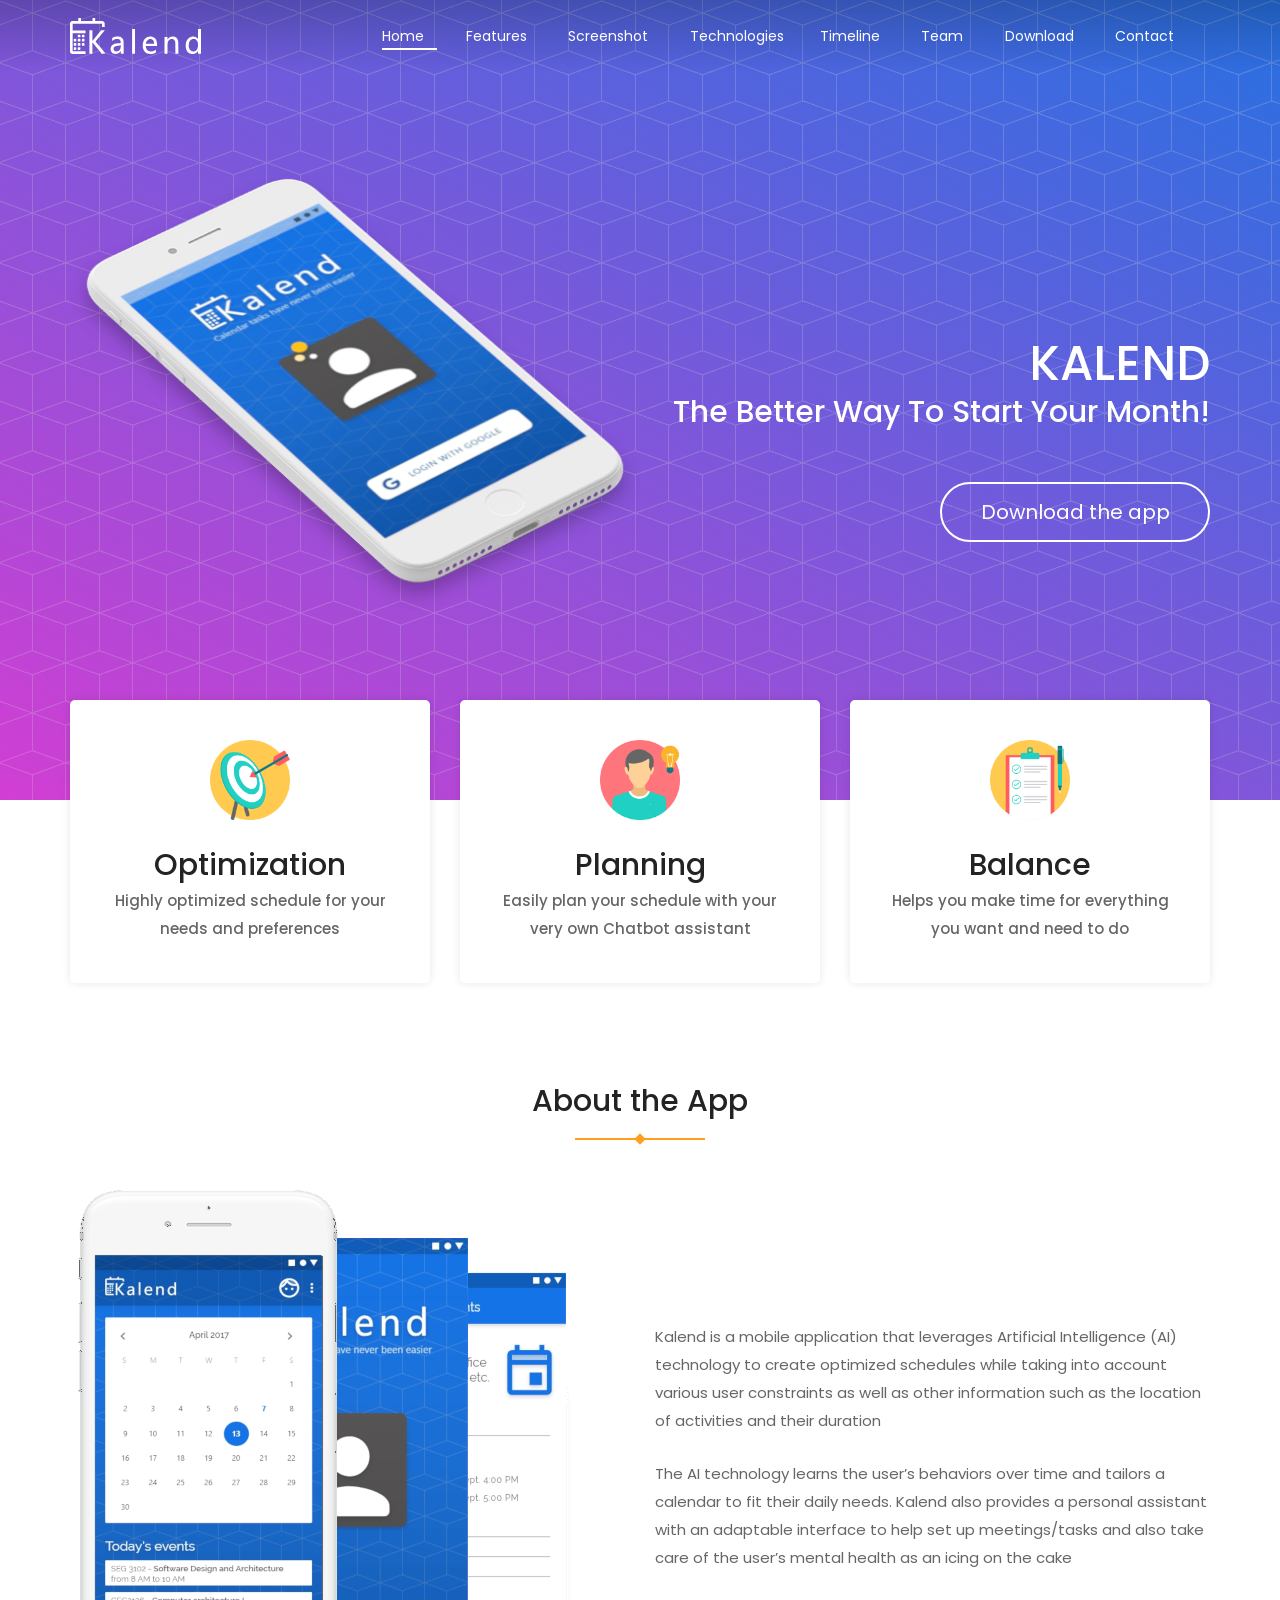
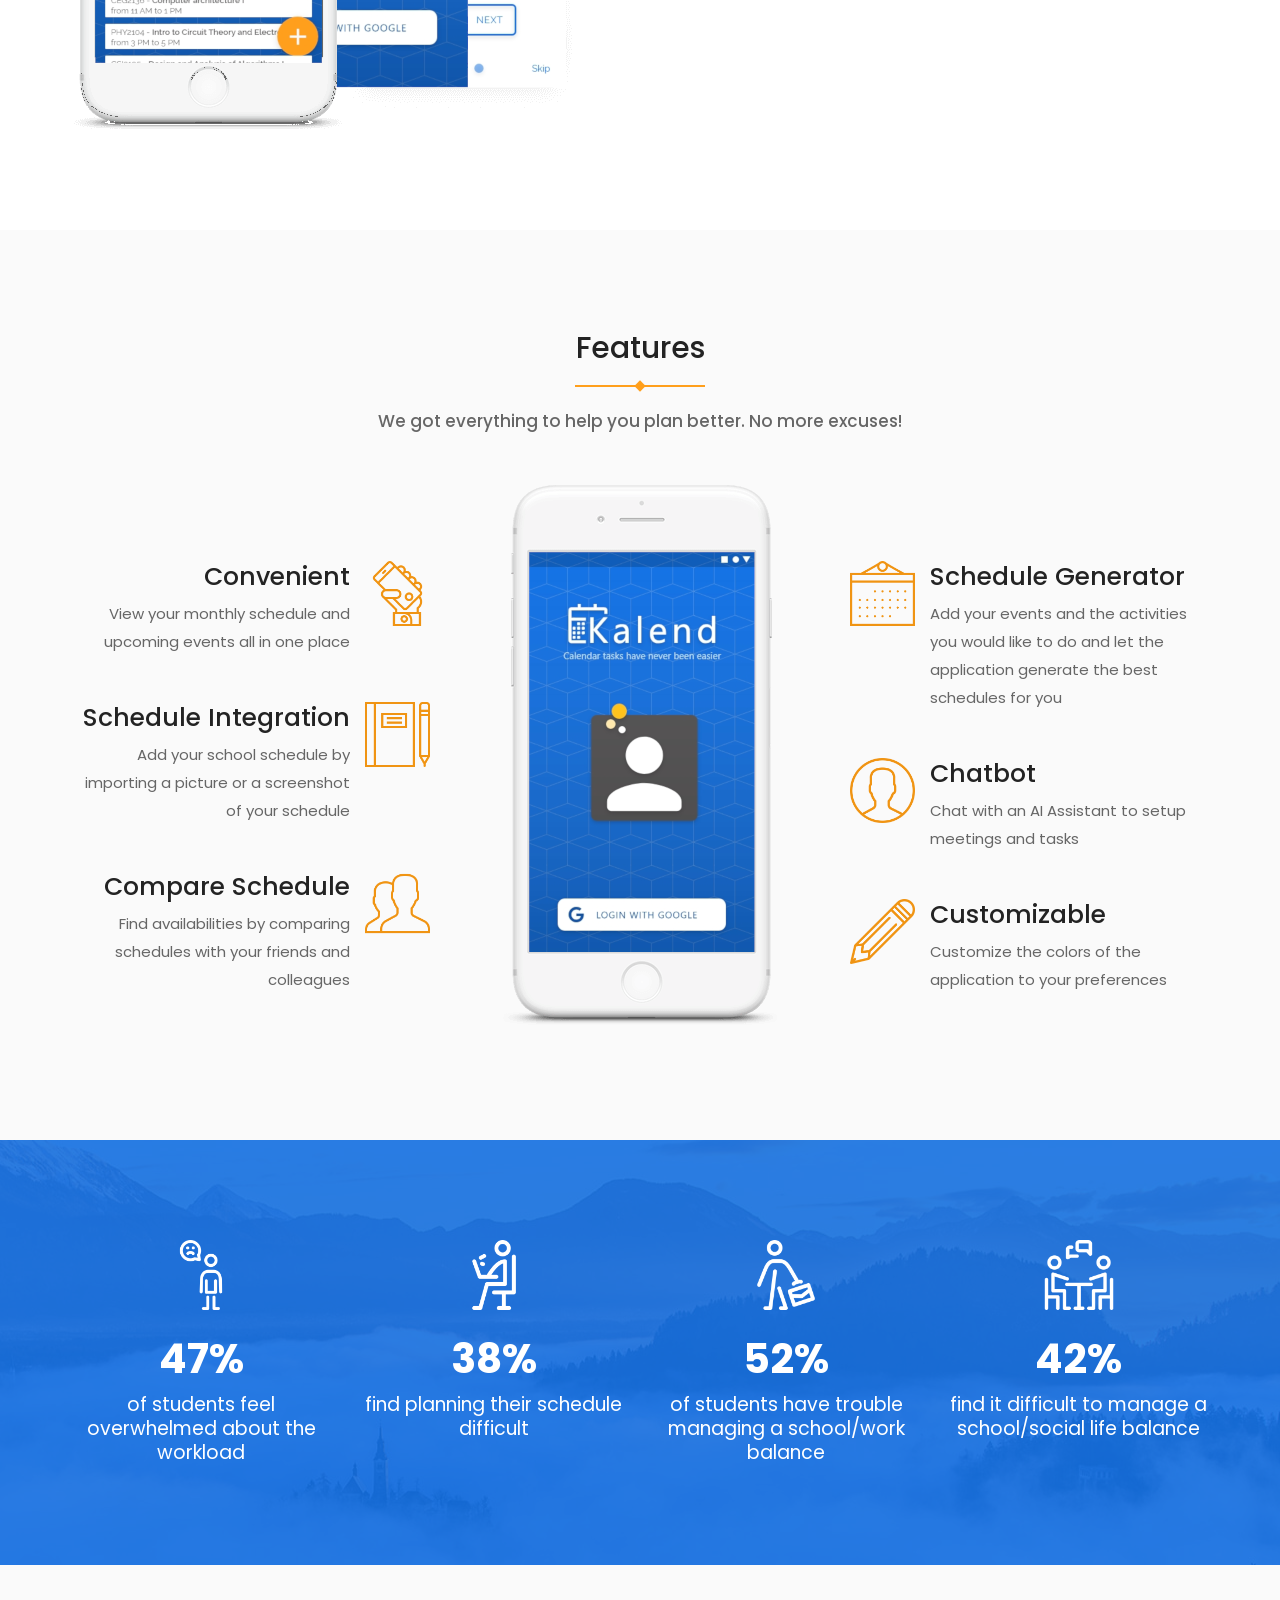
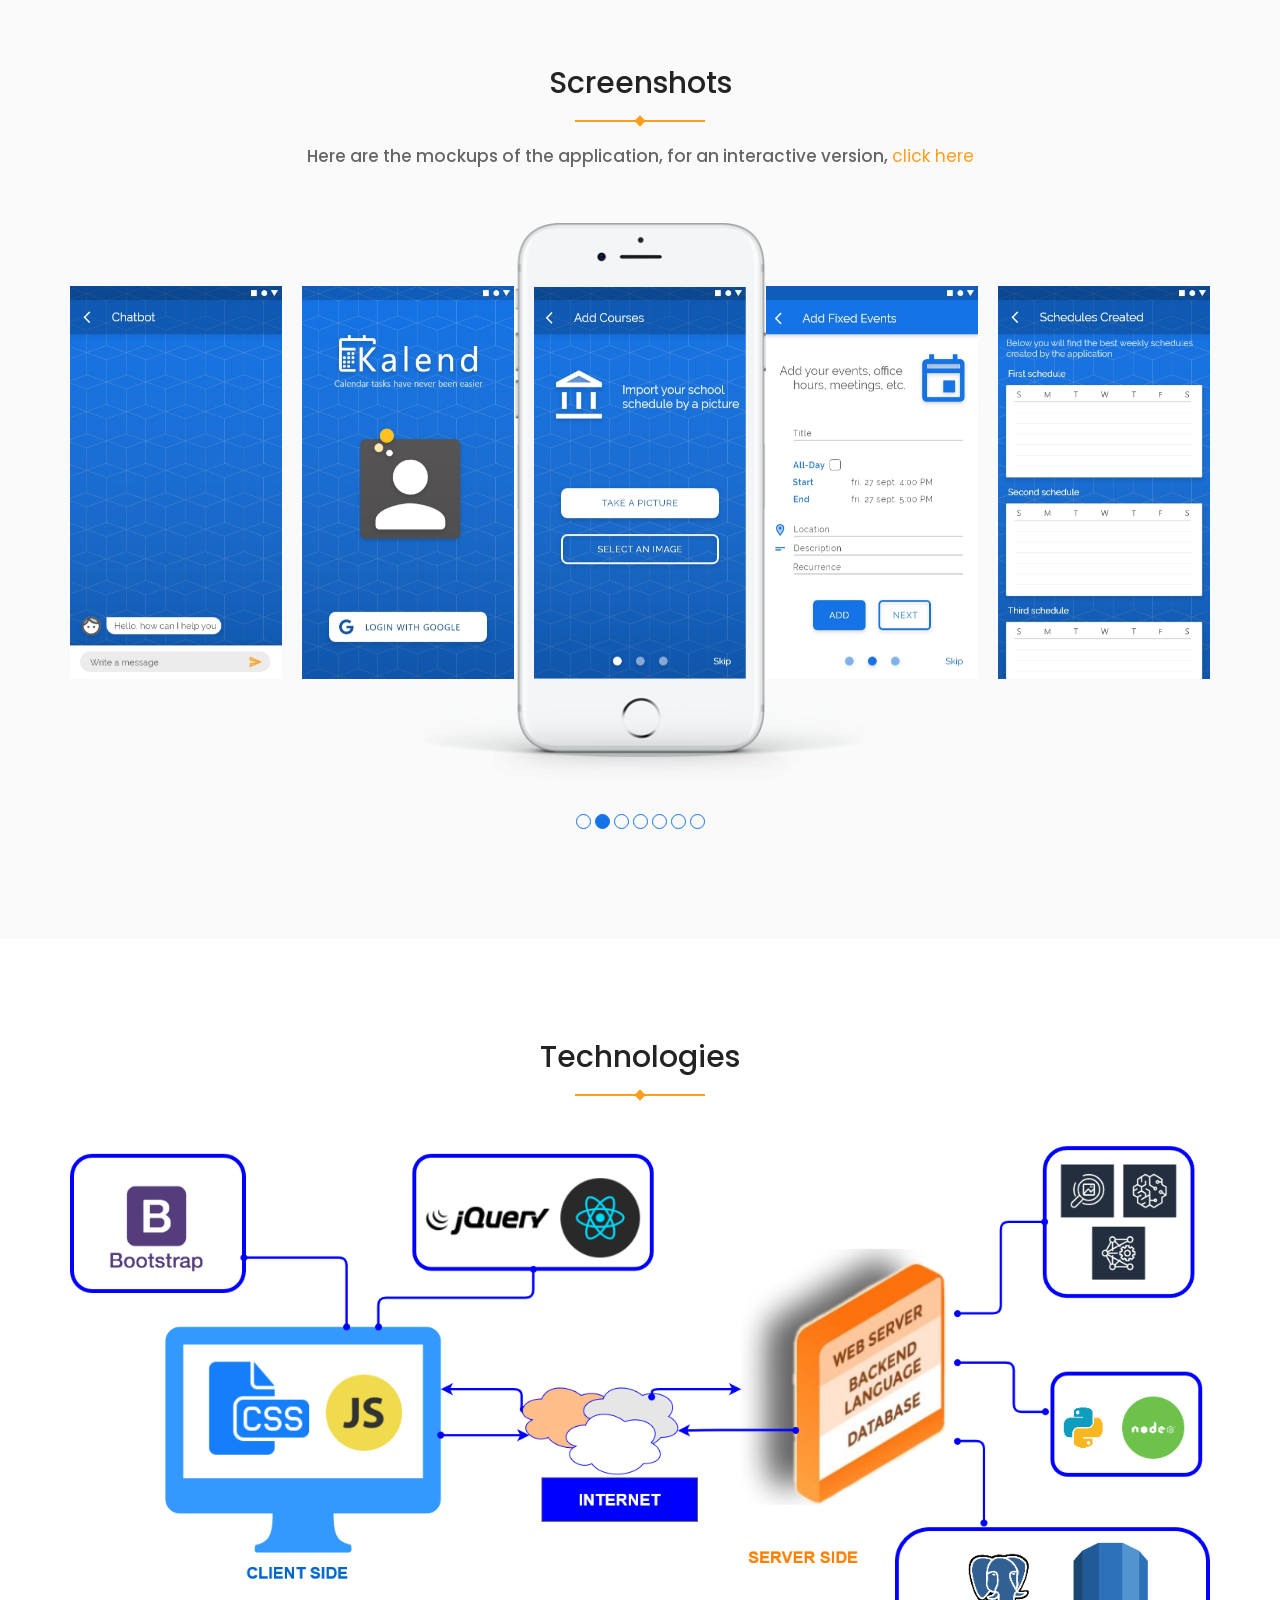
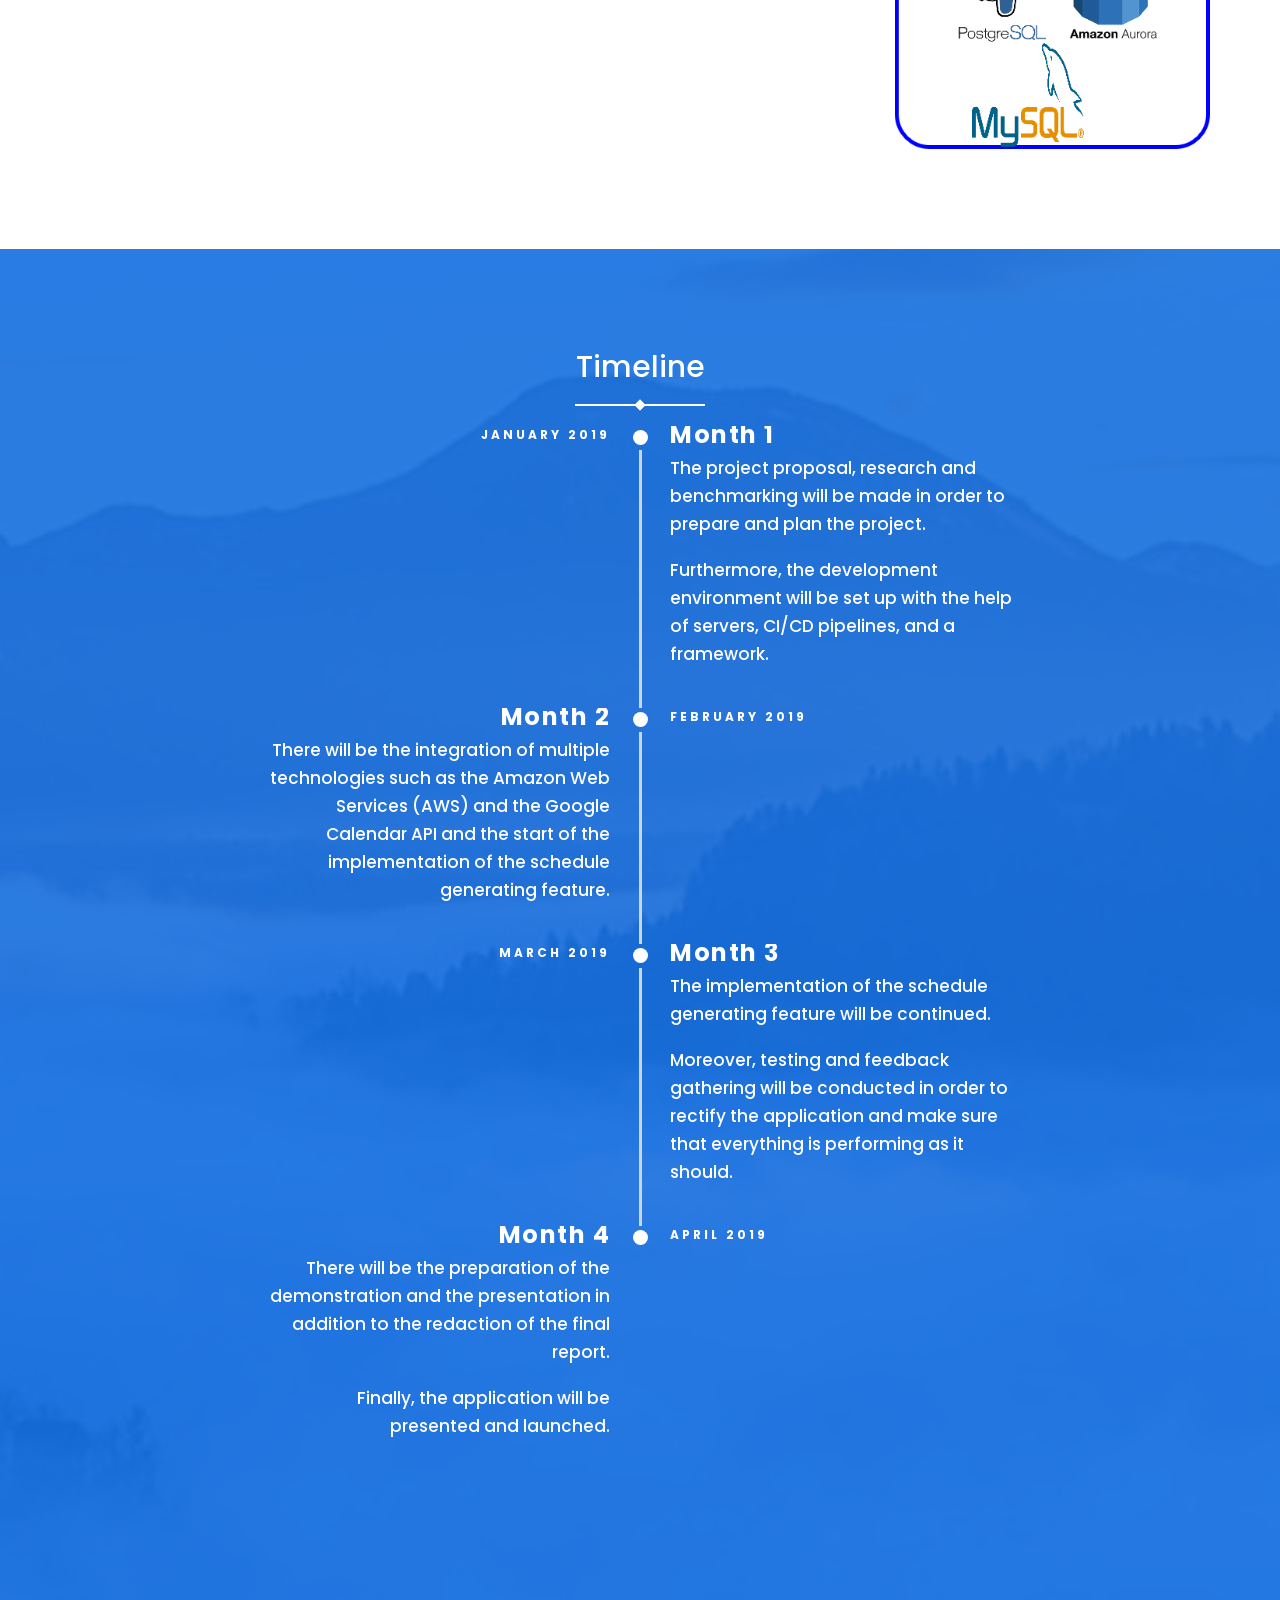
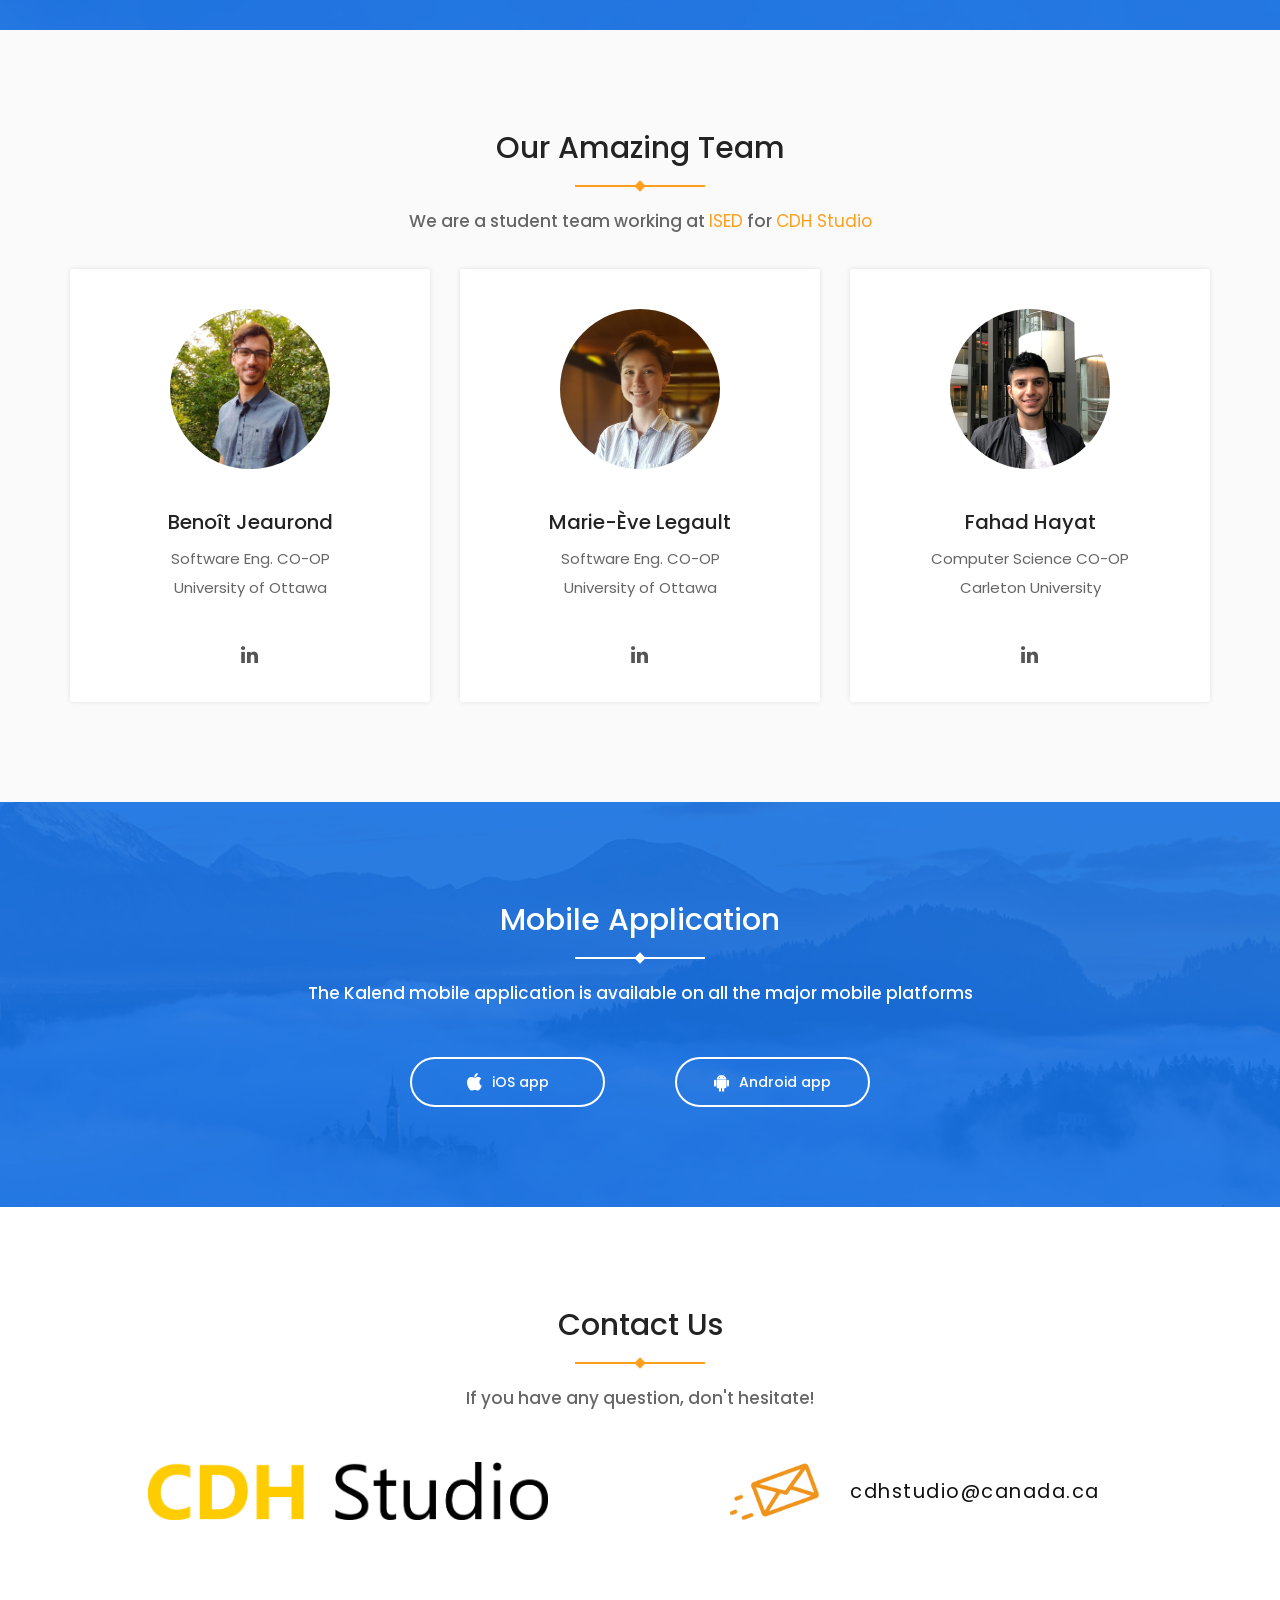
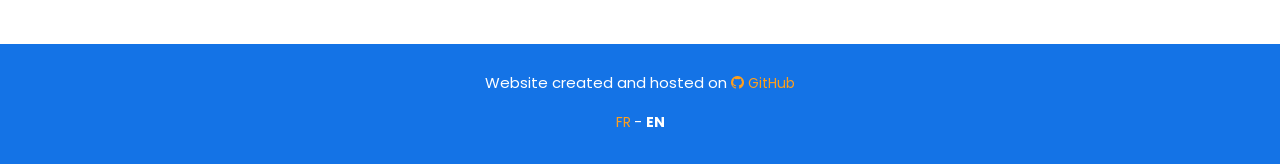
==== index.html @ e6aceea4 "Translated the website in french" ====
<!DOCTYPE html>
<html lang="en">

<head>
    <!--- Basic Page Needs  -->
    <meta charset="utf-8">
    <title>Kalend</title>
    <meta http-equiv="X-UA-Compatible" content="IE=edge">
    <!-- Mobile Specific Meta  -->
    <meta name="viewport" content="width=device-width, initial-scale=1, maximum-scale=1">
    <!-- CSS -->
    <link rel="stylesheet" href="assets/css/bootstrap.min.css">
    <link rel="stylesheet" href="assets/css/jquery-ui.css">
    <link rel="stylesheet" href="assets/css/font-awesome.min.css">
    <link rel="stylesheet" href="assets/css/owl.carousel.min.css">
    <link rel="stylesheet" href="assets/css/slicknav.min.css">
    <link rel="stylesheet" href="assets/css/magnificpopup.css">
    <link rel="stylesheet" href="assets/css/jquery.mb.YTPlayer.min.css">
    <link rel="stylesheet" href="assets/css/typography.css">
    <link rel="stylesheet" href="assets/css/style.css">
    <link rel="stylesheet" href="assets/css/responsive.css">
    <!--[if IE]>
    <style>
        .header-area {
             background-color: #1473e6f0 !important;
        }
    </style>
    <![endif]-->
    <!-- Favicon -->
    <link rel="shortcut icon" type="image/png" href="assets/img/icon/favicon.ico">
    <!-- HTML5 Shim and Respond.js IE8 support of HTML5 elements and media queries -->
    <!-- WARNING: Respond.js doesn't work if you view the page via file:// -->
    <!--[if lt IE 9]>
        <script src="https://oss.maxcdn.com/libs/html5shiv/3.7.0/html5shiv.js"></script>
        <script src="https://oss.maxcdn.com/libs/respond.js/1.4.2/respond.min.js"></script>
        <![endif]-->
</head>

<body>
    <!-- preloader area start -->
    <div id="preloader">
        <div class="spinner"></div>
    </div>
    <!-- preloader area end -->
    <!-- header area start -->
    <header id="header">
        <div class="header-area">
            <div class="container">
                <div class="row">
                    <div class="menu-area">
                        <div class="col-md-3 col-sm-12 col-xs-12">
                            <div class="logo">
                                <a href="index.html"><img src="assets/img/icon/logo.svg" alt="Kalend"></a>
                            </div>
                        </div>
                        <div class="col-md-9 hidden-xs hidden-sm">
                            <div class="main-menu">
                                <nav class="nav-menu">
                                    <ul>
                                        <li class="active"><a href="#home">
                                            <span class="en">Home</span>
                                            <span class="fr">Accueil</span>
                                        </a></li>
                                        <li><a href="#feature">
                                            <span class="en">Features</span>
                                            <span class="fr">Fonctionalités</span>
                                        </a></li>
                                        <li><a href="#screenshot">
                                            <span class="en">Screenshot</span>
                                            <span class="fr">Capture d'écran</span></a>
                                        </li>
                                        <li><a href="#tech">Technologies
                                        <li><a href="#timeline">
                                            <span class="en">Timeline</span>
                                            <span class="fr">Calendrier</span></a>
                                        </li>
                                        <li><a href="#team">
                                            <span class="en">Team</span>
                                            <span class="fr">Équipe</span></a>
                                        </li>
                                        <li><a href="#download">
                                            <span class="en">Download</span>
                                            <span class="fr">Télécharger</span></a>
                                        </li>
                                        <li><a href="#contact">
                                            <span class="en">Contact</span>
                                            <span class="fr">Rejoindre</span></a>
                                        </li>
                                    </ul>
                                </nav>
                            </div>
                        </div>
                        <div class="col-sm-12 col-xs-12 visible-sm visible-xs">
                            <div class="mobile_menu"></div>
                        </div>
                    </div>
                </div>
            </div>
        </div>
    </header>
    <!-- header area end -->
    <!-- slider area start -->
    <section class="slider-area" id="home">
        <div class="container">
            <div class="col-md-6 col-sm-6 hidden-xs">
                <div class="row">
                    <div class="slider-img">
                        <img src="assets/img/mobile/slider-left-img.png" alt="slider image">
                    </div>
                </div>
            </div>
            <div class="col-md-6 col-sm-6 col-xs-12">
                <div class="row">
                    <div class="slider-inner text-right">
                        <h2>KALEND</h2>
                        <h5>
                            <span class="en">The Better Way To Start Your Month!</span>
                            <span class="fr">La meilleure façon de commencer votre mois!</span>
                        </h5>
                        <a href="#download">
                            <span class="en">Download the app</span>
                            <span class="fr">Télécharger l'application</span>
                        </a>
                    </div>
                </div>
            </div>
        </div>
    </section>
    <!-- slider area end -->
    <!-- service area start -->
    <div class="service-area">
        <div class="container">
            <div class="row">
                <div class="col-md-4 col-sm-4 col-xs-12">
                    <div class="service-single">
                        <img src="assets/img/icon/target.png" alt="idea" width="80">
                        <h2>
                            <span class="en">Optimization</span>
                            <span class="fr">Optimisation</span>
                        </h2>
                        <p>
                            <span class="en">Highly optimized schedule for your needs and preferences</span>
                            <span class="fr">Agenda hautement optimisée pour vos besoins et préférences</span>
                        </p>
                    </div>
                </div>
                <div class="col-md-4 col-sm-4 col-xs-12 col-6">
                    <div class="service-single">
                        <img src="assets/img/icon/thinking.png" alt="chatbot" width="80">
                        <h2>
                            <span class="en">Planning</span>
                            <span class="fr">Planification</span>
                        </h2>
                        <p>
                            <span class="en">Easily plan your schedule with your very own Chatbot assistant</span>
                            <span class="fr">Planifiez facilement votre emploi du temps avec votre propre assistant Chatbot</span>
                        </p>
                    </div>
                </div>
                <div class="col-md-4 col-sm-4 col-xs-12 col-6">
                    <div class="service-single">
                        <img src="assets/img/icon/notepad.png" alt="bell" width="80">
                        <h2>Balance</h2>
                        <p>
                            <span class="en">Helps you make time for everything you want and need to do</span>
                            <span class="fr">Vous aide à prendre le temps de faire tout ce que vous voulez et devez faire</span>
                        </p>
                    </div>
                </div>
            </div>
        </div>
    </div>
    <!-- service area end -->
    <!-- about area start -->
    <div class="about-area ptb--100">
        <div class="container">
            <div class="section-title">
                <h2>
                    <span class="en">About the App</span>
                    <span class="fr">À propos</span>
                </h2>
            </div>
            <div class="row d-flex flex-center">
                <div class="col-md-6 col-sm-6 hidden-xs">
                    <div class="about-left-img">
                        <img src="assets/img/about/abt-left-img.png" alt="image">
                    </div>
                </div>

                <div class="col-md-6 col-sm-6 col-xs-12 d-flex flex-center">
                    <div class="about-content">
                        <p>
                            <span class="en">Kalend is a mobile application that leverages Artificial Intelligence (AI) technology to create optimized schedules while taking into account various user constraints as well as other information such as the location of activities and their duration</span>
                            <span class="fr">Kalend est une application mobile qui exploite la technologie de l'Intelligence Artificielle (IA) pour créer des plannings optimisés tout en tenant compte de diverses contraintes utilisateur ainsi que d'autres informations telles que la localisation des activités et leur durée</span>
                        </p>
                        <p>
                            <span class="en">The AI technology learns the user’s behaviors over time and tailors a calendar to fit their daily needs. Kalend also provides a personal assistant with an adaptable interface to help set up meetings/tasks and also take care of the user’s mental health as an icing on the cake</span>
                            <span class="fr">La technologie d’intelligence artificielle apprend les comportements de l’utilisateur au fil du temps et adapte un calendrier aux besoins quotidiens. Kalend fournit également un assistant personnel avec une interface adaptable pour vous aider à configurer des réunions/tâches et également prendre soin de la santé mentale de l'utilisateur comme une cerise sur le gâteau.</span>
                        </p>
                    </div>
                </div>
            </div>
        </div>
    </div>
    <!-- about area end -->
    <!-- feature area start -->
    <section class="feature-area bg-gray ptb--100" id="feature">
        <div class="container">
            <div class="section-title">
                <h2>
                    <span class="en">Features</span>
                    <span class="fr">Fonctionalités</span>
                </h2>
                <p>
                    <span class="en">We got everything to help you plan better. No more excuses!</span>
                    <span class="fr">Nous avons tout pour vous aider à mieux planifier. Plus d'excuses!</span>
                </p>
            </div>
            <div class="row">
                <div class="col-md-4 col-sm-6 col-xs-12">
                    <div class="ft-content rtl">
                        <div class="ft-single">
                            <img src="assets/img/icon/feature/smartphone.png" alt="icon" width="65" height="65">
                            <div class="meta-content">
                                <h2>
                                    <span class="en">Convenient</span>
                                    <span class="fr">Convenable</span>
                                </h2>
                                <p>
                                    <span class="en">View your monthly schedule and upcoming events all in one place</span>
                                    <span class="fr">Visualisez votre emploi du temps mensuel et les événements à venir en un seul endroit</span>
                                </p>
                            </div>
                        </div>
                        <div class="ft-single">
                            <img src="assets/img/icon/feature/notebook.png" alt="icon" width="65" height="65">
                            <div class="meta-content">
                                <h2>
                                    <span class="en">Schedule Integration</span>
                                    <span class="fr">Intégration d'horaire</span>
                                </h2>
                                <p>
                                    <span class="en">Add your school schedule by importing a picture or a screenshot of your schedule</span>
                                    <span class="fr">Ajoutez votre horaire scolaire en important une photo ou une capture d'écran de votre emploi du temps</span>
                                </p>
                            </div>
                        </div>
                        <div class="ft-single">
                            <img src="assets/img/icon/feature/users.png" alt="icon" width="65" height="65">
                            <div class="meta-content">
                                <h2>
                                    <span class="en">Compare Schedule</span>
                                    <span class="fr">Comparaison horaire</span>
                                </h2>
                                <p>
                                    <span class="en">Find availabilities by comparing schedules with your friends and colleagues</span>
                                    <span class="fr">Trouvez les disponibilités en comparant les horaires avec vos amis et collègues</span>
                                </p>
                            </div>
                        </div>
                    </div>
                </div>
                <div class="col-md-4 hidden-sm col-xs-12">
                    <div class="ft-screen-img">
                        <img src="assets/img/mobile/ft-screen-img.png" alt="image">
                    </div>
                </div>
                <div class="col-md-4 col-sm-6 col-xs-12">
                    <div class="ft-content">
                        <div class="ft-single">
                            <img src="assets/img/icon/feature/calendar.png" alt="icon" width="65" height="65">
                            <div class="meta-content">
                                <h2>
                                    <span class="en">Schedule Generator</span>
                                    <span class="fr">Générateur d'horaire</span>
                                </h2>
                                <p>
                                    <span class="en">Add your events and the activities you would like to do and let the application generate the best schedules for you</span>
                                    <span class="fr">Ajoutez vos événements et les activités que vous souhaitez faire et laissez l'application générer les meilleurs programmes pour vous.</span>
                                </p>
                            </div>
                        </div>
                        <div class="ft-single">
                            <img src="assets/img/icon/feature/user.png" alt="icon" width="65" height="65">
                            <div class="meta-content">
                                <h2>Chatbot</h2>
                                <p>
                                    <span class="en">Chat with an AI Assistant to setup meetings and tasks</span>
                                    <span class="fr">Discutez avec un assistant d'intelligence artificielle pour configurer des réunions et des tâches</span>
                                </p>
                            </div>
                        </div>
                        <div class="ft-single">
                            <img src="assets/img/icon/feature/edit.png" alt="icon" width="65" height="65">
                            <div class="meta-content">
                                <h2>
                                    <span class="en">Customizable</span>
                                    <span class="fr">Personnalisable</span>
                                </h2>
                                <p>
                                    <span class="en">Customize the colors of the application to your preferences</span>
                                    <span class="fr">Personnalisez les couleurs de l'application selon vos préférences</span>
                                </p>
                            </div>
                        </div>
                    </div>
                </div>
            </div>
        </div>
    </section>
    <!-- feature area end -->
    <!-- achivement area start -->
    <div class="achivement-area ptb--100">
        <div class="container">
            <div class="row">
                <div class="col-md-3 col-sm-3 col-xs-12">
                    <div class="ach-single">
                        <div class="icon"><img src="assets/img/icon/sad-emotion.png" alt="icon" width="70" height="70"></div>
                        <p><span class="counter">80</span>%</p>
                        <h5>
                            <span class="en">of students feel overwhelmed about the workload</span>
                            <span class="fr">des étudiants se sentent dépassés par la charge de travail</span>
                        </h5>
                    </div>
                </div>
                <div class="col-md-3 col-sm-3 col-xs-12">
                    <div class="ach-single">
                        <div class="icon"><img src="assets/img/icon/working-on-laptop.png" alt="icon" width="70" height="70"></div>
                        <p><span class="counter">65</span>%</p>
                        <h5>
                            <span class="en">find planning their schedule difficult</span>
                            <span class="fr">trouve difficile de planifier leur emploi du temps</span>
                        </h5>
                    </div>
                </div>
                <div class="col-md-3 col-sm-3 col-xs-12">
                    <div class="ach-single">
                        <div class="icon"><img src="assets/img/icon/going-to-work.png" alt="icon" width="70" height="70"></div>
                        <p><span class="counter">88</span>%</p>
                        <h5>
                            <span class="en">of students have trouble managing a school/work balance</span>
                            <span class="fr">des étudiants ont du mal à gérer un équilibre école/travail</span>
                        </h5>
                    </div>
                </div>
                <div class="col-md-3 col-sm-3 col-xs-12">
                    <div class="ach-single">
                        <div class="icon"><img src="assets/img/icon/meeting-with-a-friend.png" alt="icon" width="70" height="70"></div>
                        <p><span class="counter">72</span>%</p>
                        <h5>
                            <span class="en">find it difficult to manage a school/social life balance</span>
                            <span class="fr">trouve difficile de concilier la vie scolaire et sociale</span>
                        </h5>
                    </div>
                </div>
            </div>
        </div>
    </div>
    <!-- achivement area end -->
    <!-- screen slider area start -->
    <section class="screen-area bg-gray ptb--100" id="screenshot">
        <div class="container">
            <div class="section-title">
                <h2>
                    <span class="en">Screenshots</span>
                    <span class="fr">Capture d'écrans</span>
                </h2>
                <p>
                    <span class="en">Here are the mockups of the application, for an interactive version,</span>
                    <span class="fr">Voici les maquettes de l'application. Pour une version interactive, </span> 
                    <a style="font-size: 17px;font-family: 'Poppins', sans-serif;   
                    color: #ff9f1c;" target="_blank" href="https://xd.adobe.com/view/be58e6ad-f437-4fe1-7b0b-03dc4ed063d1-c869/">
                        <span class="en">click here</span>
                        <span class="fr">cliquer ici</span>
                    </a>
                </p>
            </div>
            <img class="screen-img" src="assets/img/mobile/screen-slider.png" alt="mobile screen">
            <div class="screen-slider owl-carousel">
                <div class="single-screen">
                    <img src="assets/img/mobile/screen-slider/screen1.jpg" alt="mobile screen">
                </div>
                <div class="single-screen">
                    <img src="assets/img/mobile/screen-slider/screen2.jpg" alt="mobile screen">
                </div>
                <div class="single-screen">
                    <img src="assets/img/mobile/screen-slider/screen3.jpg" alt="mobile screen">
                </div>
                <div class="single-screen">
                    <img src="assets/img/mobile/screen-slider/screen4.jpg" alt="mobile screen">
                </div>
                <div class="single-screen">
                    <img src="assets/img/mobile/screen-slider/screen5.jpg" alt="mobile screen">
                </div>
                <div class="single-screen">
                    <img src="assets/img/mobile/screen-slider/screen6.jpg" alt="mobile screen">
                </div>
                <div class="single-screen">
                    <img src="assets/img/mobile/screen-slider/screen7.jpg" alt="mobile screen">
                </div>
            </div>
        </div>
    </section>
    <!-- screen slider area end -->
    <!-- Technologies -->
     <section class="team-area ptb--100" id="tech">
        <div class="container">
            <div class="section-title">
                <h2>Technologies</h2>
            </div>
            
            <img src="assets/img/technologies/teck-stack.png" alt="service image">
        </div>
    </section>

    <!-- timeline area start -->
     <section class="call-to-action ptb--100" id="timeline">
        <div class="container">
            <div class="section-title">
                <h2>
                    <span class="en">Timeline</span>
                    <span class="fr">Calendrier</span>
                </h2>
                <div class="row example-centered">
                    <div class="col-xs-10 col-xs-offset-1 col-sm-8 col-sm-offset-2">
                        <ul class="timeline timeline-centered">
                            <li class="timeline-item">
                                <div class="timeline-info">
                                    <span>
                                        <span class="en">January 2019</span>
                                        <span class="fr">Janvier 2019</span>
                                    </span>
                                </div>
                                <div class="timeline-marker"></div>
                                <div class="timeline-content">
                                    <h3 class="timeline-title">
                                        <span class="en">Month 1</span>
                                        <span class="fr">1er mois</span>
                                    </h3>
                                    <p>
                                        <span class="en">The project proposal, research and benchmarking will be made in order to prepare and plan the project.</span>
                                        <span class="fr">La proposition de projet, la recherche et l'analyse comparative seront effectuées afin de préparer et de planifier le projet.</span>
                                    </p>
                                    <br>
                                    <p>
                                        <span class="en">Furthermore, the development environment will be set up with the help of servers, CI/CD pipelines, and a framework.</span>
                                        <span class="fr">En outre, l'environnement de développement sera mis en place à l’aide de serveurs, de pipelines CI / CD et d’un framework.</span>
                                    </p>
                                </div>
                            </li>
                            <li class="timeline-item">
                                <div class="timeline-info">
                                    <span>
                                        <span class="en">February 2019</span>
                                        <span class="fr">Février 2019</span>
                                    </span>
                                </div>
                                <div class="timeline-marker"></div>
                                <div class="timeline-content">
                                    <h3 class="timeline-title">
                                        <span class="en">Month 2</span>
                                        <span class="fr">2e mois</span>
                                    </h3>
                                    <p>
                                        <span class="en">There  will  be  the  integration  of  multiple  technologies such  as  the Amazon Web Services (AWS) and the Google Calendar API and the start of the implementation of the schedule generating feature.</span>
                                        <span class="fr">Il y aura l'intégration de plusieurs technologies telles que Amazon Web Services (AWS) et l'API Google Calendar, ainsi que le début de la mise en œuvre de la fonctionnalité de génération de planification.</span>
                                    </p>
                                </div>
                            </li>
                            <li class="timeline-item">
                                <div class="timeline-info">
                                    <span>
                                        <span class="en">March 2019</span>
                                        <span class="fr">Mars 2019</span>
                                    </span>
                                </div>
                                <div class="timeline-marker"></div>
                                <div class="timeline-content">
                                    <h3 class="timeline-title">
                                        <span class="en">Month 3</span>
                                        <span class="fr">3e mois</span>
                                    </h3>
                                    <p>
                                        <span class="en">The implementation of the schedule generating feature will be continued.</span>
                                        <span class="fr">L'implémentation de la fonctionnalité de génération d'horaire sera poursuivie.</span>
                                    </p>
                                    <br>
                                    <p>
                                        <span class="en">Moreover, testing and feedback gathering will be conducted in order to rectify the application and make sure that everything is performing as it should.</span>
                                        <span class="fr">De plus, des tests et une collecte de commentaires seront effectués afin de rectifier la demande et de s'assurer que tout fonctionne comme prévu.</span>
                                    </p>
                                </div>
                            </li>
                            <li class="timeline-item">
                                <div class="timeline-info">
                                    <span>
                                        <span class="en">April 2019</span>
                                        <span class="fr">Avril 2019</span>
                                    </span>
                                </div>
                                <div class="timeline-marker"></div>
                                <div class="timeline-content">
                                    <h3 class="timeline-title">
                                        <span class="en">Month 4</span>
                                        <span class="fr">4e mois</span>
                                    </h3>
                                    <p>
                                        <span class="en">There will be the preparation of the demonstration and the presentation in addition to the redaction of the final report.</span>
                                        <span class="fr">Il y aura la préparation de la démonstration et la présentation en plus de la rédaction du rapport final.</span>
                                    </p>
                                    <br>
                                    <p>
                                        <span class="en">Finally, the application will be presented and launched.</span>
                                        <span class="fr">Enfin, l'application sera présentée et lancée.</span>
                                    </p>
                                </div>
                            </li>
                        </ul>
                    </div>
                </div>
            </div>
        </div>
    </section>
    <!-- timeline area end -->
    
    <!-- team area start -->
    <section class="team-area bg-gray ptb--100" id="team">
        <div class="container">
            <div class="section-title">
                <h2>
                    <span class="en">Our Amazing Team</span>
                    <span class="fr">Notre équipe incroyable</span>
                </h2>
                <p style="padding-bottom: 2em">
                    <span class="en">We are a student team working at </span>
                    <span class="fr">Nous somme une équipe d'étudiants travaillant à </span>
                    <a href="https://www.ic.gc.ca/eic/site/icgc.nsf/eng/home">ISED</a>
                    <span class="en">for</span>
                    <span class="fr">pour</span>
                    <a href="https://cdhstudio.ca/">CDH Studio</a>
                </p>
            </div>
            <div class="row">
                <div class="col-md-4 col-sm-6 col-xs-12 col-6">
                    <div class="single-team">
                        <div class="team-thumb">
                            <img src="assets/img/team/Ben.jpg" alt="image">
                        </div>
                        <h4>Benoît Jeaurond</h4>
                        <span>
                            <span class="en">Software Eng. CO-OP</span>
                            <span class="fr">Génie logiciels co-op</span>
                        </span>
                        <p>
                            <span class="en">University of Ottawa</span>
                            <span class="fr">Université d'Ottawa</span>
                        </p>
                        <ul class="tst-social">
                            <li><a href="https://www.linkedin.com/in/benoit-jeaurond/"><i class="fa fa-linkedin"></i></a></li>              
                        </ul>
                    </div>
                </div>
                <div class="col-md-4 col-sm-6 col-xs-12 col-6">
                    <div class="single-team">
                        <div class="team-thumb">
                            <img src="assets/img/team/Marie.jpg" alt="image">
                        </div>
                        <h4>Marie-Ève Legault</h4>
                        <span>
                            <span class="en">Software Eng. CO-OP</span>
                            <span class="fr">Génie logiciels co-op</span>
                        </span>
                        <p>
                            <span class="en">University of Ottawa</span>
                            <span class="fr">Université d'Ottawa</span>
                        </p>
                        <ul class="tst-social">
                            <li><a href="https://www.linkedin.com/in/marie-%C3%A8ve-legault-085b95149/"><i class="fa fa-linkedin"></i></a></li>     
                        </ul>
                    </div>
                </div>
                <div class="col-md-4 col-sm-6 col-xs-12 col-6">
                    <div class="single-team">
                        <div class="team-thumb">
                            <img src="assets/img/team/Fahad.jpg" alt="image">
                        </div>
                        <h4>Fahad Hayat</h4>
                        <span>
                            <span class="en">Computer Science CO-OP</span>
                            <span class="fr">Informatique co-op</span>
                        </span>
                        <p>
                            <span class="en">Carleton University</span>
                            <span class="fr">Université de Carleton</span>
                        </p>
                        <ul class="tst-social">
                            <li><a href="https://www.linkedin.com/in/fahdhayat/"><i class="fa fa-linkedin"></i></a></li> 
                        </ul>
                    </div>
                </div>
            </div>
        </div>
    </section>
    <!-- team area end -->

    <!-- download area start -->
    <section class="call-to-action ptb--100" id="download">
        <div class="container">
            <div class="section-title text-white">
                <h2>
                    <span class="en">Mobile Application</span>
                    <span class="fr">Application mobile</span>
                </h2>
                <p>
                    <span class="en">The Kalend mobile application is available on all the major mobile platforms</span>
                    <span class="fr">L'application mobile Kalend est disponible sur plates-formes mobiles importantes</span>
                </p>
            </div>
            <div class="download-btns btn-area text-center">
                <a href="#"><i class="fa fa-apple"></i>
                    <span class="en">iOS app</span>
                    <span class="fr">application iOS</span>
                </a>
                <a href="#"><i class="fa fa-android"></i>
                    <span class="en">Android app</span>
                    <span class="fr">application Android</span></a>
            </div>
        </div>
    </section>
    <!-- download area end -->

    <!-- contact area start -->
    <section class="contact-area ptb--100" id="contact">
        <div class="container">
            <div class="section-title">
                <h2>
                    <span class="en">Contact Us</span>
                    <span class="fr">Nous rejoindre</span>
                </h2>
                <p>
                    <span class="en">If you have any question, don't hesitate!</span>
                    <span class="fr">Si vous avez des questions, n'hésiter pas de nous contacter!</span>
                </p>
            </div>
            <div class="row">
                <div class="col-md-6 col-sm-12 col-xs-12 col-12">
                    <a href="https://cdhstudio.ca/"><img class="center-logo" src="assets/img/cdhlogo.png" alt="cdhstudio" width="400"></a>
                </div>
                <div class="col-md-2 col-sm-4 col-xs-4 col 4">
                    <img src="assets/img/icon/message.png" alt="email" width="90" class="email-icon">
                </div>
                <div class="col-md-4 col-sm-8 col-xs-8 col 8">
                    <span class="email-span-height"><a href="mailto:cdhstudio@canada.ca" class="email-span-font">cdhstudio@canada.ca</a></span>
                </div>
                
            </div>
        </div>
    </section>
    <!-- contact area end -->

    <!-- footer area start -->
    <footer>
        <div class="footer-area">
            <div class="container">
                <p>
                    <span class="en">Website created and hosted on</span>
                    <span class="fr">Site créé et hébergé sur</span> <span style="color: #ff9f1c;">
                    <i class="fa fa-github"></i>
                  </span> <a href="https://github.com/BenJeau/benjeau.github.io">GitHub</a></p>
                  <p style="color=#ffffff !important">
                  <a class="nav-link" id="frTrig">FR</a>-<a class="nav-link" id="enTrig">EN</a>
                </p>
                </p>
            </div>
        </div>
    </footer>
    <!-- footer area end -->

    <!-- Scripts -->
    <script src="assets/js/jquery-3.2.0.min.js"></script>
    <script src="assets/js/jquery-ui.js"></script>
    <script src="assets/js/bootstrap.min.js"></script>
    <script src="assets/js/jquery.slicknav.min.js"></script>
    <script src="assets/js/owl.carousel.min.js"></script>
    <script src="assets/js/magnific-popup.min.js"></script>
    <script src="assets/js/counterup.js"></script>
    <script src="assets/js/jquery.waypoints.min.js"></script>
    <script src="assets/js/jquery.mb.YTPlayer.min.js"></script>
    <script src="assets/js/theme.js"></script>
    <script src="assets/js/index.js"></script>
</body>

</html>
---- assets/css/magnificpopup.css ----
/* Magnific Popup CSS */
.mfp-bg {
  top: 0;
  left: 0;
  width: 100%;
  height: 100%;
  z-index: 1042;
  overflow: hidden;
  position: fixed;
  background: #0b0b0b;
  opacity: 0.8;
  filter: alpha(opacity=80); }

.mfp-wrap {
  top: 0;
  left: 0;
  width: 100%;
  height: 100%;
  z-index: 1043;
  position: fixed;
  outline: none !important;
  -webkit-backface-visibility: hidden; }

.mfp-container {
  text-align: center;
  position: absolute;
  width: 100%;
  height: 100%;
  left: 0;
  top: 0;
  padding: 0 8px;
  -webkit-box-sizing: border-box;
  -moz-box-sizing: border-box;
  box-sizing: border-box; }

.mfp-container:before {
  content: '';
  display: inline-block;
  height: 100%;
  vertical-align: middle; }

.mfp-align-top .mfp-container:before {
  display: none; }

.mfp-content {
  position: relative;
  display: inline-block;
  vertical-align: middle;
  margin: 0 auto;
  text-align: left;
  z-index: 1045; }

.mfp-inline-holder .mfp-content, .mfp-ajax-holder .mfp-content {
  width: 100%;
  cursor: auto; }

.mfp-ajax-cur {
  cursor: progress; }

.mfp-zoom-out-cur, .mfp-zoom-out-cur .mfp-image-holder .mfp-close {
  cursor: -moz-zoom-out;
  cursor: -webkit-zoom-out;
  cursor: zoom-out; }

.mfp-zoom {
  cursor: pointer;
  cursor: -webkit-zoom-in;
  cursor: -moz-zoom-in;
  cursor: zoom-in; }

.mfp-auto-cursor .mfp-content {
  cursor: auto; }

.mfp-close, .mfp-arrow, .mfp-preloader, .mfp-counter {
  -webkit-user-select: none;
  -moz-user-select: none;
  user-select: none; }

.mfp-loading.mfp-figure {
  display: none; }

.mfp-hide {
  display: none !important; }

.mfp-preloader {
  color: #CCC;
  position: absolute;
  top: 50%;
  width: auto;
  text-align: center;
  margin-top: -0.8em;
  left: 8px;
  right: 8px;
  z-index: 1044; }
  .mfp-preloader a {
    color: #CCC; }
    .mfp-preloader a:hover {
      color: #FFF; }

.mfp-s-ready .mfp-preloader {
  display: none; }

.mfp-s-error .mfp-content {
  display: none; }

button.mfp-close, button.mfp-arrow {
  overflow: visible;
  cursor: pointer;
  background: transparent;
  border: 0;
  -webkit-appearance: none;
  display: block;
  outline: none;
  padding: 0;
  z-index: 1046;
  -webkit-box-shadow: none;
  box-shadow: none; }
button::-moz-focus-inner {
  padding: 0;
  border: 0; }

.mfp-close {
  width: 44px;
  height: 44px;
  line-height: 44px;
  position: absolute;
  right: 0;
  top: 0;
  text-decoration: none;
  text-align: center;
  opacity: 0.65;
  filter: alpha(opacity=65);
  padding: 0 0 18px 10px;
  color: #FFF;
  font-style: normal;
  font-size: 28px;
  font-family: Arial, Baskerville, monospace; }
  .mfp-close:hover, .mfp-close:focus {
    opacity: 1;
    filter: alpha(opacity=100); }
  .mfp-close:active {
    top: 1px; }

.mfp-close-btn-in .mfp-close {
  color: #333; }

.mfp-image-holder .mfp-close, .mfp-iframe-holder .mfp-close {
  color: #FFF;
  right: -6px;
  text-align: right;
  padding-right: 6px;
  width: 100%; }

.mfp-counter {
  position: absolute;
  top: 0;
  right: 0;
  color: #CCC;
  font-size: 12px;
  line-height: 18px;
  white-space: nowrap; }

.mfp-arrow {
  position: absolute;
  opacity: 0.65;
  filter: alpha(opacity=65);
  margin: 0;
  top: 50%;
  margin-top: -55px;
  padding: 0;
  width: 90px;
  height: 110px;
  -webkit-tap-highlight-color: rgba(0, 0, 0, 0); }
  .mfp-arrow:active {
    margin-top: -54px; }
  .mfp-arrow:hover, .mfp-arrow:focus {
    opacity: 1;
    filter: alpha(opacity=100); }
  .mfp-arrow:before, .mfp-arrow:after, .mfp-arrow .mfp-b, .mfp-arrow .mfp-a {
    content: '';
    display: block;
    width: 0;
    height: 0;
    position: absolute;
    left: 0;
    top: 0;
    margin-top: 35px;
    margin-left: 35px;
    border: medium inset transparent; }
  .mfp-arrow:after, .mfp-arrow .mfp-a {
    border-top-width: 13px;
    border-bottom-width: 13px;
    top: 8px; }
  .mfp-arrow:before, .mfp-arrow .mfp-b {
    border-top-width: 21px;
    border-bottom-width: 21px;
    opacity: 0.7; }

.mfp-arrow-left {
  left: 0; }
  .mfp-arrow-left:after, .mfp-arrow-left .mfp-a {
    border-right: 17px solid #FFF;
    margin-left: 31px; }
  .mfp-arrow-left:before, .mfp-arrow-left .mfp-b {
    margin-left: 25px;
    border-right: 27px solid #3F3F3F; }

.mfp-arrow-right {
  right: 0; }
  .mfp-arrow-right:after, .mfp-arrow-right .mfp-a {
    border-left: 17px solid #FFF;
    margin-left: 39px; }
  .mfp-arrow-right:before, .mfp-arrow-right .mfp-b {
    border-left: 27px solid #3F3F3F; }

.mfp-iframe-holder {
  padding-top: 40px;
  padding-bottom: 40px; }
  .mfp-iframe-holder .mfp-content {
    line-height: 0;
    width: 100%;
    max-width: 900px; }
  .mfp-iframe-holder .mfp-close {
    top: -40px; }

.mfp-iframe-scaler {
  width: 100%;
  height: 0;
  overflow: hidden;
  padding-top: 56.25%; }
  .mfp-iframe-scaler iframe {
    position: absolute;
    display: block;
    top: 0;
    left: 0;
    width: 100%;
    height: 100%;
    box-shadow: 0 0 8px rgba(0, 0, 0, 0.6);
    background: #000; }

/* Main image in popup */
img.mfp-img {
  width: auto;
  max-width: 100%;
  height: auto;
  display: block;
  line-height: 0;
  -webkit-box-sizing: border-box;
  -moz-box-sizing: border-box;
  box-sizing: border-box;
  padding: 40px 0 40px;
  margin: 0 auto; }

/* The shadow behind the image */
.mfp-figure {
  line-height: 0; }
  .mfp-figure:after {
    content: '';
    position: absolute;
    left: 0;
    top: 40px;
    bottom: 40px;
    display: block;
    right: 0;
    width: auto;
    height: auto;
    z-index: -1;
    box-shadow: 0 0 8px rgba(0, 0, 0, 0.6);
    background: #444; }
  .mfp-figure small {
    color: #BDBDBD;
    display: block;
    font-size: 12px;
    line-height: 14px; }
  .mfp-figure figure {
    margin: 0; }

.mfp-bottom-bar {
  margin-top: -36px;
  position: absolute;
  top: 100%;
  left: 0;
  width: 100%;
  cursor: auto; }

.mfp-title {
  text-align: left;
  line-height: 18px;
  color: #F3F3F3;
  word-wrap: break-word;
  padding-right: 36px; }

.mfp-image-holder .mfp-content {
  max-width: 100%; }

.mfp-gallery .mfp-image-holder .mfp-figure {
  cursor: pointer; }

@media screen and (max-width: 800px) and (orientation: landscape), screen and (max-height: 300px) {
  /**
       * Remove all paddings around the image on small screen
       */
  .mfp-img-mobile .mfp-image-holder {
    padding-left: 0;
    padding-right: 0; }
  .mfp-img-mobile img.mfp-img {
    padding: 0; }
  .mfp-img-mobile .mfp-figure:after {
    top: 0;
    bottom: 0; }
  .mfp-img-mobile .mfp-figure small {
    display: inline;
    margin-left: 5px; }
  .mfp-img-mobile .mfp-bottom-bar {
    background: rgba(0, 0, 0, 0.6);
    bottom: 0;
    margin: 0;
    top: auto;
    padding: 3px 5px;
    position: fixed;
    -webkit-box-sizing: border-box;
    -moz-box-sizing: border-box;
    box-sizing: border-box; }
    .mfp-img-mobile .mfp-bottom-bar:empty {
      padding: 0; }
  .mfp-img-mobile .mfp-counter {
    right: 5px;
    top: 3px; }
  .mfp-img-mobile .mfp-close {
    top: 0;
    right: 0;
    width: 35px;
    height: 35px;
    line-height: 35px;
    background: rgba(0, 0, 0, 0.6);
    position: fixed;
    text-align: center;
    padding: 0; }
 }

@media all and (max-width: 900px) {
  .mfp-arrow {
    -webkit-transform: scale(0.75);
    transform: scale(0.75); }

  .mfp-arrow-left {
    -webkit-transform-origin: 0;
    transform-origin: 0; }

  .mfp-arrow-right {
    -webkit-transform-origin: 100%;
    transform-origin: 100%; }

  .mfp-container {
    padding-left: 6px;
    padding-right: 6px; }
 }

.mfp-ie7 .mfp-img {
  padding: 0; }
.mfp-ie7 .mfp-bottom-bar {
  width: 600px;
  left: 50%;
  margin-left: -300px;
  margin-top: 5px;
  padding-bottom: 5px; }
.mfp-ie7 .mfp-container {
  padding: 0; }
.mfp-ie7 .mfp-content {
  padding-top: 44px; }
.mfp-ie7 .mfp-close {
  top: 0;
  right: 0;
  padding-top: 0; }
---- assets/css/typography.css ----
/* 
Table Of Contents
=========================
- Default Typography
- Custom Typography
=========================
*/


/* 
--------------------------
- Default Typography
--------------------------
*/

body {
    font-family: 'Poppins', sans-serif;
}

h1,
h2,
h3,
h4,
h5,
h6 {
    margin: 0;
    font-family: 'Poppins', sans-serif;
    font-weight: 700;
    color: #000;
    letter-spacing: 1.5px;
}

h1 a,
h2 a,
h3 a,
h4 a,
h5 a,
h6 a {
    font-weight: inherit;
    font-family: 'Poppins', sans-serif;
}

h1 {
    font-size: 36px;
    line-height: 70px;
    letter-spacing: 1px;
    margin-bottom: 0px;
}

h2 {
    font-size: 22px;
    line-height: 24px;
    margin-bottom: 0px;
}

h3 {
    font-size: 24px;
    line-height: 30px;
    margin-bottom: 0px;
}

h4 {
    font-size: 20px;
    line-height: 27px;
}

h5 {
    font-size: 16px;
    line-height: 24px;
}

h6 {
    font-size: 14px;
    line-height: 24px;
}

p {
    font-family: 'Poppins', sans-serif;
    font-size: 15px;
    font-weight: normal;
    letter-spacing: 0;
    line-height: 28px;
    margin: 0;
}

p img {
    margin: 0;
}

span {
    font-family: 'Poppins', sans-serif;
}



/* em and strong */

em {
    font: 15px/30px;
}

strong,
b {
    font: 15px/30px;
}

small {
    font-size: 11px;
    line-height: inherit;
}



/*  blockquotes */

blockquote {
    border-left: 0 none;
    font-family: 'Poppins', sans-serif;
    margin: 10px 0;
    padding-left: 40px;
    position: relative;
}

blockquote::before {
    color: #4e5665;
    content: "";
    font-family: FontAwesome;
    font-size: 36px;
    left: 20px;
    line-height: 0;
    margin: 0;
    opacity: 0.5;
    position: absolute;
    top: 20px;
}

blockquote p {
    font-style: italic;
    padding: 0;
    font-size: 18px;
    line-height: 36px;
}

blockquote cite {
    display: block;
    font-size: 12px;
    font-style: normal;
    line-height: 18px;
}

blockquote cite:before {
    content: "\2014 \0020";
}

blockquote cite a,
blockquote cite a:visited {
    color: #8B9798;
    border: none
}



/* abbreviations */

abbr {
    color: #444;
    font-weight: 700;
    font-variant: small-caps;
    text-transform: lowercase;
    letter-spacing: .6px;
}

abbr:hover {
    cursor: help;
}



/* links */

a,
a:visited {
    text-decoration: none;
    font-weight: normal;
    font-size: 12px;
    color: #111;
    transition: all 0.3s ease-in-out;
    -webkit-transition: all 0.3s ease-in-out;
    -moz-transition: all 0.3s ease-in-out;
    -o-transition: all 0.3s ease-in-out;
    outline: 0;
}

a:hover,
a:active {
    color: #5b1ffa;
    text-decoration: none;
    outline: 0;
}

a:focus {
    text-decoration: none;
    outline: 0;
}

p a,
p a:visited {
    line-height: inherit;
    outline: 0;
}

a.active-page {
    color: #e6ae48!important;
}



/* list */

ul,
ol {
    margin-bottom: 0px;
    margin-top: 0px;
}

ul {
    margin: 0;
    padding: 0;
    list-style-type: none;
}

ol {
    list-style: decimal;
}

ol,
ul.square,
ul.circle,
ul.disc {
    margin-left: 0px;
}

ul.square {
    list-style: square outside;
}

ul.circle {
    list-style: circle outside;
}

ul.disc {
    list-style: disc outside;
}

ul ul,
ul ol,
ol ol,
ol ul {
    margin: 0;
}

ul ul li,
ul ol li,
ol ol li,
ol ul li {
    margin-bottom: 0px;
}

li {
    line-height: 18px;
    margin-bottom: 0px;
}

ul.large li {}

li p {}



/* definition list */

dl {
    margin: 12px 0;
}

dt {
    margin: 0;
    color: #11ABB0;
}

dd {
    margin: 0 0 0 20px;
}

button {}



/* 
--------------------------
- Custom Typography
--------------------------
*/


/* Your Custom Typography. */


/*pealoader css*/

div#preloader {
    height: 100%;
    left: 0;
    overflow: visible;
    position: fixed;
    top: 0;
    width: 100%;
    z-index: 999;
    display: flex;
    background: #fff;
}


.spinner {
    width: 40px;
    height: 40px;
    margin: auto;
    background-color: #333;

    border-radius: 100%;
    -webkit-animation: sk-scaleout 1.0s infinite ease-in-out;
    animation: sk-scaleout 1.0s infinite ease-in-out;
}

@-webkit-keyframes sk-scaleout {
    0% {
        -webkit-transform: scale(0)
    }
    100% {
        -webkit-transform: scale(1.0);
        opacity: 0;
    }
}

@keyframes sk-scaleout {
    0% {
        -webkit-transform: scale(0);
        transform: scale(0);
    }
    100% {
        -webkit-transform: scale(1.0);
        transform: scale(1.0);
        opacity: 0;
    }
}


/*----------------------------
 Basic margin padding
-----------------------------*/

.m--0 {
    margin-top: 0;
    margin-right: 0;
    margin-bottom: 0;
    margin-left: 0;
}

.p--0 {
    padding-top: 0;
    padding-right: 0;
    padding-bottom: 0;
    padding-left: 0;
}


/*---------------------------
   Margin top
--------------------------*/

.mt--0 {
    margin-top: 0
}

.mt--10 {
    margin-top: 10px
}

.mt--15 {
    margin-top: 15px
}

.mt--20 {
    margin-top: 20px
}

.mt--30 {
    margin-top: 30px
}

.mt--40 {
    margin-top: 40px
}

.mt--50 {
    margin-top: 50px
}

.mt--60 {
    margin-top: 60px
}

.mt--70 {
    margin-top: 70px
}

.mt--80 {
    margin-top: 80px
}

.mt--90 {
    margin-top: 90px
}

.mt--100 {
    margin-top: 100px
}

.mt--110 {
    margin-top: 110px
}

.mt--120 {
    margin-top: 120px
}

.mt--130 {
    margin-top: 130px
}

.mt--140 {
    margin-top: 140px
}

.mt--150 {
    margin-top: 150px
}


/*-----------------------------
  Margin bottom
-------------------------------*/

.mb--0 {
    margin-bottom: 0
}

.mb--10 {
    margin-bottom: 10px
}

.mb--15 {
    margin-bottom: 15px
}

.mb--20 {
    margin-bottom: 20px
}

.mb--30 {
    margin-bottom: 30px
}

.mb--40 {
    margin-bottom: 40px
}

.mb--50 {
    margin-bottom: 50px
}

.mb--60 {
    margin-bottom: 60px
}

.mb--70 {
    margin-bottom: 70px
}

.mb--80 {
    margin-bottom: 80px
}

.mb--90 {
    margin-bottom: 90px
}

.mb--100 {
    margin-bottom: 100px
}

.mb--110 {
    margin-bottom: 110px
}

.mb--120 {
    margin-bottom: 120px
}

.mb--130 {
    margin-bottom: 130px
}

.mb--140 {
    margin-bottom: 140px
}

.mb--150 {
    margin-bottom: 150px
}


/*--------------------------
  Padding top
---------------------------*/

.pt--0 {
    padding-top: 0
}

.pt--10 {
    padding-top: 10px
}

.pt--15 {
    padding-top: 15px
}

.pt--20 {
    padding-top: 20px
}

.pt--30 {
    padding-top: 30px
}

.pt--40 {
    padding-top: 40px
}

.pt--50 {
    padding-top: 50px
}

.pt--60 {
    padding-top: 60px
}

.pt--70 {
    padding-top: 70px
}

.pt--80 {
    padding-top: 80px
}

.pt--90 {
    padding-top: 90px
}

.pt--100 {
    padding-top: 100px
}

.pt--110 {
    padding-top: 110px
}

.pt--120 {
    padding-top: 120px
}

.pt--130 {
    padding-top: 130px
}

- .pt--140 {
    padding-top: 140px
}

.pt--150 {
    padding-top: 150px
}


/*------------------------
   Padding bottom
---------------------------*/

.pb--0 {
    padding-bottom: 0
}

.pb--10 {
    padding-bottom: 10px
}

.pb--15 {
    padding-bottom: 15px
}

.pb--20 {
    padding-bottom: 20px
}

.pb--30 {
    padding-bottom: 30px
}

.pb--40 {
    padding-bottom: 40px
}

.pb--50 {
    padding-bottom: 50px
}

.pb--60 {
    padding-bottom: 60px
}

.pb--70 {
    padding-bottom: 70px
}

.pb--80 {
    padding-bottom: 80px
}

.pb--90 {
    padding-bottom: 90px
}

.pb--100 {
    padding-bottom: 100px
}

.pb--110 {
    padding-bottom: 110px
}

.pb--120 {
    padding-bottom: 120px
}

.pb--130 {
    padding-bottom: 130px
}

.pb--140 {
    padding-bottom: 140px
}

.pb--150 {
    padding-bottom: 150px
}

.pb--160 {
    padding-bottom: 160px
}

.pb--170 {
    padding-bottom: 170px
}

.pb--180 {
    padding-bottom: 180px
}

.pb--190 {
    padding-bottom: 190px
}



/*------------------------------
   Page section padding 
-------------------------------*/

.ptb--0 {
    padding: 0
}

.ptb--10 {
    padding: 10px 0
}

.ptb--20 {
    padding: 20px 0
}

.ptb--30 {
    padding: 30px 0
}

.ptb--40 {
    padding: 40px 0
}

.ptb--50 {
    padding: 50px 0
}

.ptb--60 {
    padding: 60px 0
}

.ptb--70 {
    padding: 70px 0
}

.ptb--80 {
    padding: 80px 0
}

.ptb--90 {
    padding: 90px 0
}

.ptb--100 {
    padding: 100px 0
}

.ptb--110 {
    padding: 110px 0
}

.ptb--120 {
    padding: 120px 0
}

.ptb--130 {
    padding: 130px 0
}

.ptb--140 {
    padding: 140px 0
}

.ptb--150 {
    padding: 150px 0
}
.ptb--160 {
    padding: 160px 0
}
.ptb--170 {
    padding: 170px 0
}
.ptb--180 {
    padding: 180px 0
}


/*---------------------------
   Page section margin 
-----------------------------*/

.mtb--0 {
    margin: 0
}

.mtb--10 {
    margin: 10px 0
}

.mtb--15 {
    margin: 15px 0
}

.mtb--20 {
    margin: 20px 0
}

.mtb--30 {
    margin: 30px 0
}

.mtb--40 {
    margin: 40px 0
}

.mtb--50 {
    margin: 50px 0
}

.mtb--60 {
    margin: 60px 0
}

.mtb--70 {
    margin: 70px 0
}

.mtb--80 {
    margin: 80px 0
}

.mtb--90 {
    margin: 90px 0
}

.mtb--100 {
    margin: 100px 0
}

.mtb--110 {
    margin: 110px 0
}

.mtb--120 {
    margin: 120px 0
}

.mtb--130 {
    margin: 130px 0
}

.mtb--140 {
    margin: 140px 0
}

.mtb--150 {
    margin: 150px 0;
}

.d-flex{
    display: flex;
}
.flex-center{
    align-items: center;
}
.h-100{
    height: 100%;
}
.meta-content{
    overflow: hidden;
}
.bg-gray{
    background-color: #fcfcfc;
}
---- assets/css/style.css ----
/*-----------------------------------------------------------------------------------

    Template Name: Zeedapp
    Template URI: 
    Description: Zeedapp || App Landing Html Template
    Author: Rashadul Islam
    Author URI: http://rashadulislam.com/
    Version: 1.0

-----------------------------------------------------------------------------------
    
    CSS INDEX
    ===================
  
    1. Theme default CSS
    2. Home Page
        2.1 Header Area
        2.2 Slider Area
        2.3 Service Area
        2.4 About Area
        2.5 Feature Area
        2.6 Achivement Area
        2.7 Screen Area
        2.8 Testimonial Area
        2.9 Video Area
       2.10 Pricing Area
       2.11 Team Area
       2.12 Call To Action
       2.13 Blog Post
       2.14 Clinet Area
       2.15 Contact Area


-----------------------------------------------------------------------------------*/


/*----------------------------------------*/


/*  1. Theme default CSS
/*----------------------------------------*/


/*google font*/

@import url('https://fonts.googleapis.com/css?family=Poppins:300,400,500,600,700,800,900');

.clear {
    clear: both
}

::-moz-selection {
    background: #00b0ff;
    color: #fff;
    text-shadow: none;
}

::selection {
    background: #00b0ff;
    color: #fff;
    text-shadow: none;
}

.no-mar {
    margin: 0!important;
}

.no-pad {
    padding: 0!important;
}

.no-top-pad {
    padding-top: 0!important;
}

.text-left {
    text-align: left;
}

.text-center {
    text-align: center;
}

.text-right {
    text-align: right;
}

.bg-theme {
    background-color: #ef525b;
}

.bg-gray {
    background-color: #fafafa;
}

*,
*:before,
*:after {
    -moz-box-sizing: border-box;
    -webkit-box-sizing: border-box;
    box-sizing: border-box;
}

*:focus {
    outline: 0;
}

html {
    font-size: 62.5%;
    -webkit-font-smoothing: antialiased;
}

body {
    background: #fff;
    font-weight: normal;
    font-size: 15px;
    letter-spacing: 1.5px;
    color: #888;
    line-height: 30px;
    -webkit-font-smoothing: antialiased;
    /* Fix for webkit rendering */
    -webkit-text-size-adjust: 100%;
}

img {
    max-width: 100%;
    height: auto;
}

button,
input,
textarea {
    letter-spacing: 1px;
}


/*==========================
2.1 Header Area
===========================*/
.header-area {
    position: fixed;
    display:block;
    left: 0;
    top: 0;
    width: 100%;
    z-index: 998;
    background-image: linear-gradient( 0deg, #ffffff00, #00000032);
    transition: box-shadow 400ms linear;
    box-shadow: none;
}

.header-area.scrolled {
    transition: box-shadow 400ms linear;
    transition: background-color 400ms linear;
    background-color: #535353;
    box-shadow: 0 4px 8px 0 rgba(0, 0, 0, 0.2);
  }

.menu-area {
    display: flex;
    align-items: center;
}

.logo {}

.logo a {
    display: inline-block;
}

.logo a img {
    max-height: 100%;
    width: 50%;
    height: 60%
}

.main-menu {
    text-align: right;
}

.main-menu nav ul {}

.main-menu nav ul li {
    display: inline-block;
}

.main-menu nav ul li a {
    display: block;
    font-size: 14px;
    font-weight: 400;
    color: #fff;
    letter-spacing: 0;
    padding: 27px 36px;
    position: relative;
    padding-left: 0;
}

.main-menu nav ul li a:before {
    content: '';
    position: absolute;
    left: 0;
    bottom: 22px;
    height: 2px;
    width: 0%;
    background-color: #fff;
    -webkit-transition: all 0.3s ease 0s;
    -o-transition: all 0.3s ease 0s;
    transition: all 0.3s ease 0s;
}

.main-menu nav ul li:hover a:before,
.main-menu nav ul li.active a:before {
    width: 70%;
}


/*dropdown menu area start*/

.mobile_menu {}
.slicknav_menu .slicknav_menutxt {
    display: none;
}

.slicknav_menu {
    background: transparent;
    margin-top: 21px;
}

.slicknav_menu .slicknav_icon-bar {
    height: 2px;
    width: 19px;
    margin: 3px 0px;
    -webkit-transition: all 0.3s ease 0s;
    transition: all 0.3s ease 0s;
}

.slicknav_btn {
    background-color: transparent;
    position: relative;
    margin-top: -51px;
}

.slicknav_menu .slicknav_open .slicknav_icon-bar:nth-child(2) {
    opacity: 0;
    -ms-filter: "progid:DXImageTransform.Microsoft.Alpha(Opacity=0)";
}

.slicknav_menu .slicknav_open .slicknav_icon-bar:nth-child(1) {
    -webkit-transform: rotate(45deg) translate(1px, 7px);
    transform: rotate(45deg) translate(1px, 7px);
}

.slicknav_menu .slicknav_open .slicknav_icon-bar:nth-child(3) {
    -webkit-transform: rotate(-45deg) translateY(-6px);
    transform: rotate(-45deg) translateY(-6px);
}

.slicknav_menu {
    margin-top: 0;
}

.slicknav_nav {
    background: #ffffff50;
    margin: 10px;
    padding: 6px 0px;
}

.slicknav_nav a:hover {
    background: #fefefe none repeat scroll 0 0;
    border-radius: 0;
}

.slicknav_nav a {
    font-size: 14px;
    letter-spacing: 0.01em;
}

/*==========================
END Header Area
===========================*/

/*==========================
2.2 Slider Area
===========================*/

.slider-area {
    display: flex;
    align-items: center;
    height: 800px;
    background: #9562c7;
    padding-top: 80px;
    background-image: url(../img/bg-pattern.png),linear-gradient( 30deg, #da39d5e0, #1473e6d9);
}

.slider-img {
    animation: MoveDown 1s;
    position: absolute;
    left: 0;
    bottom: -270px;
    animation: MoveUpDown 5s infinite;
}

.slider-img:hover {
}

@keyframes MoveUp {
    from {
        bottom: -270px;
    }
    to {
      bottom: -250px;
    }
  }

  @keyframes MoveDown {
    from {
        bottom: -250px;
    }
    to {
      bottom: -270px;
    }
  }
  @keyframes MoveUpDown {
    0%, 100% {
        bottom: -250px;
    }
    75% {
      bottom: -270px;
    }
  }
.slider-img img {
    max-height: 100%;
}

.slider-inner {}

.slider-inner h2 {
    font-size: 48px;
    font-weight: 500;
    color: #fff;
    letter-spacing: 0;
    line-height: 49px;
}

.slider-inner h5 {
    font-size: 30px;
    font-weight: 500;
    color: #fff;
    letter-spacing: 0;
    line-height: 39px;
    margin-bottom: 50px;
    margin-top: 5px;
}

.slider-inner a {
    display: inline-block;
    position: relative;
    height: 60px;
    width: 270px;
    background: transparent;
    border: 2px solid #fff;
    border-radius: 30px;
    text-align: center;
    line-height: 56px;
    color: #fff;
    font-size: 20px;
    font-weight: 400;
    letter-spacing: 0;
}

.slider-inner a i {
    position: absolute;
    left: 16px;
    top: 6px;
    height: 44px;
    width: 44px;
    border: 2px solid #fff;
    border-radius: 50%;
    line-height: 40px;
    font-size: 16px;
    padding-left: 2px;
}


/*with-gradiant*/
.with-gradiant{
    position: relative;
}
.with-gradiant:before{
    content: '';
    position: absolute;
    left: 0;
    top: 0;
    height: 100%;
    width: 100%;
    opacity: 0.8;
    background: rgba(0, 0, 0, 0) linear-gradient(90deg, #ffdc57, #1473E6) repeat scroll 0 0;
}
.full-opacity:before{
    opacity: 1;
    background: rgba(0, 0, 0, 0) linear-gradient(90deg, #ffdc57, #1473E6) repeat scroll 0 0;
}
.warm-canvas{
    background: rgba(0, 0, 0, 0) linear-gradient(90deg, #ffdc57, #1473E6) repeat scroll 0 0;
}
canvas.worms.sketch{
    max-width: 100%;
}


/*===========================
END Slider Area
===========================*/
.nav-link {
    padding:0.25em;
    padding-top: 0.75em;
    display: inline-block;
    color: #fff;
    font-size: 14px;
}

.nav-link.active {
    color: #fff;
}

.nav-link:hover {
    cursor: pointer;
    color: #fff;
}

/*===========================
2.3 Service Area
===========================*/

.service-area {
    position: relative;
    margin-top: -100px;
    background-color: transparent;
}

.service-single {
    padding: 40px 40px;
    background: #fff;
    border-radius: 5px;
    text-align: center;
    box-shadow: 0px 0px 8px rgba(0, 0, 0, 0.1);
}

.service-single img {
    max-width: 150px;
    margin-bottom: 33px;
}

.service-single h2 {
    font-size: 30px;
    font-weight: 500;
    color: #232323;
    letter-spacing: 0;
    margin-bottom: 10px;
}

.service-single p {
    font-weight: 500;
    color: #666666;
    font-size: 15px;
}


/*===========================
END Service Area
===========================*/


/*===========================
2.4 About Area
===========================*/

.about-area {}

.section-title {
    text-align: center;
    margin-bottom: 50px;
}

.section-title h2 {
    font-size: 30px;
    font-weight: 500;
    color: #232323;
    letter-spacing: 0;
    line-height: 37px;
    position: relative;
    margin-bottom: 20px;
    padding-bottom: 20px;
}

.section-title.text-white h2{
    color: #fff;
}

.section-title h2:before {
    content: '';
    position: absolute;
    left: 0;
    bottom: 0;
    height: 2px;
    width: 130px;
    background-color: #ff9f1c;
    left: calc(50% - 65px);
}

.section-title.text-white h2:before{
    background-color: #fff;
}

.section-title h2:after {
    content: '';
    position: absolute;
    left: 0;
    bottom: -3px;
    height: 8px;
    width: 8px;
    background-color: #ff9f1c;
    left: calc(50% - 4px);
    -webkit-transform: rotate(45deg);
    -ms-transform: rotate(45deg);
    -o-transform: rotate(45deg);
    transform: rotate(45deg);
}

.section-title.text-white h2:after{
    background-color: #fff;
}

.section-title p {
    font-size: 17px;
    font-weight: 500;
    color: #666666;
}
.section-title.text-white p{
    color: #fff;
}
.about-left-img {}

.about-left-img img {
    max-width: 100%;
}

.about-content {}

.about-content p {
    color: #666666;
    margin-bottom: 25px;
}


/*===========================
END About Area
===========================*/


/*===========================
2.5 Feature Area
===========================*/

.feature-area {}

.ft-content {
    margin-top: 76px;
}

.ft-single {
    margin-bottom: 46px;
}

.ft-single img {
    float: left;
    margin-right: 15px;
}

.ft-content.rtl img {
    float: right;
    margin-left: 15px;
    margin-right: 0;
}

.ft-content.rtl .meta-content {
    text-align: right;
}

.ft-single h2 {
    font-size: 25px;
    font-weight: 500;
    color: #232323;
    letter-spacing: 0;
    line-height: 31px;
    margin-bottom: 8px;
}

.ft-single p {
    color: #666666;
}

.ft-screen-img {
    text-align: center;
}

.ft-screen-img img {
    max-width: 100%;
}



/*===========================
END Feature Area
===========================*/


/*===========================
2.6 Achivement Area
===========================*/

.achivement-area {
    position: relative;
    background: url(../img/bg/ach-bg-img.jpg) center center/cover no-repeat;
}

.achivement-area:before {
    content: '';
    position: absolute;
    left: 0;
    top: 0;
    height: 100%;
    width: 100%;
    background-color: rgba(20, 115, 230,0.9);
}

.ach-single {
    text-align: center;
}

.ach-single .icon {
    font-size: 24px;
    color: #fff;
    margin-bottom: 35px;
}

.ach-single>p,
.ach-single>span {
    font-size: 41px;
    font-weight: 700;
    color: #fff;
    letter-spacing: 0;
    display: inline-block;
    margin-bottom: 20px;
}

.ach-single h5 {
    font-size: 19px;
    font-weight: 400;
    color: #fff;
    letter-spacing: 0;
}



/*===========================
END Achivement Area
===========================*/


/*===========================
2.7 Screen Area
===========================*/

.screen-area {
    position: relative;
}

.screen-area img.screen-img {
    position: absolute;
    left: 50.3%;
    bottom: 149px;
    width: 509px;
    height: 567px;
    z-index: 111;
    transform: translateX(-50%);
}

.screen-slider {
    margin-top: 116px;
}

.screen-slider .owl-dots {
    text-align: center;
    margin-top: 130px;
}

.screen-slider .owl-dots .owl-dot {
    height: 15px;
    width: 15px;
    border: 1px solid #1473E6;
    border-radius: 50%;
    display: inline-block;
    margin: 0px 2px;
    -webkit-transition: all 0.3s ease 0s;
    -o-transition: all 0.3s ease 0s;
    transition: all 0.3s ease 0s;
}

.screen-slider .owl-dots .active {
    background-color: #1473E6;
}


/*===========================
END Screen Area
===========================*/


/*===========================
2.8 Testimonial Area
===========================*/

.testimonial-area {}

.testimonial-slider {}

.single-tst {
        text-align: center;
    border: 2px solid #ffffff;
    border-radius: 10px;
    margin-top: 109px;
    padding: 0px 8%;
    padding-bottom: 24px;
}

.single-tst img {
    max-width: 134px;
    margin: auto;
    position: relative;
    margin-top: -70px;
    z-index: 1;
    margin-bottom: 22px;
    border-radius: 50%;
    box-shadow: 0px 0px 8px rgba(0,0,0,0.1);
}

.single-tst h4 {
	font-size: 20px;
    font-weight: 500;
    color: #232323;
    letter-spacing: 0;
}

.single-tst span {
	font-size: 15px;
    color: #666666;
    letter-spacing: 0;
    font-weight: 500;
}

.single-tst p {
	color: #666666;
	margin: 8px 0px 20px;
}

.tst-social li {
    display: inline-block;
}

.tst-social li a {
	font-size: 20px;
    color: #555;
    margin: 0px 5px;
}
.tst-social li a:hover {
	color: #1473E6;
}

.testimonial-slider .owl-dots {
    text-align: center;
    margin-top: 50px;
}

.testimonial-slider .owl-dots .owl-dot {
    height: 15px;
    width: 15px;
    border: 1px solid #ffffff;
    border-radius: 50%;
    display: inline-block;
    margin: 0px 2px;
    -webkit-transition: all 0.3s ease 0s;
    -o-transition: all 0.3s ease 0s;
    transition: all 0.3s ease 0s;
}

.testimonial-slider .owl-dots .active {
    background-color: #ffffff;
}


/*===========================
END Testimonial Area
===========================*/

/*===========================
2.9 Video Area
===========================*/
.video-area {
	text-align: center;
    position: relative;
    background: url(../img/bg/ach-bg-img.jpg) center center/cover no-repeat;
}

.video-area:before {
    content: '';
    position: absolute;
    left: 0;
    top: 0;
    height: 100%;
    width: 100%;
    background-image: linear-gradient( 30deg, #da39d5e0, #1473e6d9);
}
.video-area h2{
	font-size: 40px;
	font-weight: 500;
	color: #ffffff;
	letter-spacing: 0;
	margin-bottom: 14px;
    line-height: 42px;
}
.video-area p{
	color: #fff;
	font-weight: 500;
	font-size: 14px;
}
.video-area a{
	font-size: 22px;
    color: #1473E6;
    height: 50px;
    width: 50px;
	position: relative;
    border-radius: 50%;
    text-align: center;
    line-height: 53px;
    padding-left: 6px;
    background: #fff;
    display: inline-block;
    margin-top: 50px;
}
.video-area a:before,
.video-area a:after{
	content: '';
    position: absolute;
    left: 0;
    top: 0;
    height: 100%;
    width: 100%;
    border: 1px solid #fff;
    border-radius: 50%;
}
.video-area a:before{
	-webkit-animation: scaling 1s linear 0s infinite;
	-o-animation: scaling 1s linear 0s infinite;
	animation: scaling 1s linear 0s infinite;
}
.video-area a:after{
	-webkit-animation: scaling 1s linear 0.3s infinite;
	-o-animation: scaling 1s linear 0.3s infinite;
	animation: scaling 1s linear 0.3s infinite;
}
@keyframes scaling{
	0%{
		opacity: 0;
		-webkit-transform: scale(1);
		-ms-transform: scale(1);
		-o-transform: scale(1);
		transform: scale(1);
	}
	15%{
		opacity: 0.7;
		-webkit-transform: scale(1.05);
		-ms-transform: scale(1.05);
		-o-transform: scale(1.05);
		transform: scale(1.05);
	}
	100%{
		opacity: 0;
		-webkit-transform: scale(2);
		-ms-transform: scale(2);
		-o-transform: scale(2);
		transform: scale(2);
	}
}

/*===========================
END Video Area
===========================*/

/*===========================
2.10 Pricing Area
===========================*/
.pricing-area{}
.single-price{
    border-radius: 5px;
    overflow: hidden;
    box-shadow: 0px 0px 9px rgba(0,0,0,0.05);
    padding-bottom: 35px;
    text-align: center;
    -webkit-transition: all 0.3s ease 0s;
    -o-transition: all 0.3s ease 0s;
    transition: all 0.3s ease 0s;
}
.single-price:hover{
    box-shadow: 0px 3px 10px rgba(0,0,0,0.1);
}
.prc-head{
        background: #1473E6;
    text-align: center;
    padding: 40px;
}
.prc-head span{
    font-size: 24px;
    font-weight: 500;
    color: #fff;
    letter-spacing: 0;
    margin-bottom: 12px;
    display: block;
}
.prc-head h5{
    font-size: 40px;
    color: #ffffff;
    letter-spacing: 0;
    font-weight: 500;
    line-height: 53px;
}
.prc-head h5 small{
    color: #fff;
}
.single-price ul{
    text-align: center;
    margin-top: 10px;
}
.single-price ul li{
        font-weight: 400;
    font-size: 14px;
    color: #666666;
    line-height: 16px;
    margin-top: 19px;
    letter-spacing: 0;
}
.single-price a{
    font-size: 18px;
    font-weight: 400;
    letter-spacing: 0;
    color: #333;
    border: 1px solid #1473E6;
    padding: 5px 21px;
    border-radius: 3px;
    display: inline-block;
    margin-top: 44px;
}
.single-price a:hover{
    color: #fff;
    background-color: #1473E6;
}

/*===========================
END Pricing Area
===========================*/

/*===========================
2.11 Team Area
===========================*/
.team-area{}
.single-team{
    background-color: #fff;
    text-align: center;
    overflow: hidden;
    border-radius: 3px;
    padding-bottom: 30px;
    box-shadow: 0px 0px 5px rgba(0,0,0,0.1);
    -webkit-transition: all 0.3s ease 0s;
    -o-transition: all 0.3s ease 0s;
    transition: all 0.3s ease 0s;
}
.single-team:hover{
    box-shadow: 0px 3px 5px rgba(0,0,0,0.2);
}
.team-thumb{
    margin: 40px 0px;
}
.team-thumb img{
    max-width: 160px;
    border-radius: 50%;
}
.single-team h4{
        font-size: 20px;
    font-weight: 500;
    color: #232323;
    letter-spacing: 0;
    margin-bottom: 8px;
}
.single-team span{
    display: block;
    color: #666;
    font-weight: 400;
    letter-spacing: 0;
}
.single-team ul{
    margin-top: 40px;
}


/*===========================
2.11 Team Area
===========================*/

/*===========================
2.12 Call To Action
===========================*/

.call-to-action {
    position: relative;
    z-index: 1;
    background: url(../img/bg/ach-bg-img.jpg) center center/cover no-repeat;
}

.call-to-action:before {
    content: '';
    position: absolute;
    left: 0;
    top: 0;
    height: 100%;
    width: 100%;
    z-index: -1;
    background-color: rgba(20, 115, 230,0.9);
}
.download-btns a {
    margin: 0px 32px;
    height: 50px;
    width: 195px;
    border: 2px solid #fff;
    display: inline-block;
    text-align: center;
    line-height: 46px;
    border-radius: 33px;
    font-weight: 500;
    font-size: 14px;
    color: #fff;
    letter-spacing: 0;
}
.download-btns a:hover{
    background-color: #fff;
    color: #1473E6;
}
.download-btns a i {
    font-size: 19px;
    margin-right: 6px;
    vertical-align: middle;
}


/*===========================
END Call To Action
===========================*/

/*===========================
2.13 Blog Post
===========================*/
.blog-post{}
.single-post{}
.single-post a {
    display: block;
    margin-bottom: 7px;
}
.single-post a >img{
    border-radius: 5px 5px 0px 0px;
    max-width: 100%;
}
.single-post .blog-meta{}
.single-post .blog-meta ul{}
.single-post .blog-meta ul li{
    display: inline-block;
    font-size: 12px;
    color: #666666;
    letter-spacing: 0;
    margin-right: 10px;
}
.single-post .blog-meta ul li i{
    margin-right: 5px;
    color: #444;
}
.single-post h2 a{
    display: block;
    font-size: 20px;
    font-weight: 500;
    color: #232323;
    margin-bottom: 11px;
    margin-top: 7px;
    letter-spacing: 0;
}
.single-post h2 a:hover{
    color: #1473E6;
}
.single-post p{
    color: #555;
    letter-spacing: 0.01em;
}

/*===========================
END Blog Post
===========================*/

/*===========================
2.14 Clinet Area
===========================*/
.clinet-area{}
.client-carousel{}
.client-carousel img{
    border: 1px solid #8422f9;
    border-left: none;
    border-right: none;
    padding: 15px 0px;
}

/*===========================
2.14 Clinet Area
===========================*/

/*===========================
END Contact Area
===========================*/
.contact-area{}
.contact-form{}
.contact-form form{}
.contact-form input,
.contact-form textarea{
        width: 100%;
    height: 45px;
    margin-bottom: 20px;
    padding-left: 15px;
    border-radius: 3px;
    border: none;
    box-shadow: 0px 1px 5px rgba(0,0,0,0.1);
    color: #222;
}
.contact-form textarea{
    min-height: 165px;
}
.contact-form #send{
    height: 45px;
    width: 150px;
    background: #1473E6;
    color: #fff;
    text-align: center;
    line-height: 45px;
    -webkit-transition: all 0.3s ease 0s;
    -o-transition: all 0.3s ease 0s;
    transition: all 0.3s ease 0s;
}
.contact-form #send:hover{
    background-color: #444;
}
.contact_info{
    padding-left: 40px;
}
.contact_info .s-info{
    margin-bottom: 14px;
}
.s-info i{
        font-size: 21px;
    color: #1473E6;
    float: left;
    margin-right: 14px;
    margin-top: 6px;
}
.s-info .meta-content{
    overflow: hidden;
}
.s-info .meta-content span{
        font-size: 15px;
    color: #666;
    font-weight: 400;
    display: block;
}
.c-social{
    margin-top: 25px;
}
.c-social ul{}
.c-social ul li{
    display: inline-block;
}
.c-social ul li a{
    display: block;
    height: 50px;
    width: 50px;
    border-radius: 50%;
    background-color: #1473E6;
    color: #fff;
    text-align: center;
    line-height: 50px;
    font-size: 20px;
    margin-right: 6px;
}

.c-social ul li a:hover{
    background-color: #444;
}

.center-logo{
    display: block;
    margin-left: auto;
    margin-right: auto;
    margin-bottom: 2em;
}

.email-icon{
    float: right;
}

.email-span-height{
    line-height: 4em;
}

.email-span-font{
    font-size: 1.3em;
}

/*===========================
END Contact Area
===========================*/

/*footer area*/
.footer-area{
    height: 120px;
    text-align: center;
    background-color: #1473E6;
    display: flex;
    align-items: center;
}
.footer-area p{
    color: #ffffff;
}
.footer-area p a{
    color: #ff9f1c;
    font-size: 14px;
}
/*===========================
3. Blog Details
===========================*/

.blog-list {}

.list-item {
    box-shadow: 0px 5px 30px 0px rgba(0, 0, 0, 0.1);
    padding: 15px 15px 26px;
}

.blog-thumbnail {
    margin-bottom: 15px;
}

.blog-thumbnail a {
    display: block;
}

.blog-thumbnail a img {
    max-width: 100%;
}

.list-item h2.blog-title a {
    display: block;
    font-size: 18px;
    font-weight: 500;
    color: #272727;
    letter-spacing: 0;
    margin-bottom: 9px;
}

.list-item h2.blog-title a:hover {
    color: #1473E6;
}

.blog-meta {}

.blog-meta ul {}

.blog-meta ul li {
    display: inline-block;
    font-size: 14px;
    color: #272727;
    font-weight: 500;
    margin-right: 9px;
}

.blog-meta ul li i {
    margin-right: 4px;
}

.blog-summery {
    margin: 7px 0px 25px;
}

.blog-summery p {
    color: #696969;
}

.list-item a.read-more {
    width: 130px;
    height: 40px;
    background: #1473E6;
    display: block;
    text-align: center;
    line-height: 40px;
    color: #fff;
    letter-spacing: 0.01em;
}

.list-item a.read-more:hover {
    box-shadow: 0px 5px 13px 0px rgba(0, 0, 0, 0.2);
}

.blog-info h2.blog-title a {
    display: block;
    font-size: 18px;
    color: #444;
    letter-spacing: 0;
    margin-bottom: 10px;
}

.blog-info h2.blog-title a:hover {
    color: #e8313b;
}

.blog-single-tags {
    margin-top: 67px;
}

.blog-single-tags h2 {
    font-size: 24px;
    font-weight: 400;
    color: #444;
    letter-spacing: 0;
    margin-bottom: 32px;
    font-weight: 500;
    text-transform: uppercase;
}

.blog-single-tags ul {
    list-style-type: none;
}

.blog-single-tags ul li {
    display: inline-block;
}

.blog-single-tags ul li a {
    display: inline-block;
    padding: 9px 15px;
    background: #1473E6;
    color: #fff;
    text-transform: uppercase;
    line-height: 14px;
    letter-spacing: 0.04em;
    font-size: 11px;
    margin-bottom: 11px;
    margin-right: 12px;
    box-shadow: 0px 0px 5px rgba(0, 0, 0, 0.1);
}

.blog-single-tags ul li:last-child a {
    margin-bottom: 0px;
}

.blog-single-tags ul li a:hover {
    background-color: #e8313b;
}

.comment-area {
    padding-bottom: 61px;
    border-bottom: 1px solid #efeaea;
}

.comment-title {}

.comment-title h4 {
    font-size: 24px;
    font-weight: 400;
    color: #444;
    letter-spacing: 0;
}

.comment-title h4 span {
    color: #cccccc;
}

.comment-area ul {
    list-style-type: none;
}

.comment-list {}

.comment-info-inner {}

.comment-info-inner article {
    padding: 51px 0px 0px 102px;
    position: relative;
}

.comment-author {
    position: relative;
}

.comment-author img {
    position: absolute;
    left: -103px;
    top: -1px;
    max-width: 80px;
    border-radius: 50%;
    box-shadow: 1px 5px 7px -2px rgba(0, 0, 0, 0.3);
}

.comment-author h2 {
    font-size: 16px;
    font-weight: 700;
    color: #555555;
    line-height: 13px;
    font-family: 'Open Sans', sans-serif;
    letter-spacing: 0;
}

.meta-data {
    margin: 2px 0px 10px;
}

.meta-data p.category {
    font-size: 12px;
    font-weight: 600;
    color: #333333;
}

.meta-data p.category span {
    color: #ef4836;
}

.comment-content {}

.comment-content p {
    font-size: 14px;
    font-weight: 400;
    color: #666666;
    letter-spacing: 0.02em;
    line-height: 26px;
}

.comment-reply {
    position: absolute;
    right: 0;
    top: 48px;
}

.comment-reply a {}

.children {
    padding-left: 104px;
}

.related-post {}

.related-post .rl-post-title h2,
.comment-title h4 {
    font-size: 24px;
    font-weight: 400;
    letter-spacing: 0;
    color: #444;
    margin-bottom: 47px;
}

.related-post-list .single-blog {
    padding: 0px;
}

.related-post-list>div>div:last-child .single-blog {
    margin-bottom: 0;
}

.related-post-list .blog-content {
    padding: 0px 15px 20px;
}

.comment-title,
.rl-post-title {
    margin-top: 62px;
}

.comment-title h4 {}

.leave-comment form {}

.leave-comment form input[type="text"] {
    width: 100%;
    height: 45px;
    margin-bottom: 20px;
    background: #f3f3f3;
    border: none;
    color: #666666;
    padding-left: 15px;
    font-size: 14px;
    transition: all 0.3s ease 0s;
}

.leave-comment form textarea {
    width: 100%;
    max-width: 100%;
    height: 176px;
    min-height: 176px;
    margin-bottom: 20px;
    background: #f3f3f3;
    border: none;
    padding-left: 15px;
    color: #666666;
    font-size: 14px;
    transition: all 0.3s ease 0s;
    padding-top: 7px;
}

.leave-comment form textarea::-webkit-input-placeholder,
.leave-comment form input[type="text"]::-webkit-input-placeholder {
    color: #666666;
    opacity: 1;
}

.leave-comment form textarea::-moz-placeholder,
.leave-comment form input[type="text"]::-moz-placeholder {
    color: #666666;
    opacity: 1;
}

.leave-comment form textarea:-ms-input-placeholder,
.leave-comment form input[type="text"]:-ms-input-placeholder {
    color: #666666;
    opacity: 1;
}

.leave-comment form textarea:-moz-placeholder,
.leave-comment form input[type="text"]:-moz-placeholder {
    color: #666666;
    opacity: 1;
}

.leave-comment form textarea:focus,
.leave-comment form input[type="text"]:focus {
    background: #ffffff;
    box-shadow: 0px 0px 5px rgba(241, 80, 89,0.3);
}

.leave-comment form input#comment-submit {
    background: #1473E6;
    border: 1px solid transparent;
    text-transform: uppercase;
    font-size: 12px;
    letter-spacing: 0.01em;
    color: #fff;
    padding: 14px 15px;
    line-height: 14px;
    border-radius: 2px;
    outline: none;
    transition: all 0.3s ease 0s;
    box-shadow: 0px 0px 5px rgba(0, 0, 0, 0.1);
}

.leave-comment form input#comment-submit:hover {
    background: #f73540;
    color: #ffffff;
}

/*sidebar area*/

.crumbs-area {
    width: 100%;
    background: #ece4e4;
    display: flex;
    align-items: center;
    text-align: center;
    position: relative;
}

.crumbs-inner {
       width: 100%;
    margin-top: 72px;
    padding: 120px 0px;
}
.crumbs-inner h2 {
    text-transform: uppercase;
    color: #1473E6;
    letter-spacing: 0.05em;
    margin-bottom: 12px;
    font-size: 36px;
}

.crumbs-inner ul {}

.crumbs-inner ul li {
    display: inline-block;
}

.crumbs-inner ul li a,
.crumbs-inner ul li span {
    text-transform: uppercase;
    font-size: 12px;
    letter-spacing: 0;
    color: #1473E6;
}

.crumbs-inner ul li a {
    margin-right: 22px;
    position: relative;
}

.crumbs-inner ul li a:before {
    content: '/';
    position: absolute;
    right: -16px;
    top: 0;
}

.crumbs-inner ul li span {
    color: #444;
    font-weight: 600;
}

.blog-post-area {
    padding-top: 120px;
}

.blog-post-area .list-item {
    margin-bottom: 30px;
}

.pagination-area {
    padding-bottom: 100px;
    padding-top: 20px;
}

.pagination {
    text-align: center;
    width: 100%;
}

.pagination ul {
    display: inline-block;
    background: #1473E6;
    padding: 4px 7px;
    border-radius: 1px;
    box-shadow: 0px 0px 5px rgba(0, 0, 0, 0.3);
}

.pagination ul li {
    display: inline-block;
}

.pagination ul li a,
.pagination ul li span {
    display: block;
    padding: 10px 10px;
    color: #fff;
    letter-spacing: 0.01em;
    font-weight: 500;
    border-bottom: 1px solid transparent;
}

.pagination ul li a:hover,
.pagination ul li span {
    color: #fff;
    border-bottom: 1px solid #fff;
}

.flex-left-sidebar>div>div {
    display: flex;
    flex-wrap: wrap-reverse;
}

/*===========================
END Blog Standard
===========================*/

/*sidebar--area*/

.sidebar--area {
    padding-left: 40px;
}

.widget {
    margin-bottom: 50px;
}

.widget:last-child {
    margin-bottom: 0px;
}

.widget-search {}

.widget-search form {
    position: relative;
}

.widget-search form input {
    width: 100%;
    height: 45px;
    padding: 0px 45px 0px 15px;
    background: transparent;
    border: 1px solid #ccc;
    font-size: 15px;
    color: #444;
    letter-spacing: 0.02em;
    border-radius: 2px;
    transition: all 0.3s ease 0s;
}

.widget-search form input:focus {
    border-color: #e8313b;
}

.widget-search form input:focus~button {
    color: #fff;
    background-color: #e8313b;
}

.widget-search form button {
    position: absolute;
    right: 0;
    top: 0;
    height: 45px;
    width: 45px;
    background: #1473E6;
    border: 1px solid transparent;
    color: #ffffff;
    border-radius: 2px;
    font-size: 16px;
    text-align: center;
    line-height: 42px;
    transition: all 0.3s ease 0s;
}

.widget-recent-post {}

.widget-title {
    margin-bottom: 30px;
    background: #1473E6;
    padding: 8px 10px;
    border-radius: 2px;
}

.widget-title h2 {
    text-transform: uppercase;
    font-size: 14px;
    font-weight: 400;
    color: #fff;
    letter-spacing: 0;
    display: inline-block;
    line-height: 21px;
}

.recent--post-list {}

.rc-single-post {
    overflow: hidden;
    margin-bottom: 20px;
}

.rc-single-post:last-child {
    margin-bottom: 0px;
}

.meta-thumb {
    float: left;
    margin-right: 20px;
}

.meta-thumb a {
    display: inline-block;
}

.meta-thumb a img {
    max-width: 100%;
    max-width: 66px;
}

.meta--content {
    overflow: hidden;
}

.meta--content a {
    display: block;
    font-size: 16px;
    letter-spacing: 0.01em;
    color: #535151;
    line-height: 22px;
    font-family: 'Lato', sans-serif;
    margin-top: -3px;
}

.meta--content a:hover {
    color: #1473E6;
}

.meta--content span.up-time {
    display: block;
    font-size: 13px;
    letter-spacing: 0;
    color: #888;
}

.widget--category-list ul,
.widget--archive-list ul {
    list-style-type: none;
}

.widget--category-list ul li:last-child,
.widget--archive-list ul li:last-child {
    margin-bottom: -10px;
}

.widget--category-list ul li a,
.widget--archive-list ul li a,
.sidebar--area .widget-nav-menu ul li a {
    font-size: 14px;
    letter-spacing: 0.01em;
    line-height: 20px;
    color: #555;
    display: block;
    margin-bottom: 22px;
}



.widget--category-list ul li a:hover,
.widget--archive-list ul li a:hover,
.widget--category-list ul li a:hover::before,
.widget--archive-list ul li a:hover::before,
.sidebar--area .widget-nav-menu ul li a:hover::before,
.sidebar--area .widget-nav-menu ul li a:hover {
    color: #1473E6;
}

.widget--category-list ul li a span,
.widget--archive-list ul li a span {
    color: #c2b8b8;
}

.widget-tags {}

.widget-tag-list {}

.widget-tag-list a {
    display: inline-block;
    font-size: 10px;
    text-transform: uppercase;
    background: #1473E6;
    color: #fff;
    padding: 7px 13px;
    margin-bottom: 5px;
    letter-spacing: 0;
    line-height: 15px;
    border-radius: 1px;
    box-shadow: 0px 0px 5px rgba(0, 0, 0, 0.1);
    margin-right: 8px;
}

.widget-tag-list a:hover {
    background-color: #e8313b;
}

/*===========================
END Blog Details
===========================*/

@media (max-width: 991px) {
    .logo a img {
        width: 20%;
    }
}


/*==================================
    TIMELINE
==================================*/
    /*-- GENERAL STYLES
    ------------------------------*/


    .timeline {
      line-height: 1.4em;
      list-style: none;
      margin: 0;
      padding: 0;
      width: 100%;
    }
    .timeline h1, .timeline h2, .timeline h3, .timeline h4, .timeline h5, .timeline h6 {
      line-height: inherit;
    }

    .timeline h3 { 
        margin-bottom: 10px;
    }

    /*----- TIMELINE ITEM -----*/
    .timeline-item {
      padding-left: 40px;
      position: relative;
    }
    .timeline-item:last-child {
      padding-bottom: 0;
    }

    /*----- TIMELINE INFO -----*/
    .timeline-info {
      font-size: 12px;
      font-weight: 700;
      letter-spacing: 3px;
      margin: 0 0 .5em 0;
      text-transform: uppercase;
      white-space: nowrap;
    }

    /*----- TIMELINE MARKER -----*/
    .timeline-marker {
      position: absolute;
      top: 0;
      bottom: 0;
      left: 0;
      width: 15px;
    }
    .timeline-marker:before {
      background: #fff;
      border: 3px solid transparent;
      border-radius: 100%;
      content: "";
      display: block;
      height: 15px;
      position: absolute;
      top: 4px;
      left: 0;
      width: 15px;
      transition: background 0.3s ease-in-out, border 0.3s ease-in-out;
    }
    .timeline-marker:after {
      content: "";
      width: 3px;
      background: #CCD5DB;
      display: block;
      position: absolute;
      top: 24px;
      bottom: 0;
      left: 6px;
    }
    .timeline-item:last-child .timeline-marker:after {
      content: none;
    }

    .timeline-item:not(.period):hover .timeline-marker:before {
      background: transparent;
      border: 3px solid #fff;
    }

    /*----- TIMELINE CONTENT -----*/
    .timeline-content {
      padding-bottom: 40px;
    }
    .timeline-content p:last-child {
      margin-bottom: 0;
    }

    /*----- TIMELINE PERIOD -----*/
    .period {
      padding: 0;
    }
    .period .timeline-info {
      display: none;
    }
    .period .timeline-marker:before {
      background: transparent;
      content: "";
      width: 15px;
      height: auto;
      border: none;
      border-radius: 0;
      top: 0;
      bottom: 30px;
      position: absolute;
      border-top: 3px solid #CCD5DB;
      border-bottom: 3px solid #CCD5DB;
    }
    .period .timeline-marker:after {
      content: "";
      height: 32px;
      top: auto;
    }
    .period .timeline-content {
      padding: 40px 0 70px;
    }
    .period .timeline-title {
      margin: 0;
    }

    .timeline-title {
        color: #fff;
    }

    .call-to-action .section-title {
        color: #fff;
    }

    .call-to-action .section-title h2{
        color: #fff;
    }

    .timeline-content p 
{
    color: #fff;
}    
    /*----------------------------------------------
        MOD: TIMELINE SPLIT
    ----------------------------------------------*/
    @media (min-width: 768px) {
      .timeline-split .timeline, .timeline-centered .timeline {
        display: table;
      }
      .timeline-split .timeline-item, .timeline-centered .timeline-item {
        display: table-row;
        padding: 0;
      }
      .timeline-split .timeline-info, .timeline-centered .timeline-info,
      .timeline-split .timeline-marker,
      .timeline-centered .timeline-marker,
      .timeline-split .timeline-content,
      .timeline-centered .timeline-content,
      .timeline-split .period .timeline-info,
      .timeline-centered .period .timeline-info {
        display: table-cell;
        vertical-align: top;
      }
      .timeline-split .timeline-marker, .timeline-centered .timeline-marker {
        position: relative;
      }
      .timeline-split .timeline-content, .timeline-centered .timeline-content {
        padding-left: 30px;
      }
      .timeline-split .timeline-info, .timeline-centered .timeline-info {
        padding-right: 30px;
      }
      .timeline-split .period .timeline-title, .timeline-centered .period .timeline-title {
        position: relative;
        left: -45px;
      }
    }

    /*----------------------------------------------
        MOD: TIMELINE CENTERED
    ----------------------------------------------*/
    @media (min-width: 992px) {
      .timeline-centered,
      .timeline-centered .timeline-item,
      .timeline-centered .timeline-info,
      .timeline-centered .timeline-marker,
      .timeline-centered .timeline-content {
        display: block;
        margin: 0;
        padding: 0;
      }
      .timeline-centered .timeline-item {
        padding-bottom: 40px;
        overflow: hidden;
      }
      .timeline-centered .timeline-marker {
        position: absolute;
        left: 50%;
        margin-left: -7.5px;
      }
      .timeline-centered .timeline-info,
      .timeline-centered .timeline-content {
        width: 50%;
      }
      .timeline-centered > .timeline-item:nth-child(odd) .timeline-info {
        float: left;
        text-align: right;
        padding-right: 30px;
      }
      .timeline-centered > .timeline-item:nth-child(odd) .timeline-content {
        float: right;
        text-align: left;
        padding-left: 30px;
      }
      .timeline-centered > .timeline-item:nth-child(even) .timeline-info {
        float: right;
        text-align: left;
        padding-left: 30px;
      }
      .timeline-centered > .timeline-item:nth-child(even) .timeline-content {
        float: left;
        text-align: right;
        padding-right: 30px;
      }
      .timeline-centered > .timeline-item.period .timeline-content {
        float: none;
        padding: 0;
        width: 100%;
        text-align: center;
      }
      .timeline-centered .timeline-item.period {
        padding: 50px 0 90px;
      }
      .timeline-centered .period .timeline-marker:after {
        height: 30px;
        bottom: 0;
        top: auto;
      }
      .timeline-centered .period .timeline-title {
        left: auto;
      }
    }

    /*----------------------------------------------
        MOD: MARKER OUTLINE
    ----------------------------------------------*/
    .marker-outline .timeline-marker:before {
      background: transparent;
      border-color: #fff;
    }
    .marker-outline .timeline-item:hover .timeline-marker:before {
      background: #fff;
    }
/*===========================
END TimeLine
===========================*/


@media only screen and (max-width: 1200px) and (min-width: 992px) {
    .screen-area img.screen-img {
        bottom: 169px !important;
        width: 425px !important;
        height: 463px !important;
    }
}

#team .ptb--100 {
    padding-bottom: 0 !important;
}

#team .container .section-title {
    margin-bottom: 0 !important;
}

#team .container .section-title a {
    font-size: 17px;
    color: #ff9f1c;
    font-family: 'Poppins', sans-serif;
}

#timeline h2:before{
    background-color: #FFFFFF !important;
}

#timeline h2:after{
    background-color: #FFFFFF !important;
}
---- assets/css/responsive.css ----
/* Medium Layout: 1367px. */

@media only screen and (min-width: 1200px) and (max-width: 1367px) {}



/* Medium Layout: 1280px. */

@media only screen and (min-width: 992px) and (max-width: 1200px) {
    /*-----------------------
    Home One
    -----------------------*/
    .main-menu nav ul li a {
        padding: 29px 13px;
    }
    .screen-area img.screen-img {
        bottom: 171px;
        width: 434px;
        height: 453px;
    }

    /*-----------------------
        Blog Page
    -----------------------*/
    .blog-post-area {
        padding-top: 90px;
    }
    .bp-with-sidebar {
        padding-bottom: 80px;
    }
    .pagination-area {
        padding-bottom: 70px;
    }

    /*-----------------------
        Blog Details
    -----------------------*/
    .blog-details{
        padding: 100px 0px;
    }

}


/* Tablet Layout: 768px. */

@media only screen and (min-width: 768px) and (max-width: 991px) {
    /*-----------------------
    Home One
    -----------------------*/
    .menu-area{
        display: block;
    }
    .logo {
        padding: 21px 0px 17px;
    }
    .slider-area{
        height: 646px;
        padding-top: 0;
    }
    .service-single h2 {
        font-size: 22px;
    }
    .service-single p{
        font-size: 14px;
    }
    .about-area {
        padding: 90px 0px 70px;
    }
    .feature-area {
        padding: 90px 0px 40px;
    }
    .ft-content{
        margin-top: 0;
    }
    .ft-single h2 {
        font-size: 22px;
    }
    .screen-area,
    .testimonial-area,
    .pricing-area,
    .clinet-area,
    .contact-area {
        padding: 90px 0px;
    }
    .screen-area img.screen-img {
        bottom: 137px;
        width: 529px;
        height: 584px;
    }
    .prc-head h5 {
        font-size: 35px;
    }
    .prc-head span {
        font-size: 21px;
        margin-bottom: 7px;
    }
    .team-area {
        padding: 90px 0px 70px;
    }
    .single-team{
        margin-bottom: 20px;
    }
    .download-btns a{
        margin-bottom: 20px;
    }
    .blog-post{
        padding: 90px 0px 20px;
    }
    .single-post{
        margin-bottom: 50px;
        border-bottom: 1px solid #efebeb;
        padding-bottom: 30px;
    }
    
    /*-----------------------
        Blog Page
    -----------------------*/
    .blog-post-area {
        padding-top: 80px;
    }
    .bp-with-sidebar {
        padding-bottom: 70px;
    }
    .pagination-area {
        padding-bottom: 70px;
    }

    /*-----------------------
        Blog Details
    -----------------------*/
    .blog-details{
        padding: 90px 0px;
    }
    .sidebar--area {
        padding-left: 0;
    }
    .crumbs-inner h2 {
        font-size: 31px;
    }

    
}



/* Max Size: 320px. */

@media screen and (max-width: 991px) {}
/* Mobile Layout: 320px. */

@media only screen and (max-width: 767px) {
    .screen-area img.screen-img{
        display: none;
    }
}



/* Wide Mobile Layout: 480px. */

@media only screen and (min-width: 481px) and (max-width: 767px) {
    /*-----------------------
    Home One
    -----------------------*/
    /*preloader hide*/
    #preloader {
        display: none!important;
    }
    .menu-area{
        display: block;
    }
    .logo {
        padding: 21px 0px 17px;
    }
    .slider-area {
        height: auto;
        padding: 114px 0px 149px;
    }
    .slider-inner{
        text-align: left;
    }
    .slider-inner h2 {
        font-size: 33px;
    }
    .slider-inner h5 {
        font-size: 23px;
    line-height: 27px;
    margin-bottom: 42px;
    margin-top: 5px;
    }
    .service-single{
        margin-bottom: 30px;
    }
    .service-single h2 {
        font-size: 25px;
    }
    .about-area {
        padding: 60px 0px 60px;
    }
    .section-title p {
        font-size: 16px;
    }
    .feature-area {
        padding: 80px 0px 40px;
    }
    .ft-content{
        margin-top: 0;
    }
    .ft-screen-img{
        margin-bottom: 40px;
    }
    .ach-single{
        margin-bottom: 70px;
    }
    .achivement-area{
        padding: 80px 0px 10px;
    }
    .screen-area,
    .testimonial-area,
    .video-area,
    .call-to-action,
    .clinet-area,
    .contact-area {
        padding: 80px 0px;
    }
    .screen-slider{
        margin-top: 0;
    }
    .screen-slider .owl-dots{
        margin-top: 40px;
    }
    .video-area h2 {
        font-size: 25px;
    }
    .pricing-area,
    .team-area{
        padding: 80px 0px 60px;
    }
    .single-price,
    .single-team{
        margin-bottom: 30px;
    }
    .download-btns a{
        margin: 5px 0px;
    }
    .blog-post{
        padding: 80px 0px 40px;
    }
    .single-post{
        margin-bottom: 50px;
        border-bottom: 1px solid #efebeb;
        padding-bottom: 30px;
    }
    .contact_info{
        padding-left: 0;
        margin-top: 40px;
    }

    /*-----------------------
        Blog Page
    -----------------------*/
    .crumbs-area {
        display: block;
        height: 354px;
    }
    .crumbs-inner {
        width: 80%;
        margin-top: 148px;
        padding: 40px 0px;
    }
    .blog-post-area {
        padding-top: 70px;
    }
    .bp-with-sidebar {
        padding-bottom: 60px;
    }
    .pagination-area {
        padding-bottom: 80px;
        padding-top: 20px;
    }

    /*-----------------------
        Blog Details
    -----------------------*/
    .blog-details {
        padding: 70px 0px;
    }
    .children {
        padding-left: 12px;
    }
    .sidebar--area {
        padding-left: 0;
        max-width: 420px;
        margin: auto;
        margin-top: 55px;
    }
    .crumbs-inner h2 {
        font-size: 26px;
    }
}


/* Wide Mobile Layout: 600px - 767px. */

@media only screen and (min-width: 600px) and (max-width: 767px) {
    .col-6 {
        float: left;
        width: 50%;
    }
}


/* Wide Mobile Layout: 480px. */

@media only screen and (min-width: 240px) and (max-width: 480px) {

    /*-----------------------
    Home One
    -----------------------*/
    /*preloader hide*/
    #preloader {
        display: none!important;
    }
    .menu-area{
        display: block;
    }
    .logo {
        padding: 21px 0px 17px;
    }
    .slider-area {
        height: auto;
        padding: 114px 0px 149px;
    }
    .slider-inner{
        text-align: left;
    }
    .slider-inner h2 {
        font-size: 23px;
    }
    .slider-inner h5 {
        font-size: 20px;
        line-height: 27px;
        margin-bottom: 42px;
        margin-top: 0;
    }
    .service-single{
        margin-bottom: 30px;
    }
    .service-single h2 {
        font-size: 25px;
    }
    .about-area {
        padding: 50px 0px 50px;
    }
    .section-title p {
        font-size: 16px;
    }
    .feature-area {
        padding: 70px 0px 30px;
    }
    .ft-content{
        margin-top: 0;
    }
    .ft-screen-img{
        margin-bottom: 40px;
    }
    .ach-single{
        margin-bottom: 70px;
    }
    .achivement-area{
        padding: 70px 0px 0px;
    }
    .screen-area,
    .testimonial-area,
    .video-area,
    .call-to-action,
    .clinet-area,
    .contact-area {
        padding: 70px 0px;
    }
    .screen-slider{
        margin-top: 0;
    }
    .screen-slider .owl-dots{
        margin-top: 40px;
    }
    .video-area h2 {
        font-size: 25px;
    }
    .pricing-area,
    .team-area{
        padding: 70px 0px 40px;
    }
    .single-price,
    .single-team{
        margin-bottom: 30px;
    }
    .download-btns a{
        margin: 5px 0px;
    }
    .blog-post{
        padding: 70px 0px 20px;
    }
    .single-post{
        margin-bottom: 50px;
        border-bottom: 1px solid #efebeb;
        padding-bottom: 30px;
    }
    .contact_info{
        padding-left: 0;
        margin-top: 40px;
    }

    /*-----------------------
        Blog Page
    -----------------------*/
    .crumbs-area {
        display: block;
        height: 354px;
    }
    .crumbs-inner h2 {
        font-size: 22px;
    }
    .crumbs-inner {
        width: 100%;
        margin-top: 148px;
        padding: 40px 0px;
    }
    .blog-post-area {
        padding-top: 60px;
    }
    .bp-with-sidebar {
        padding-bottom: 60px;
    }
    .pagination-area {
        padding-bottom: 70px;
        padding-top: 20px;
    }
    .pagination ul {
        padding: 4px 0px;
    }
    .pagination ul li a,
    .pagination ul li span {
        padding: 10px 5px;
        font-size: 11px;
    }

    /*-----------------------
        Blog Details
    -----------------------*/
    .blog-details {
        padding: 60px 0px;
    }
    .children {
        padding-left: 12px;
    }
    .sidebar--area {
        padding-left: 0;
        margin-top: 60px;
    }
     /*preloader hide*/
     #preloader{
        display: none!important;
     }


}
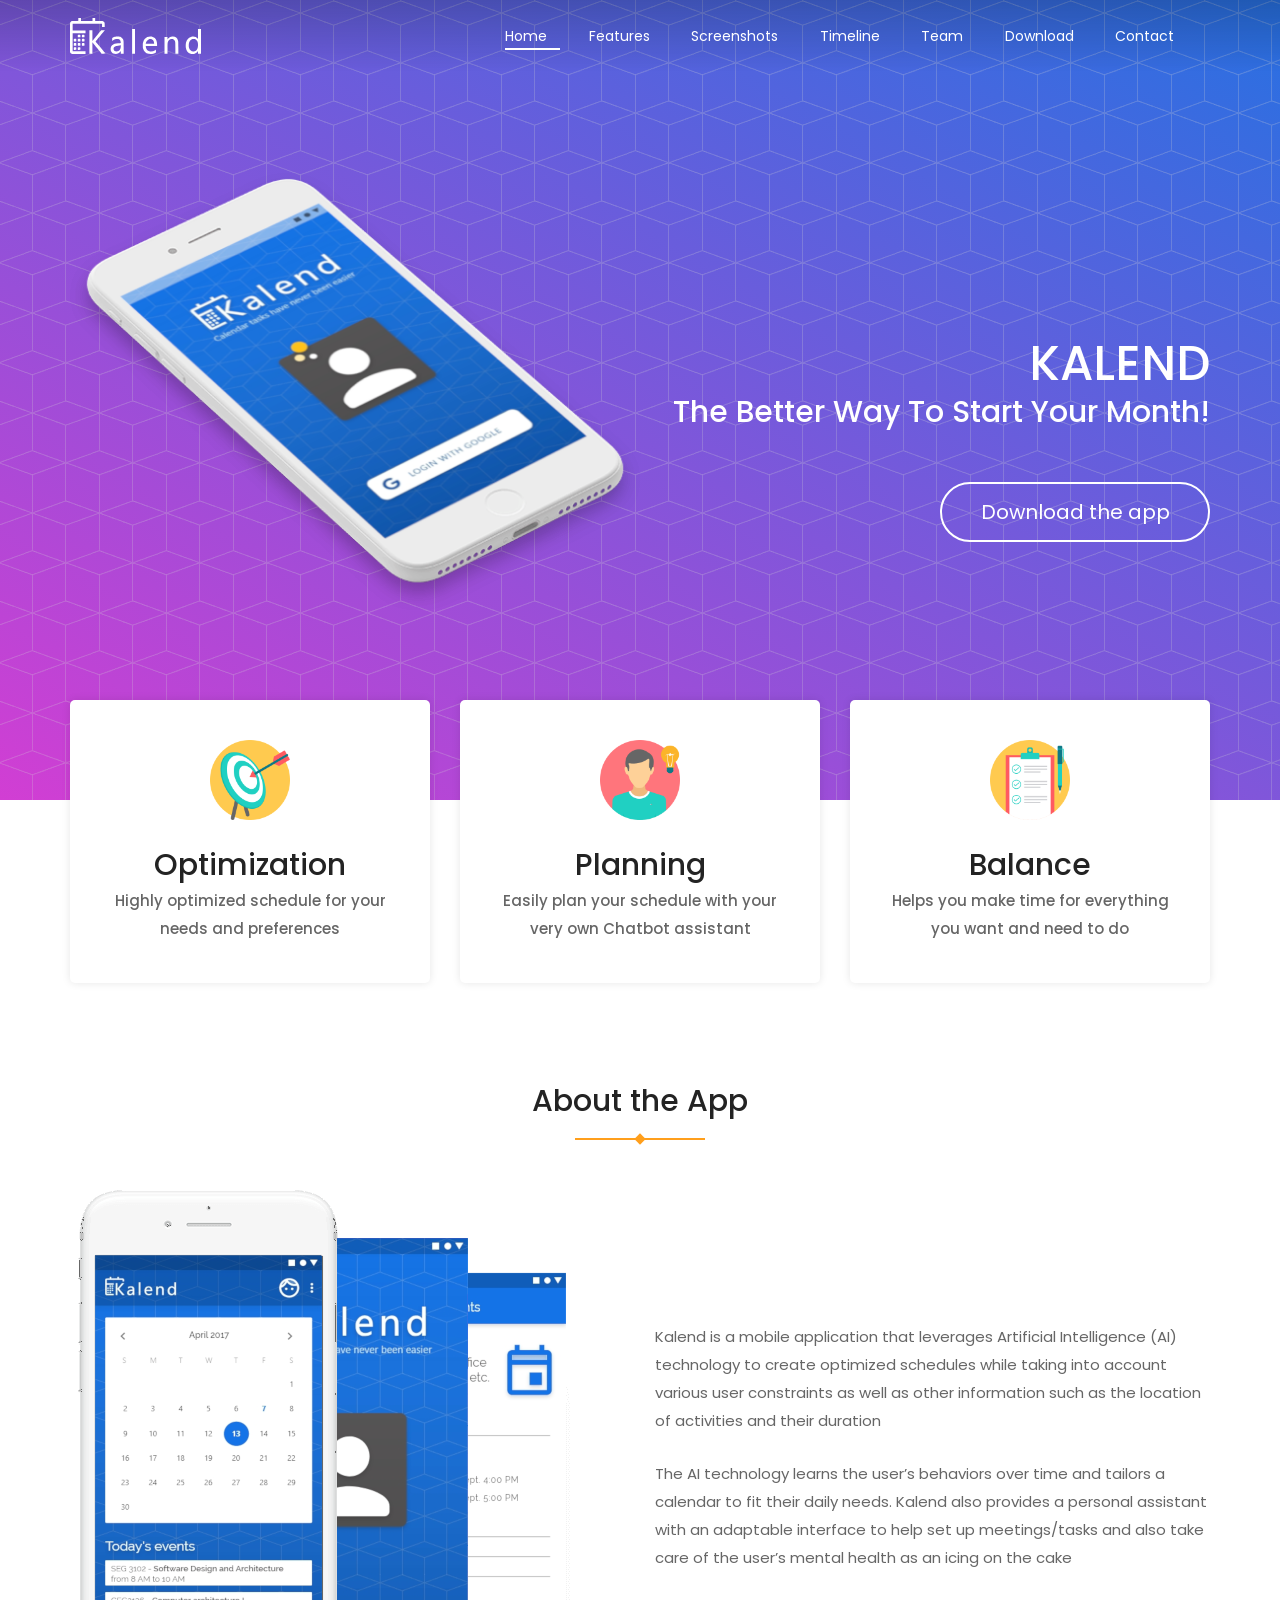
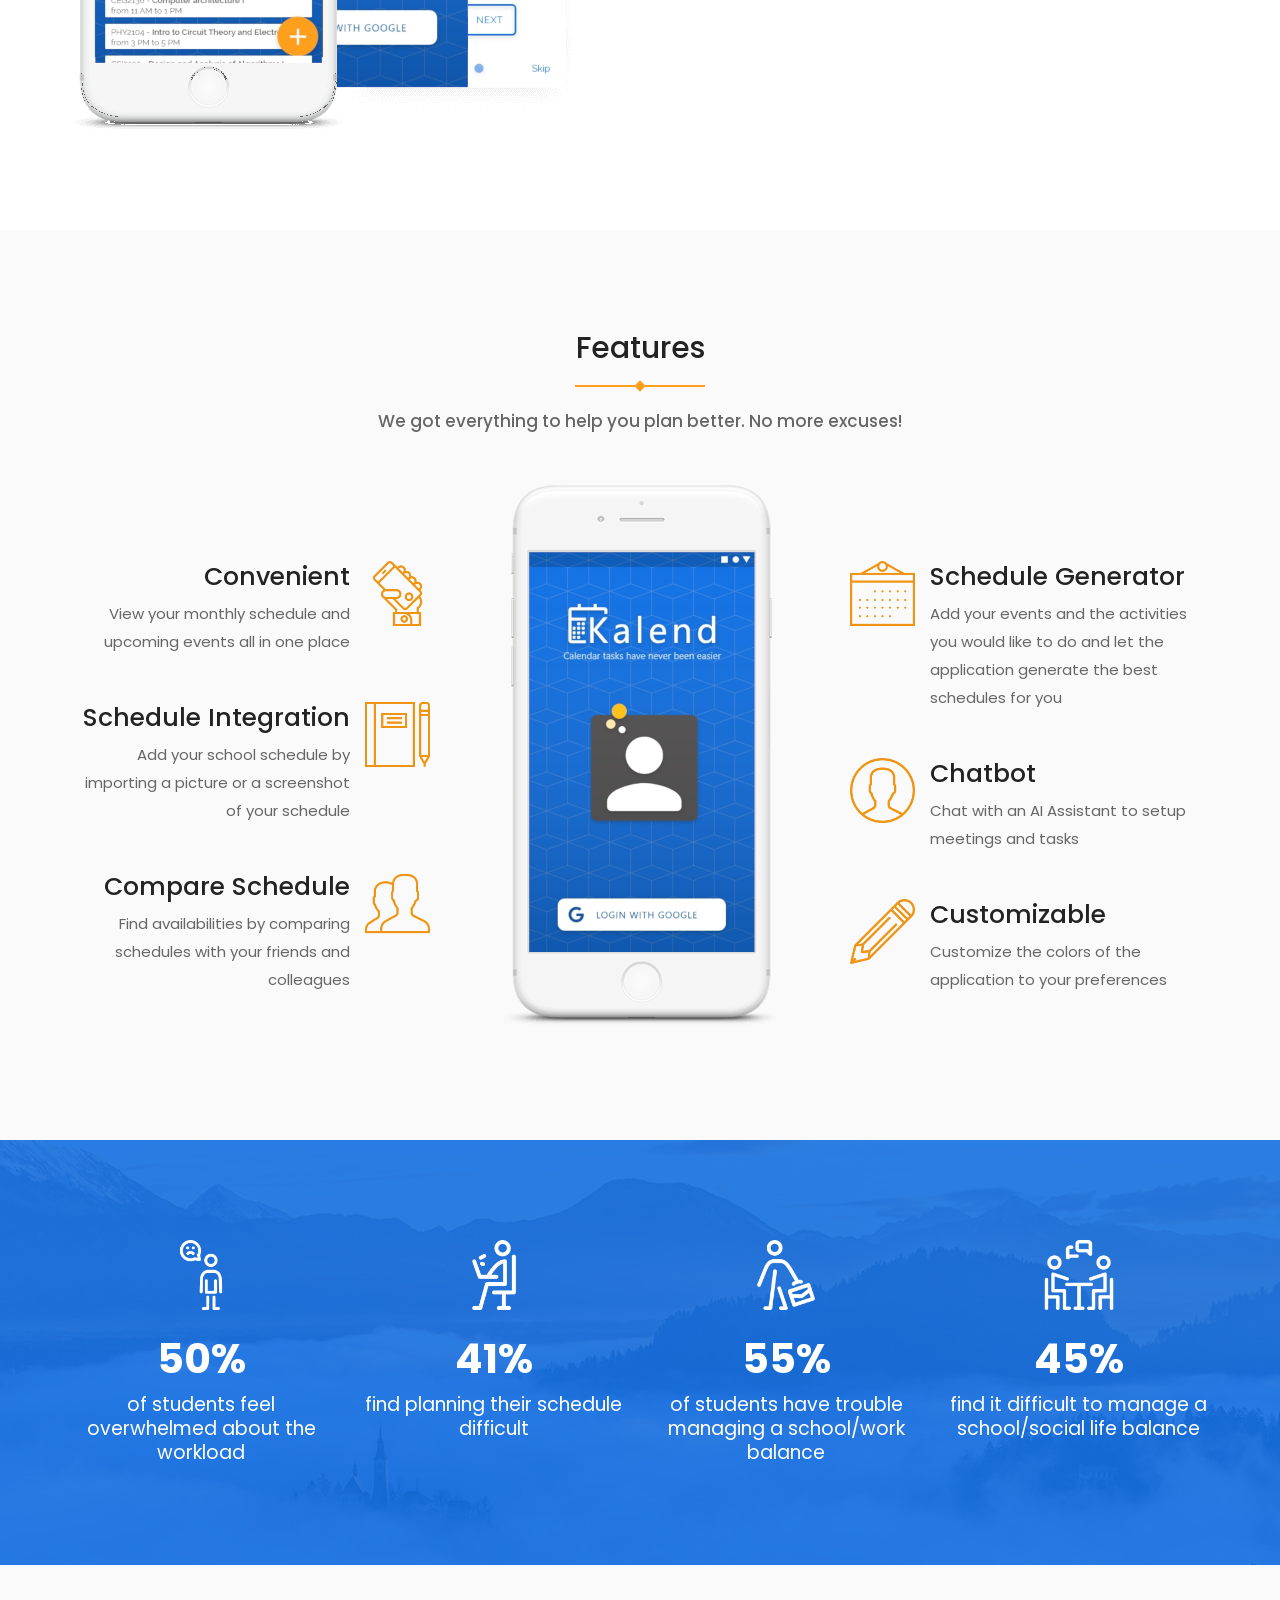
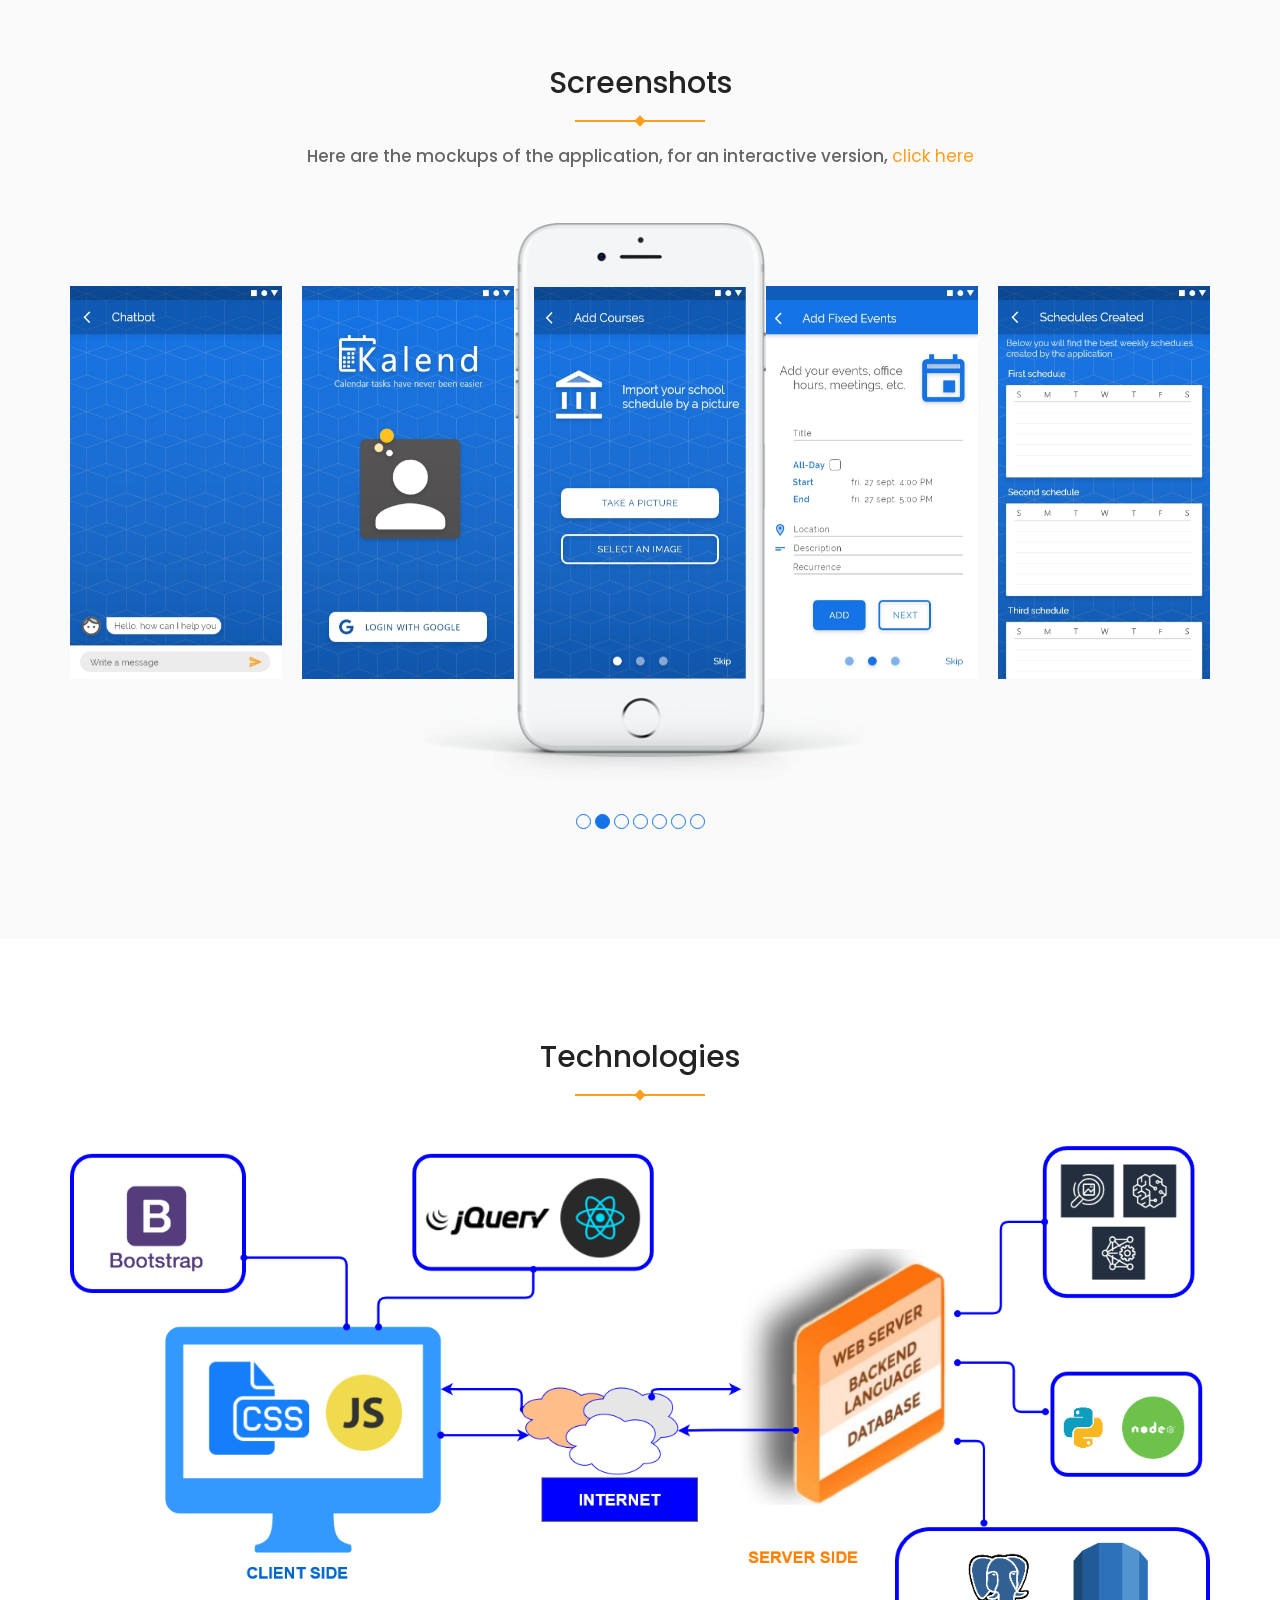
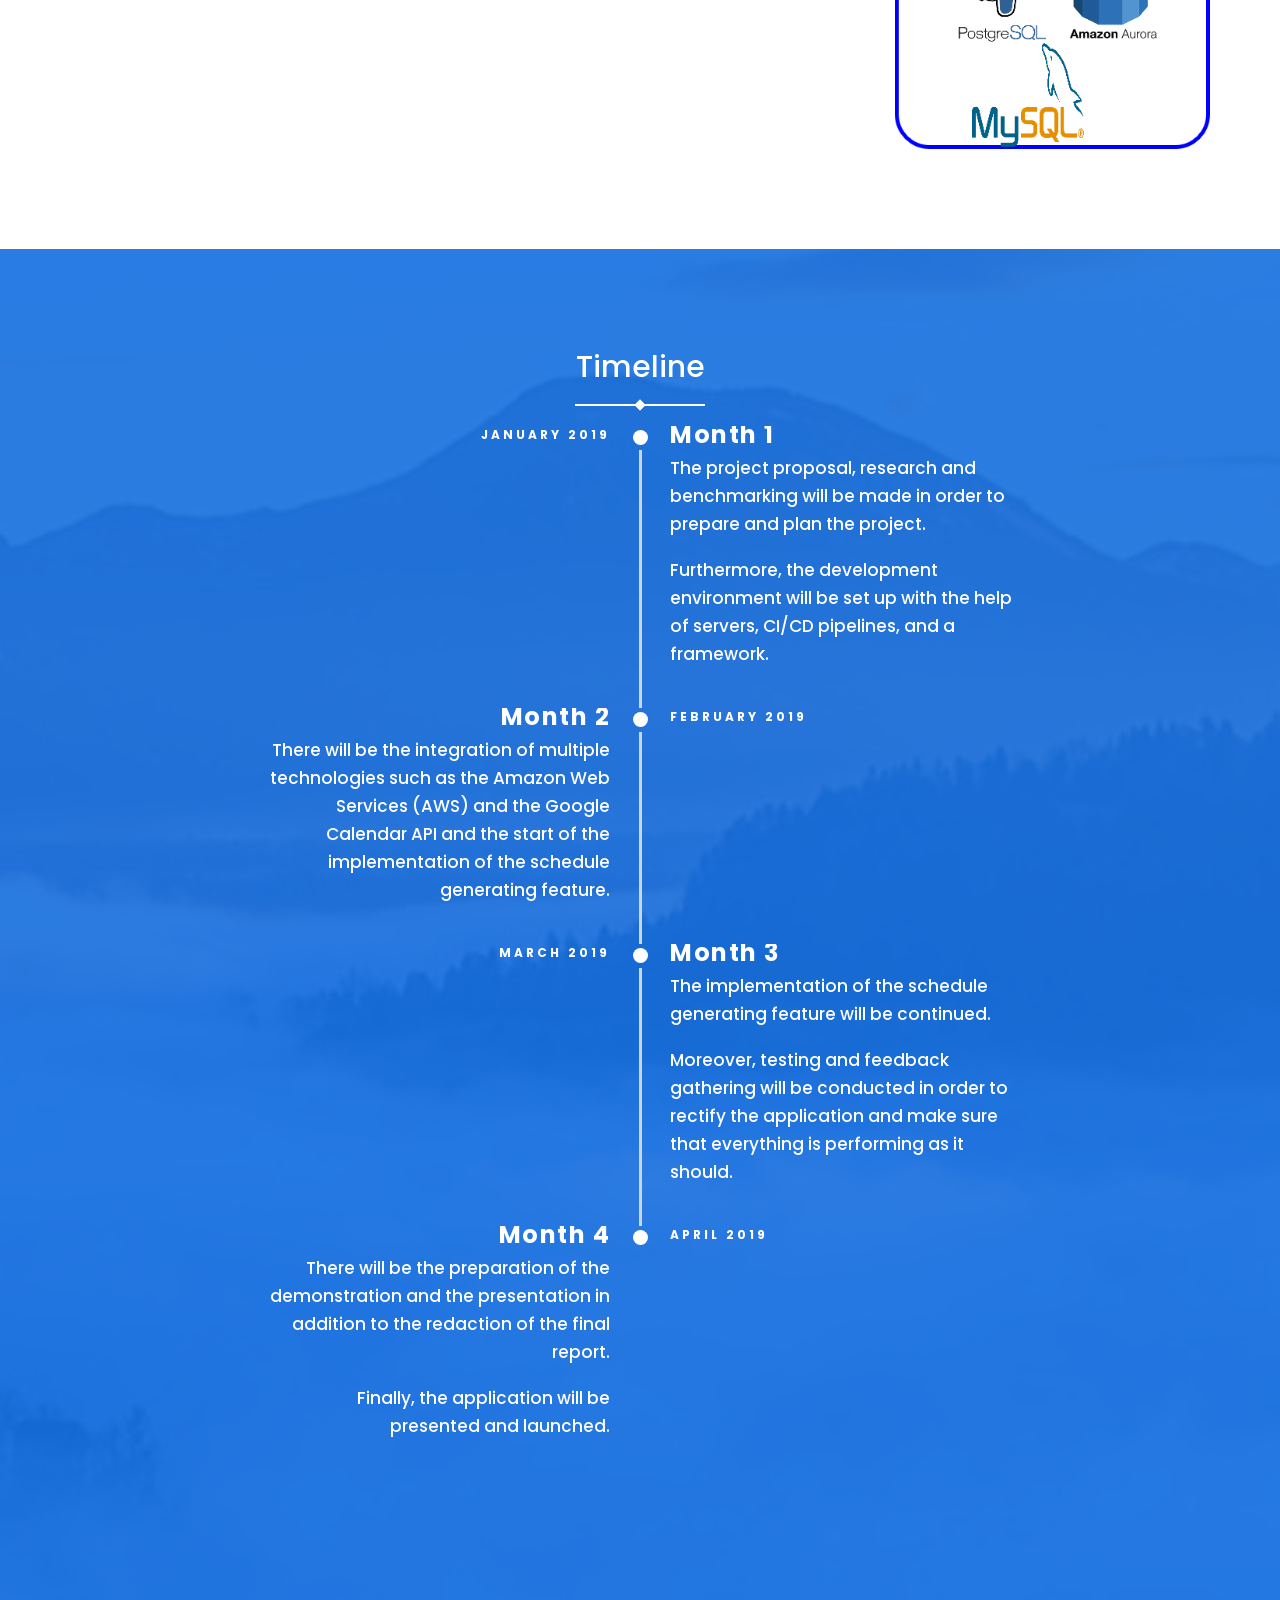
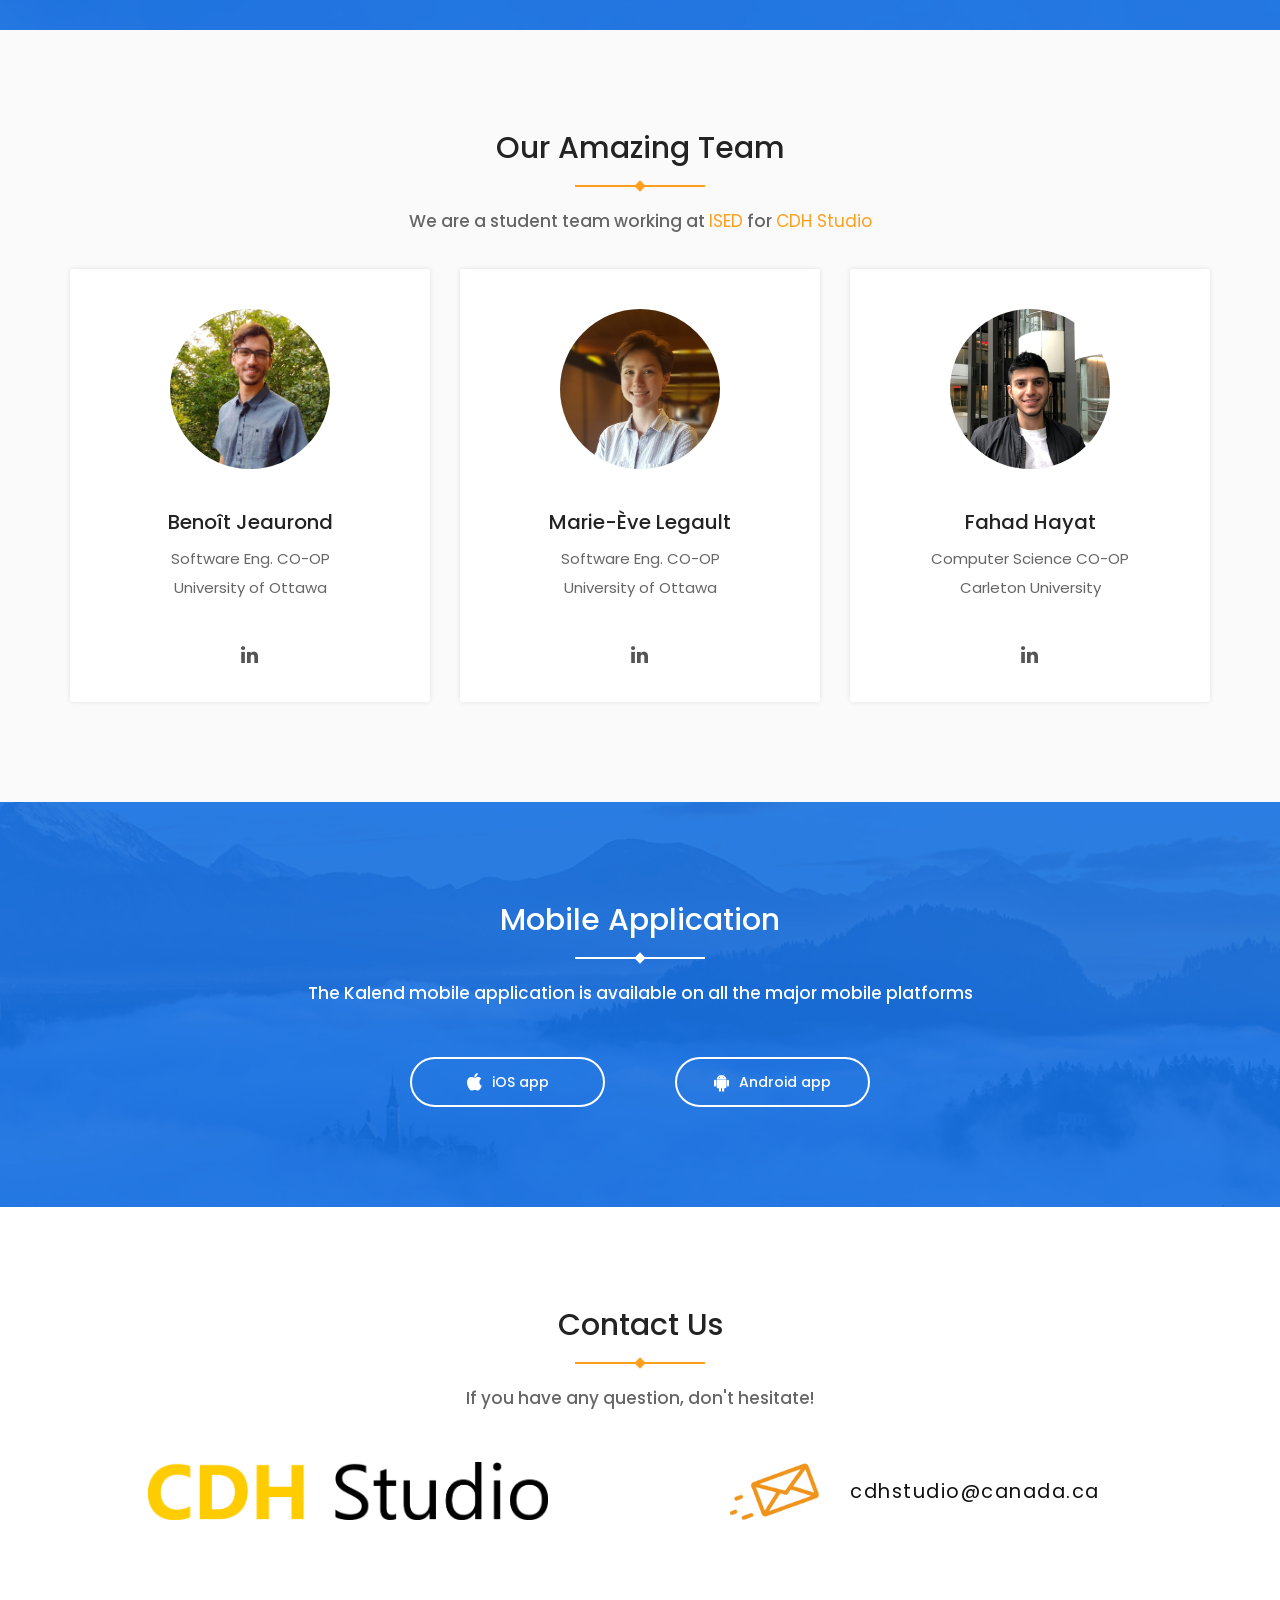
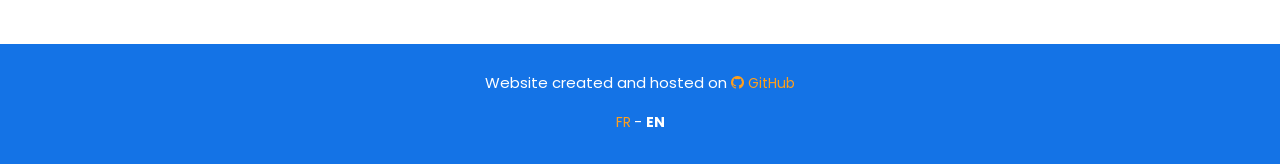
==== commit fe009722: "Removed links in navbar to make it smaller" ====
--- a/index.html
+++ b/index.html
@@ -63,13 +63,14 @@
                                         </a></li>
                                         <li><a href="#feature">
                                             <span class="en">Features</span>
-                                            <span class="fr">Fonctionalités</span>
+                                            <span class="fr">Fonctions</span>
                                         </a></li>
                                         <li><a href="#screenshot">
-                                            <span class="en">Screenshot</span>
-                                            <span class="fr">Capture d'écran</span></a>
+                                            <span class="en">Screenshots</span>
+                                            <span class="fr">Prototype</span></a>
                                         </li>
-                                        <li><a href="#tech">Technologies
+                                        <!--
+                                        <li><a href="#tech">Technologies -->
                                         <li><a href="#timeline">
                                             <span class="en">Timeline</span>
                                             <span class="fr">Calendrier</span></a>
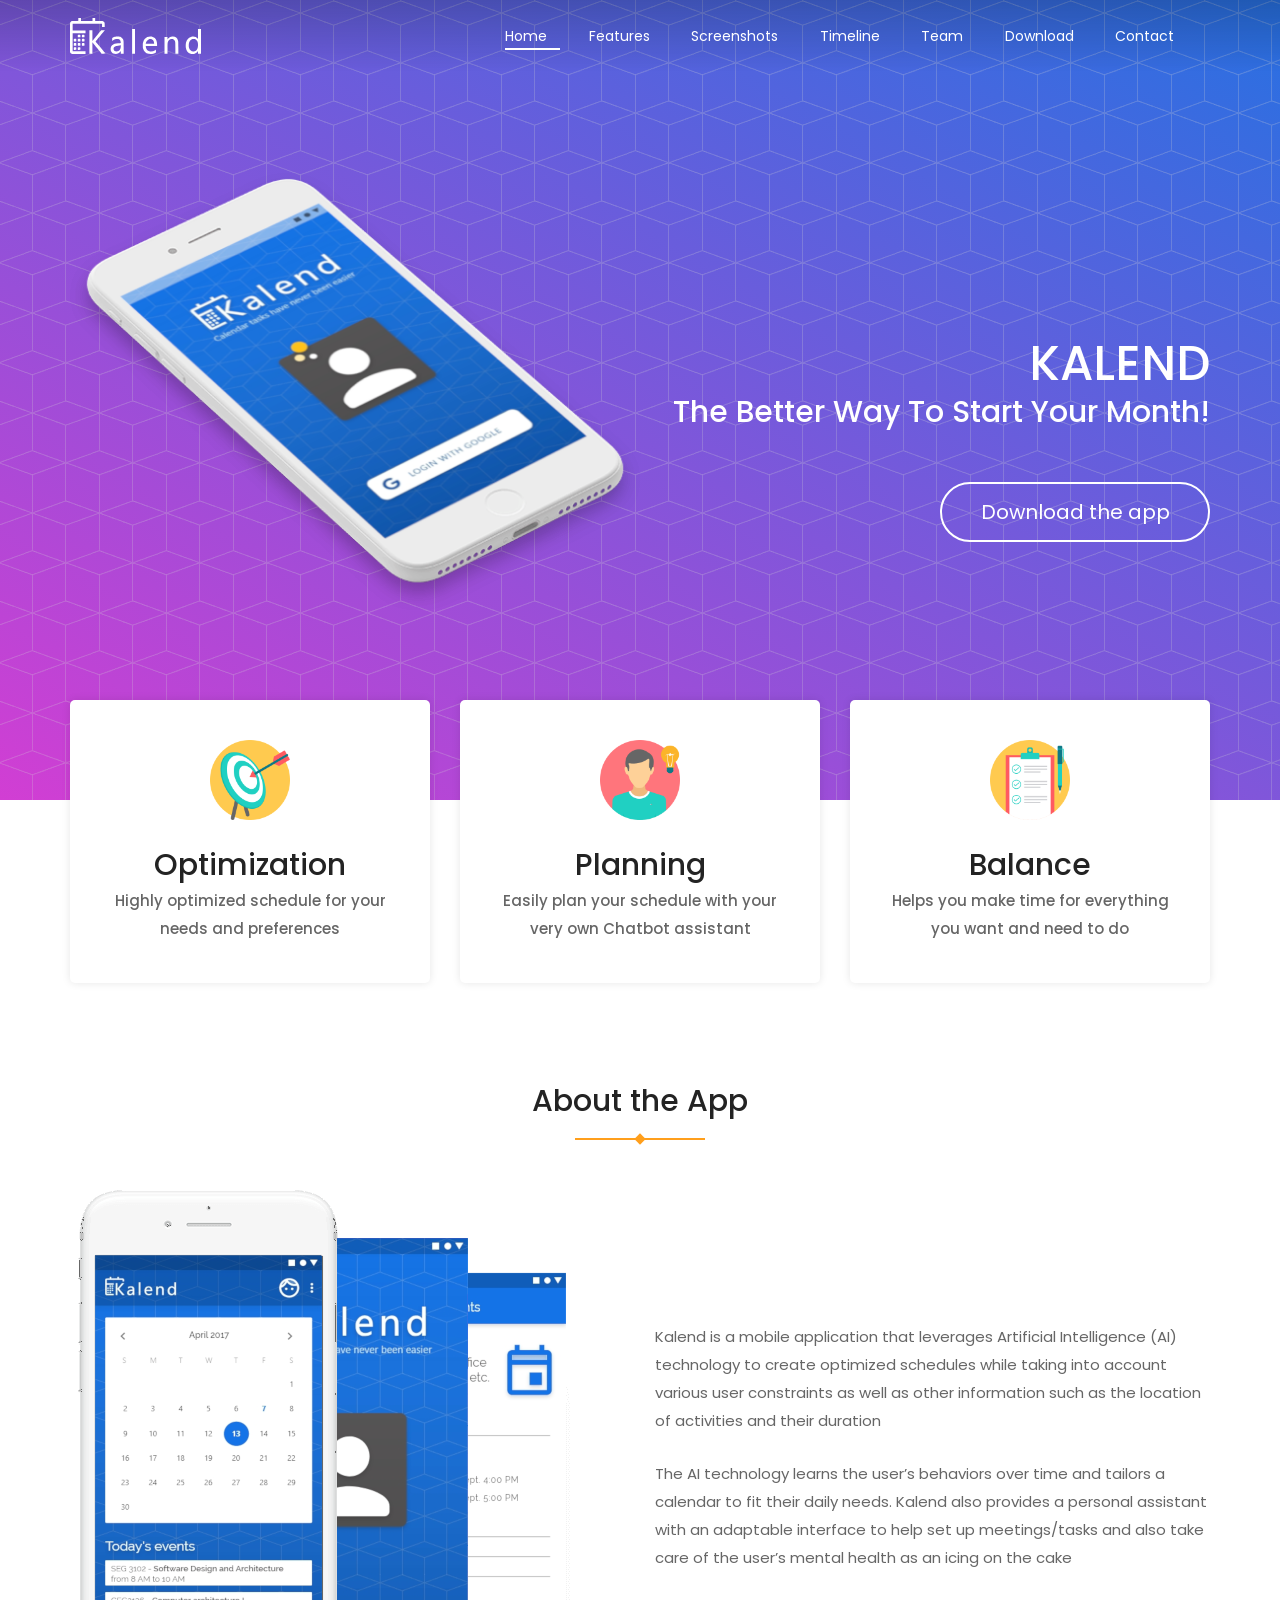
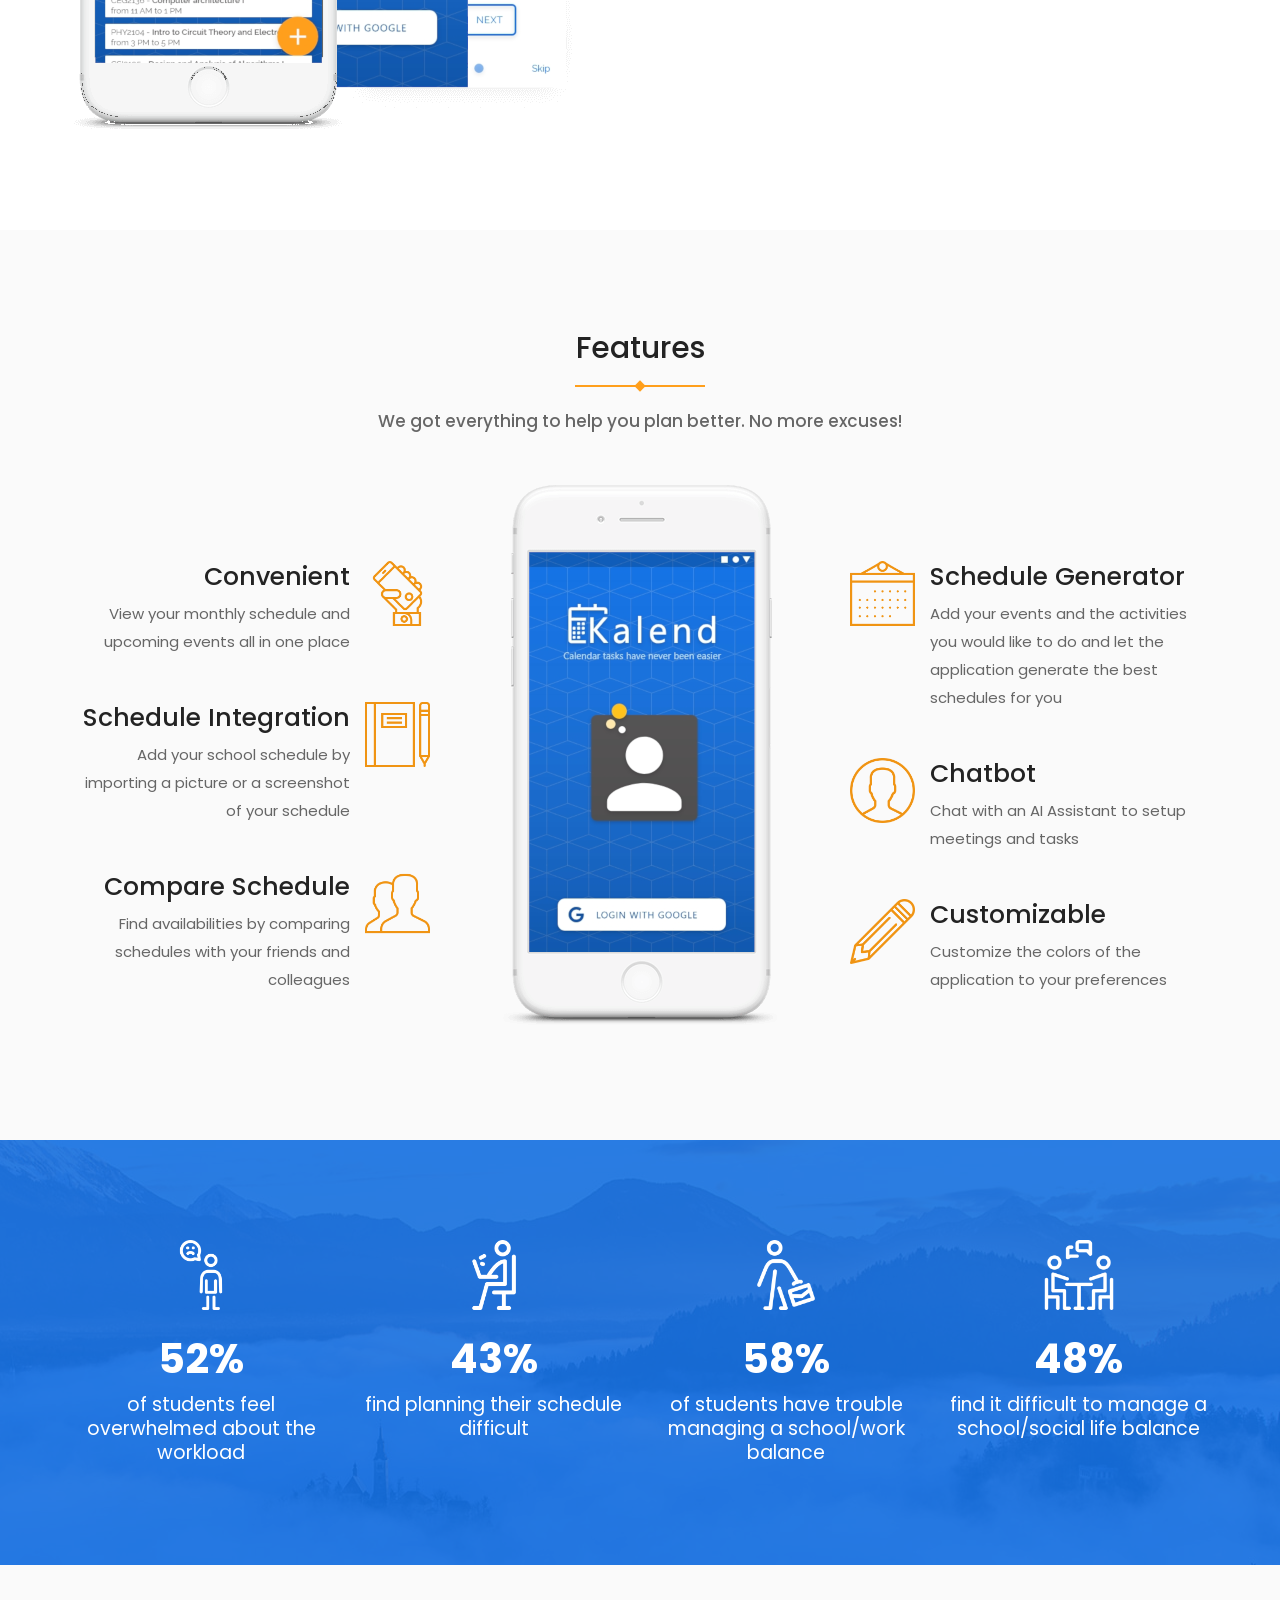
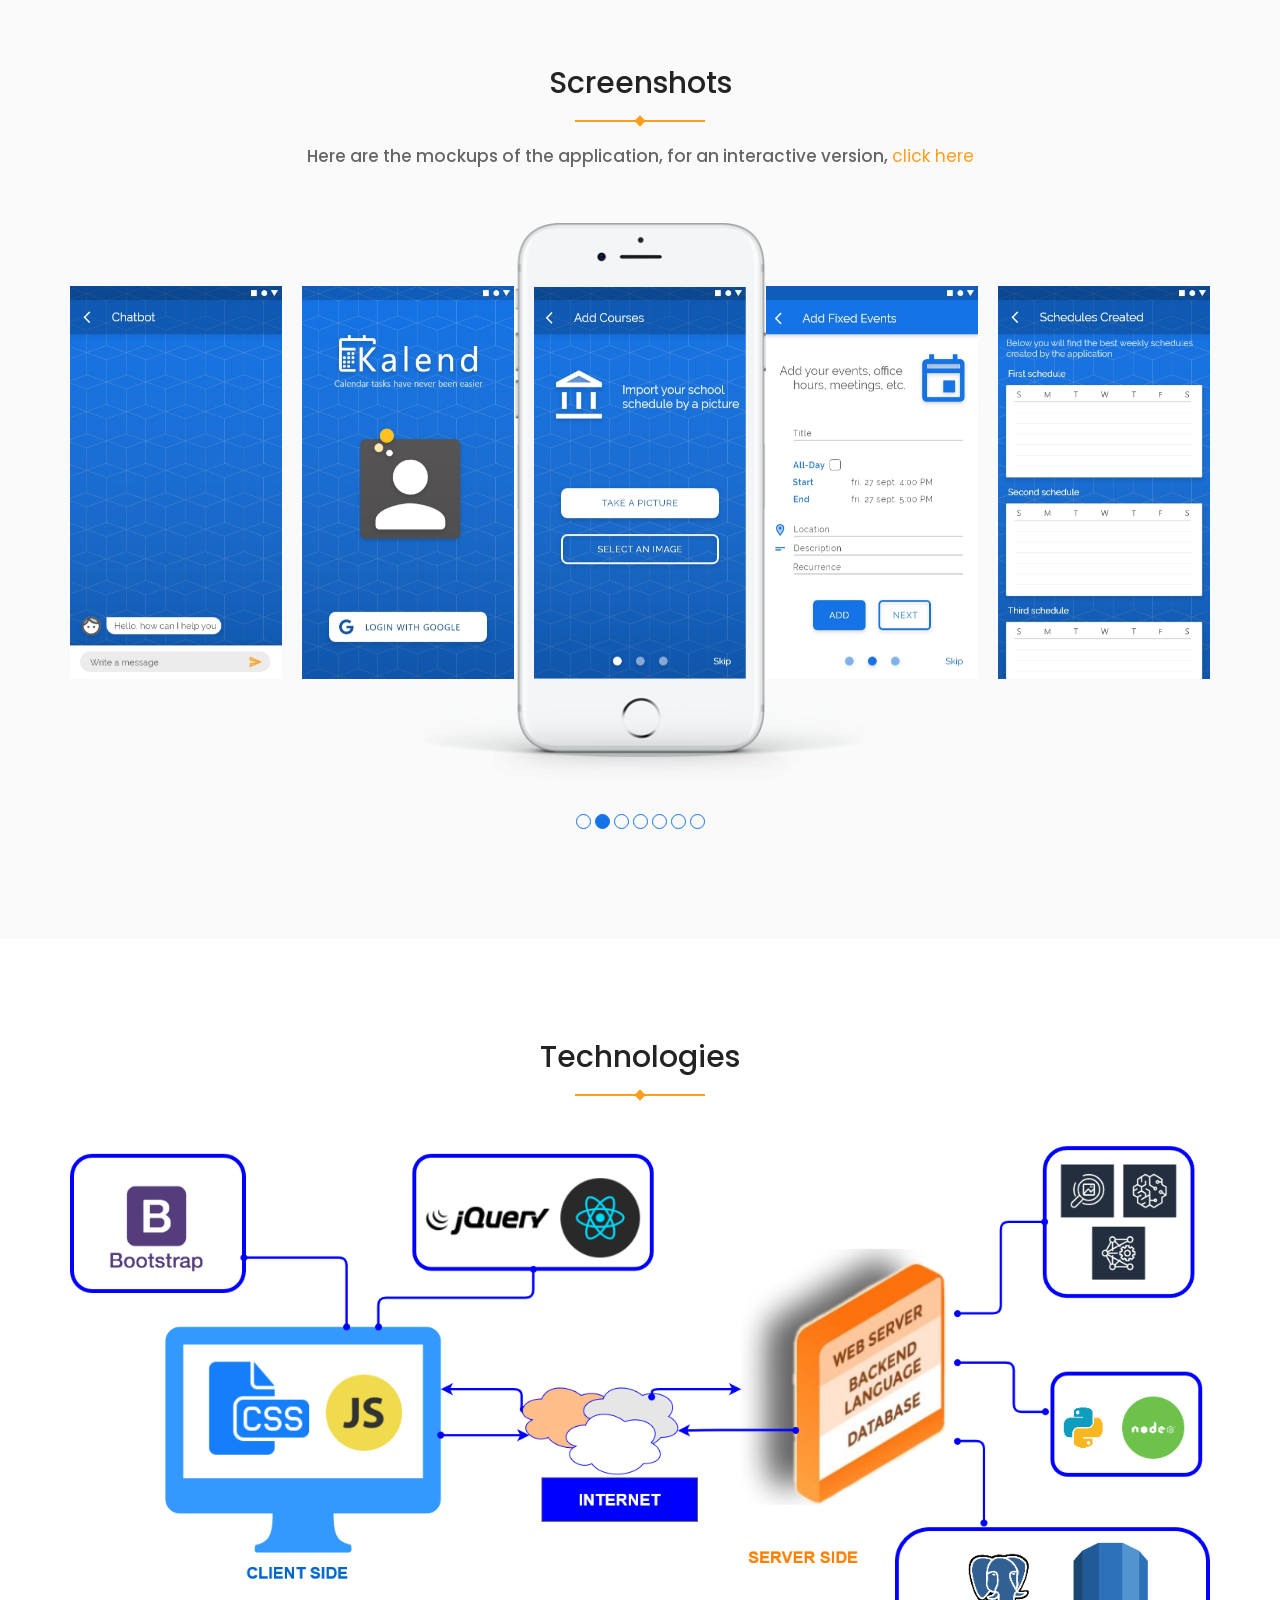
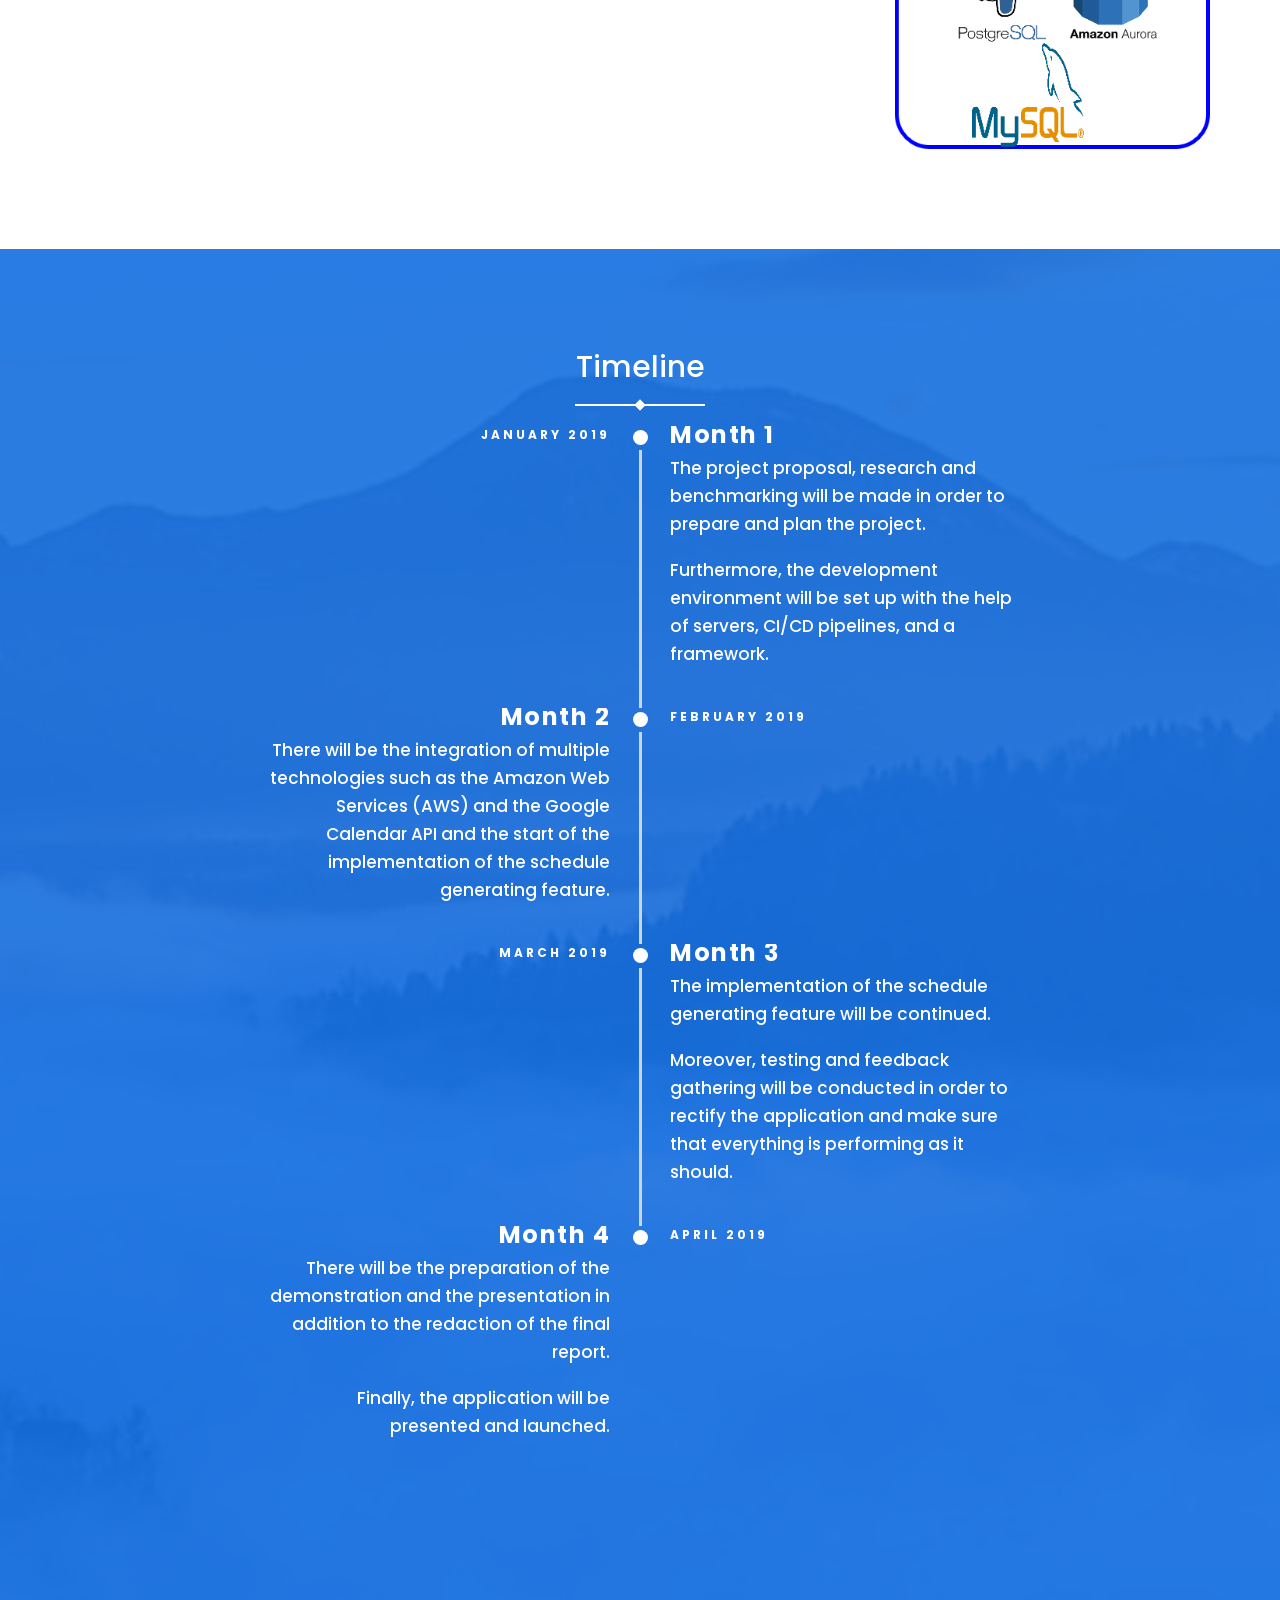
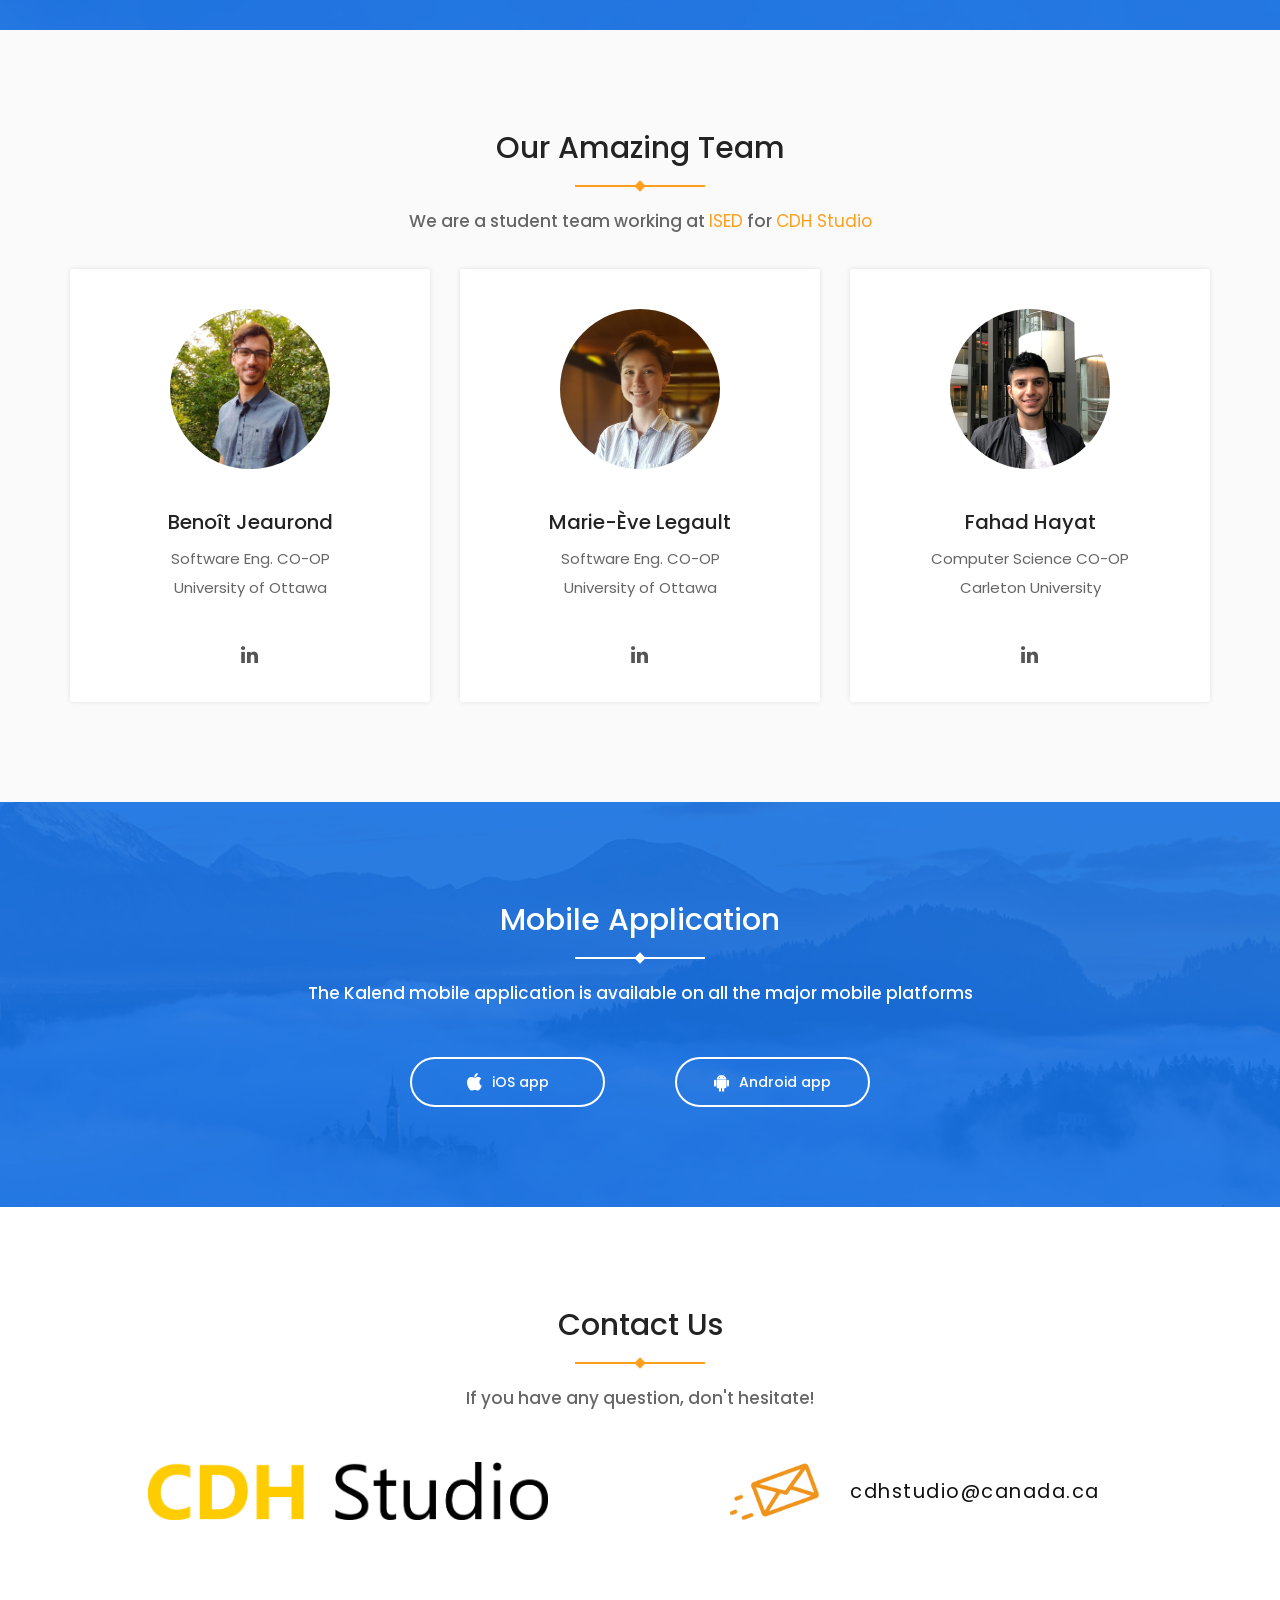
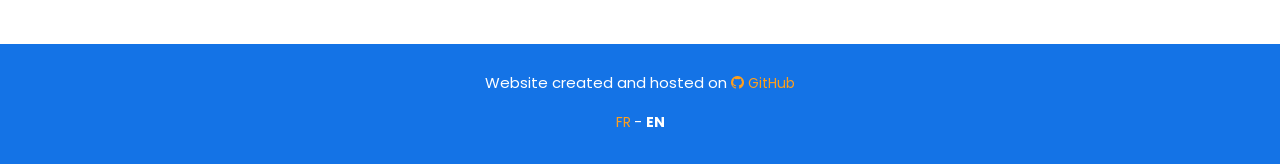
==== commit bfecffda: "Fixed IE bug" ====
--- a/index.html
+++ b/index.html
@@ -668,7 +668,7 @@
                     <span class="fr">Site créé et hébergé sur</span> <span style="color: #ff9f1c;">
                     <i class="fa fa-github"></i>
                   </span> <a href="https://github.com/BenJeau/benjeau.github.io">GitHub</a></p>
-                  <p style="color=#ffffff !important">
+                  <p style="color:#ffffff !important">
                   <a class="nav-link" id="frTrig">FR</a>-<a class="nav-link" id="enTrig">EN</a>
                 </p>
                 </p>
@@ -678,17 +678,17 @@
     <!-- footer area end -->
 
     <!-- Scripts -->
-    <script src="assets/js/jquery-3.2.0.min.js"></script>
-    <script src="assets/js/jquery-ui.js"></script>
-    <script src="assets/js/bootstrap.min.js"></script>
-    <script src="assets/js/jquery.slicknav.min.js"></script>
-    <script src="assets/js/owl.carousel.min.js"></script>
-    <script src="assets/js/magnific-popup.min.js"></script>
-    <script src="assets/js/counterup.js"></script>
-    <script src="assets/js/jquery.waypoints.min.js"></script>
-    <script src="assets/js/jquery.mb.YTPlayer.min.js"></script>
-    <script src="assets/js/theme.js"></script>
-    <script src="assets/js/index.js"></script>
+    <script type="text/javascript" src="assets/js/jquery-3.2.0.min.js"></script>
+    <script type="text/javascript" src="assets/js/jquery-ui.js"></script>
+    <script type="text/javascript" src="assets/js/bootstrap.min.js"></script>
+    <script type="text/javascript" src="assets/js/jquery.slicknav.min.js"></script>
+    <script type="text/javascript" src="assets/js/owl.carousel.min.js"></script>
+    <script type="text/javascript" src="assets/js/magnific-popup.min.js"></script>
+    <script type="text/javascript" src="assets/js/counterup.js"></script>
+    <script type="text/javascript" src="assets/js/jquery.waypoints.min.js"></script>
+    <script type="text/javascript" src="assets/js/jquery.mb.YTPlayer.min.js"></script>
+    <script type="text/javascript" src="assets/js/theme.js"></script>
+    <script type="text/javascript" src="assets/js/index.js"></script>
 </body>
 
 </html>
--- a/assets/css/style.css
+++ b/assets/css/style.css
@@ -2163,4 +2163,4 @@
 
 #timeline h2:after{
     background-color: #FFFFFF !important;
-}+}
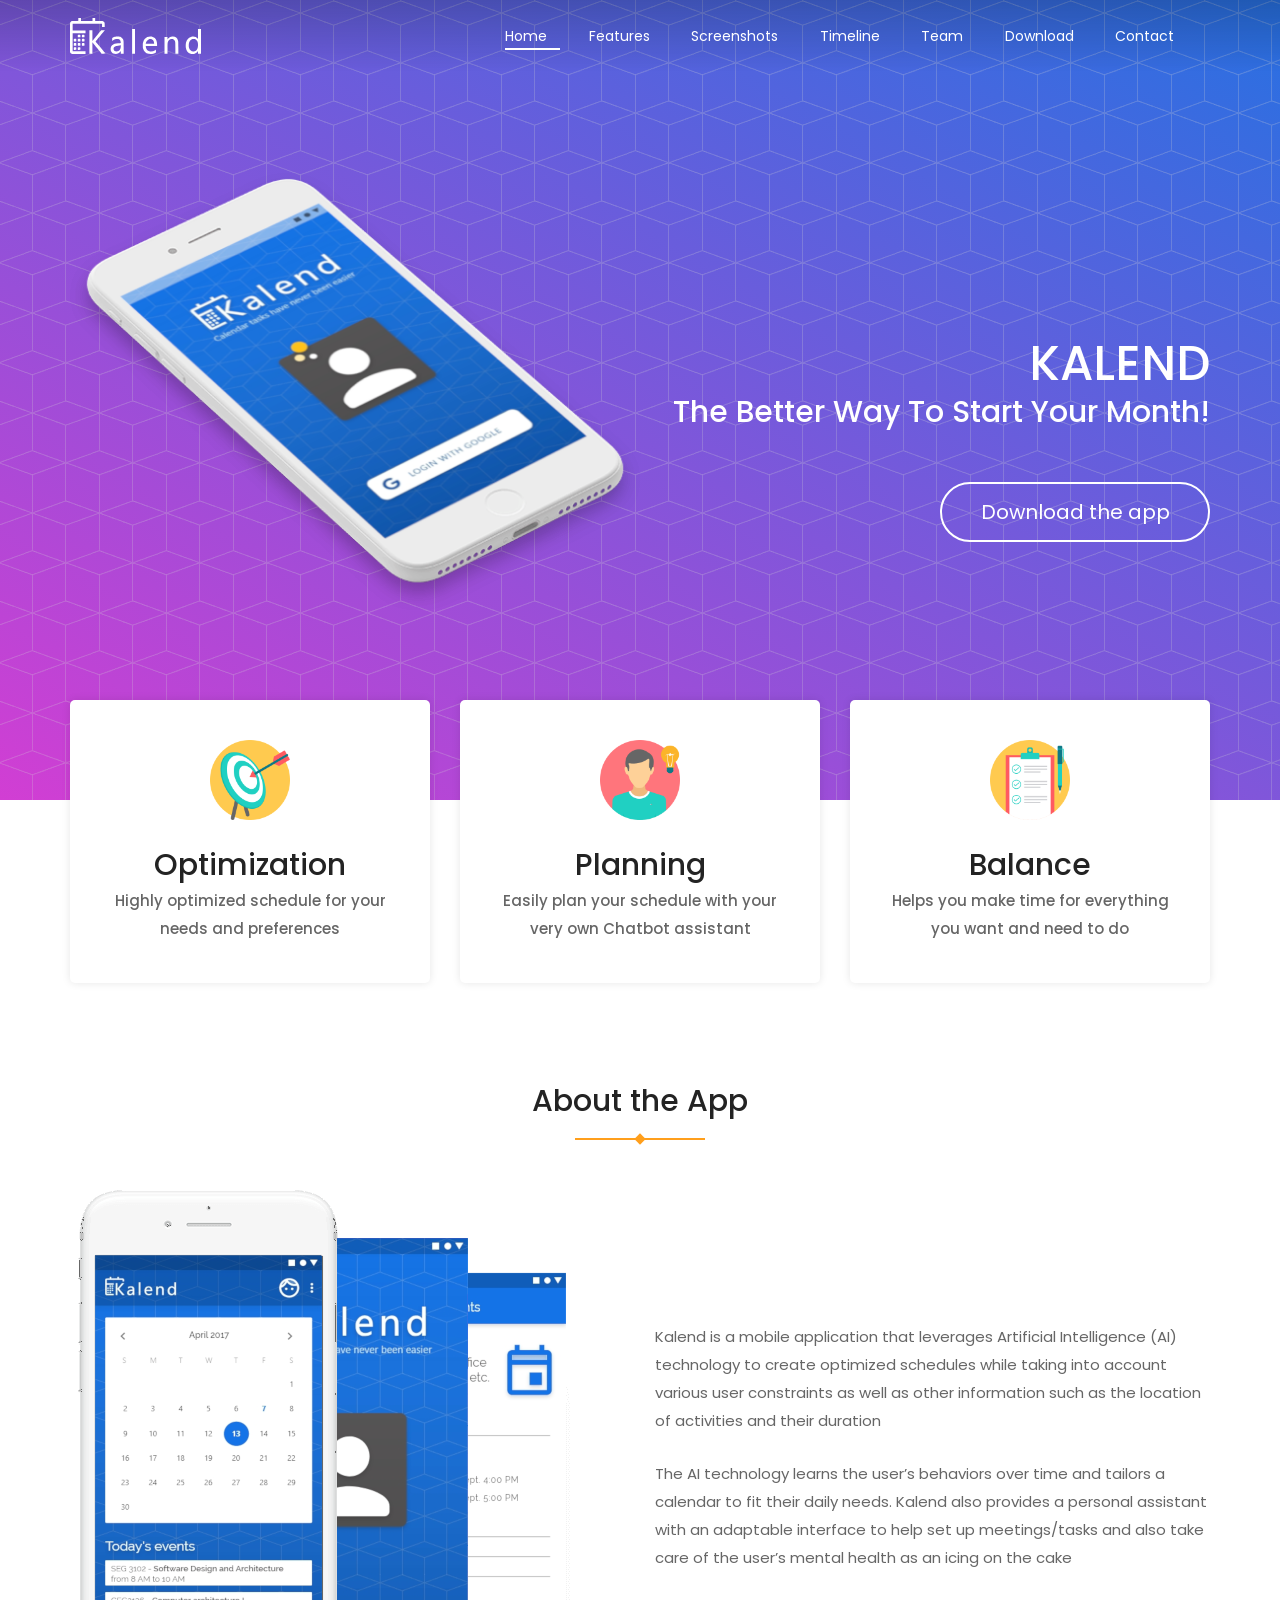
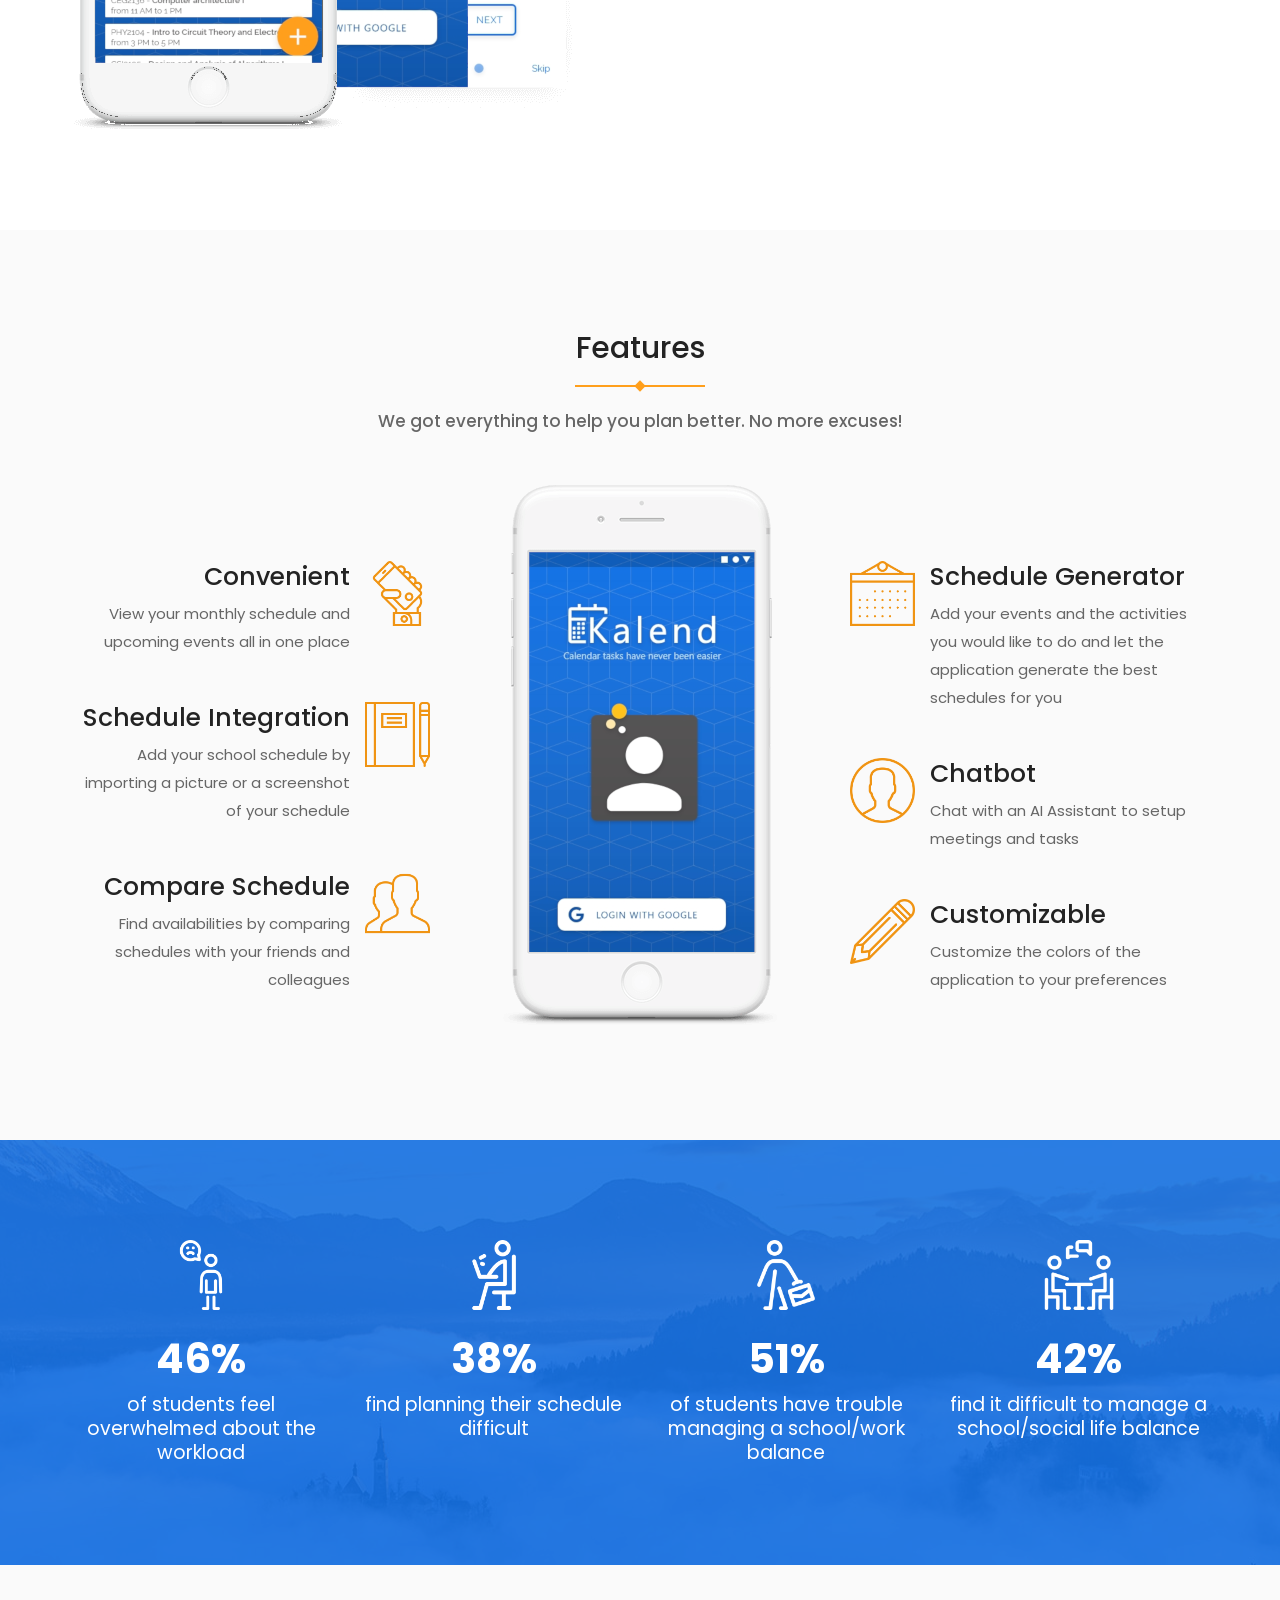
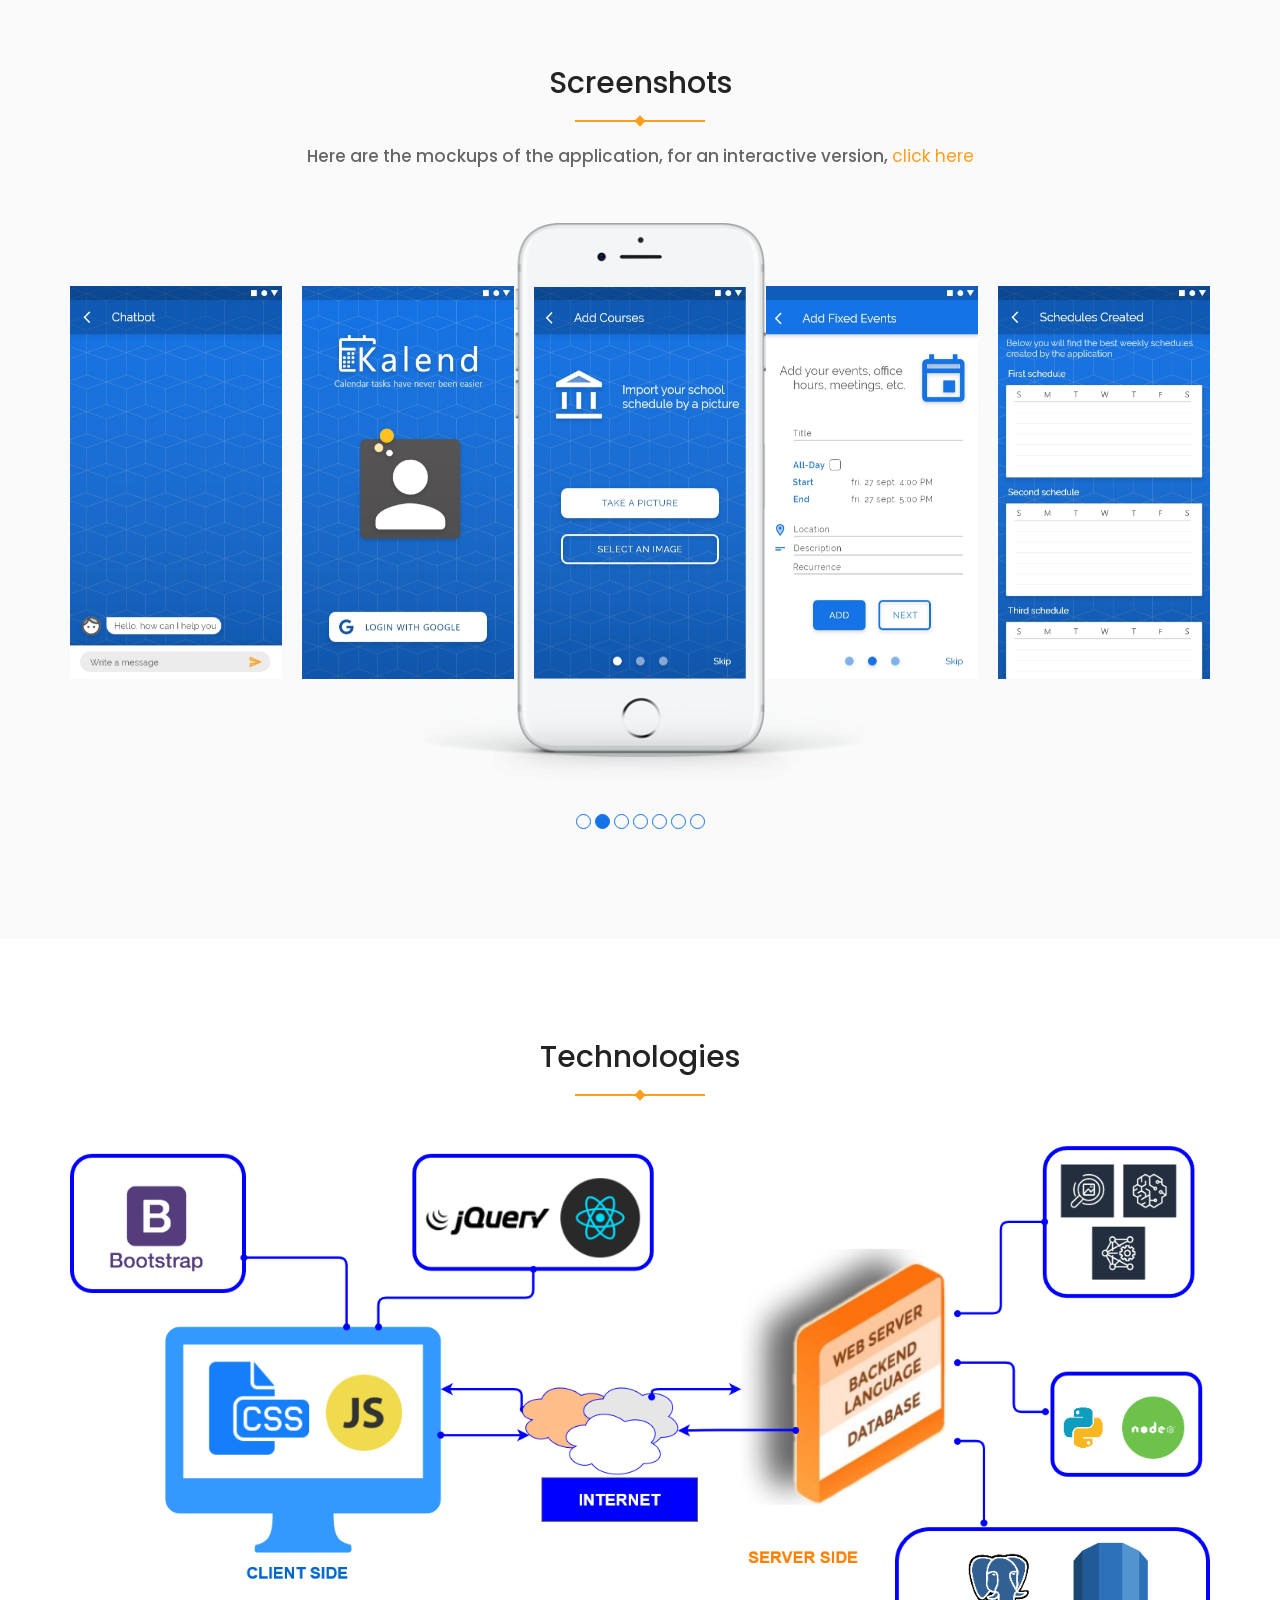
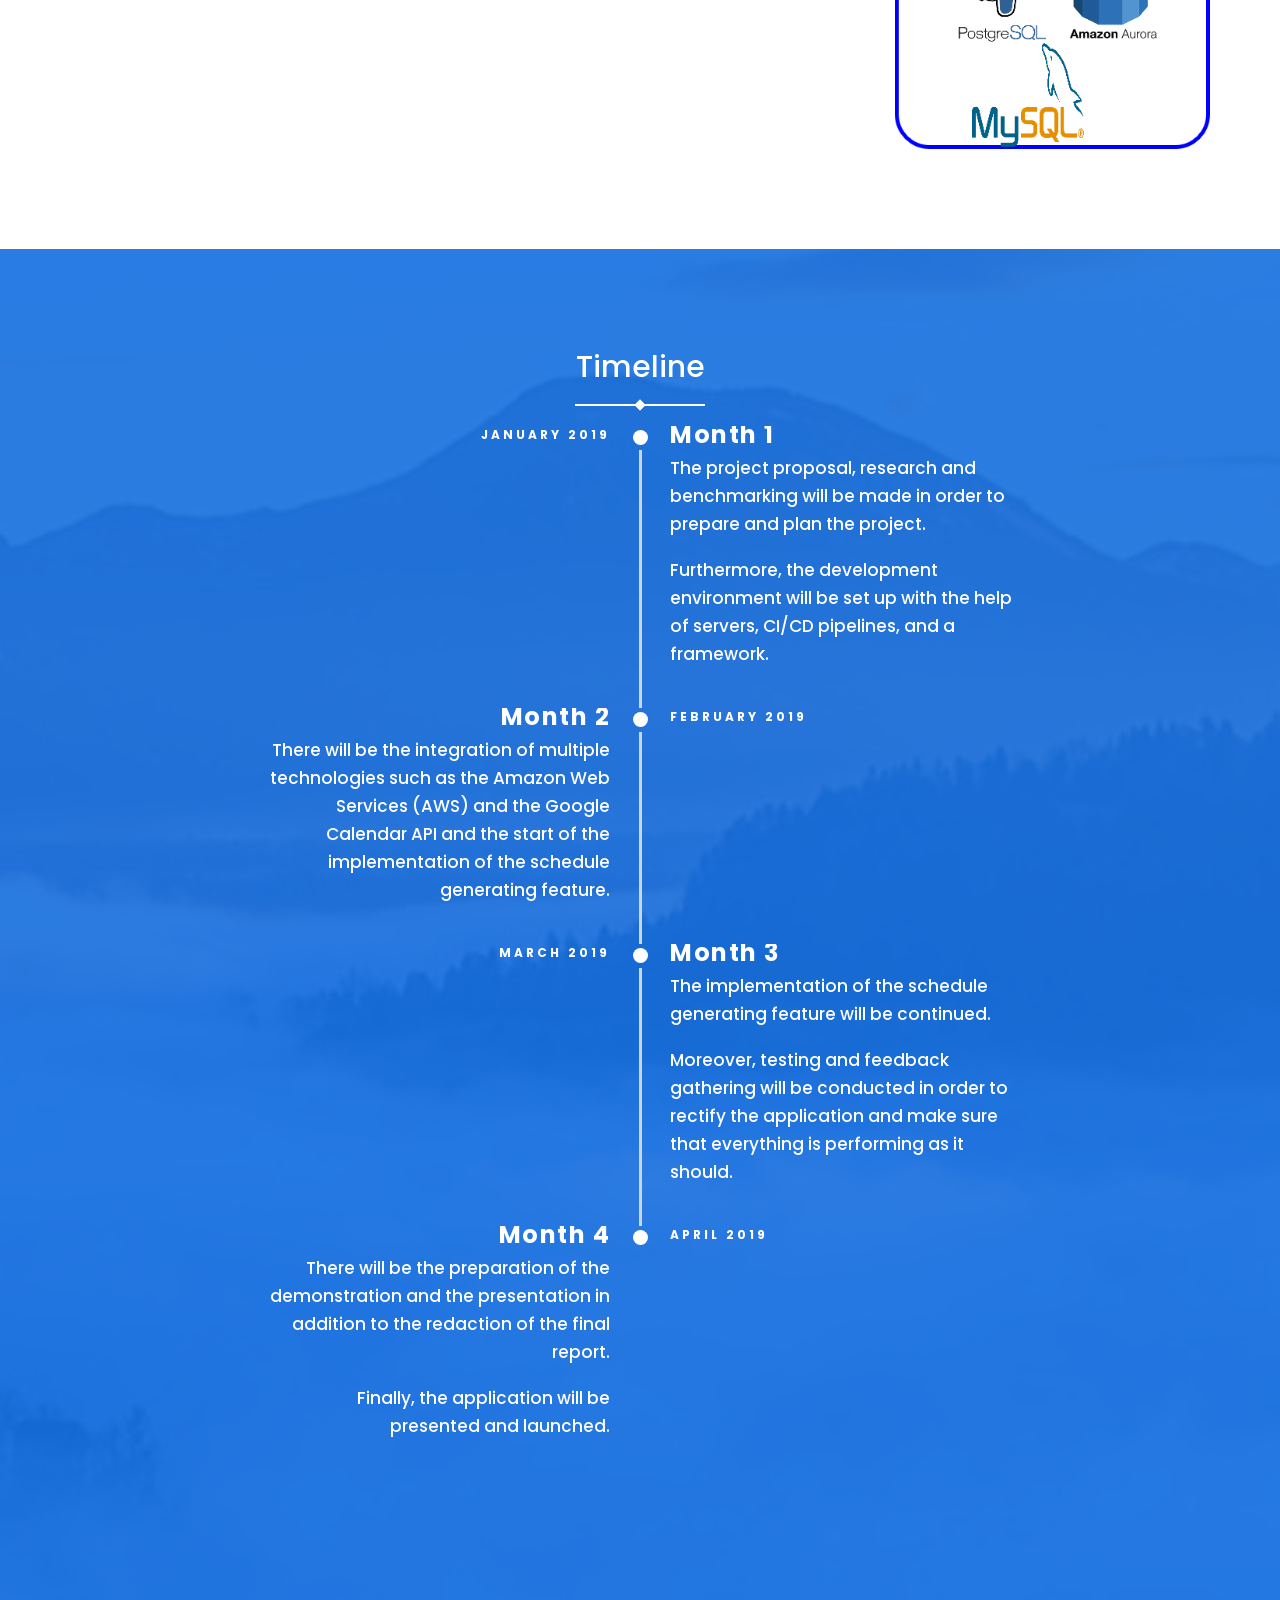
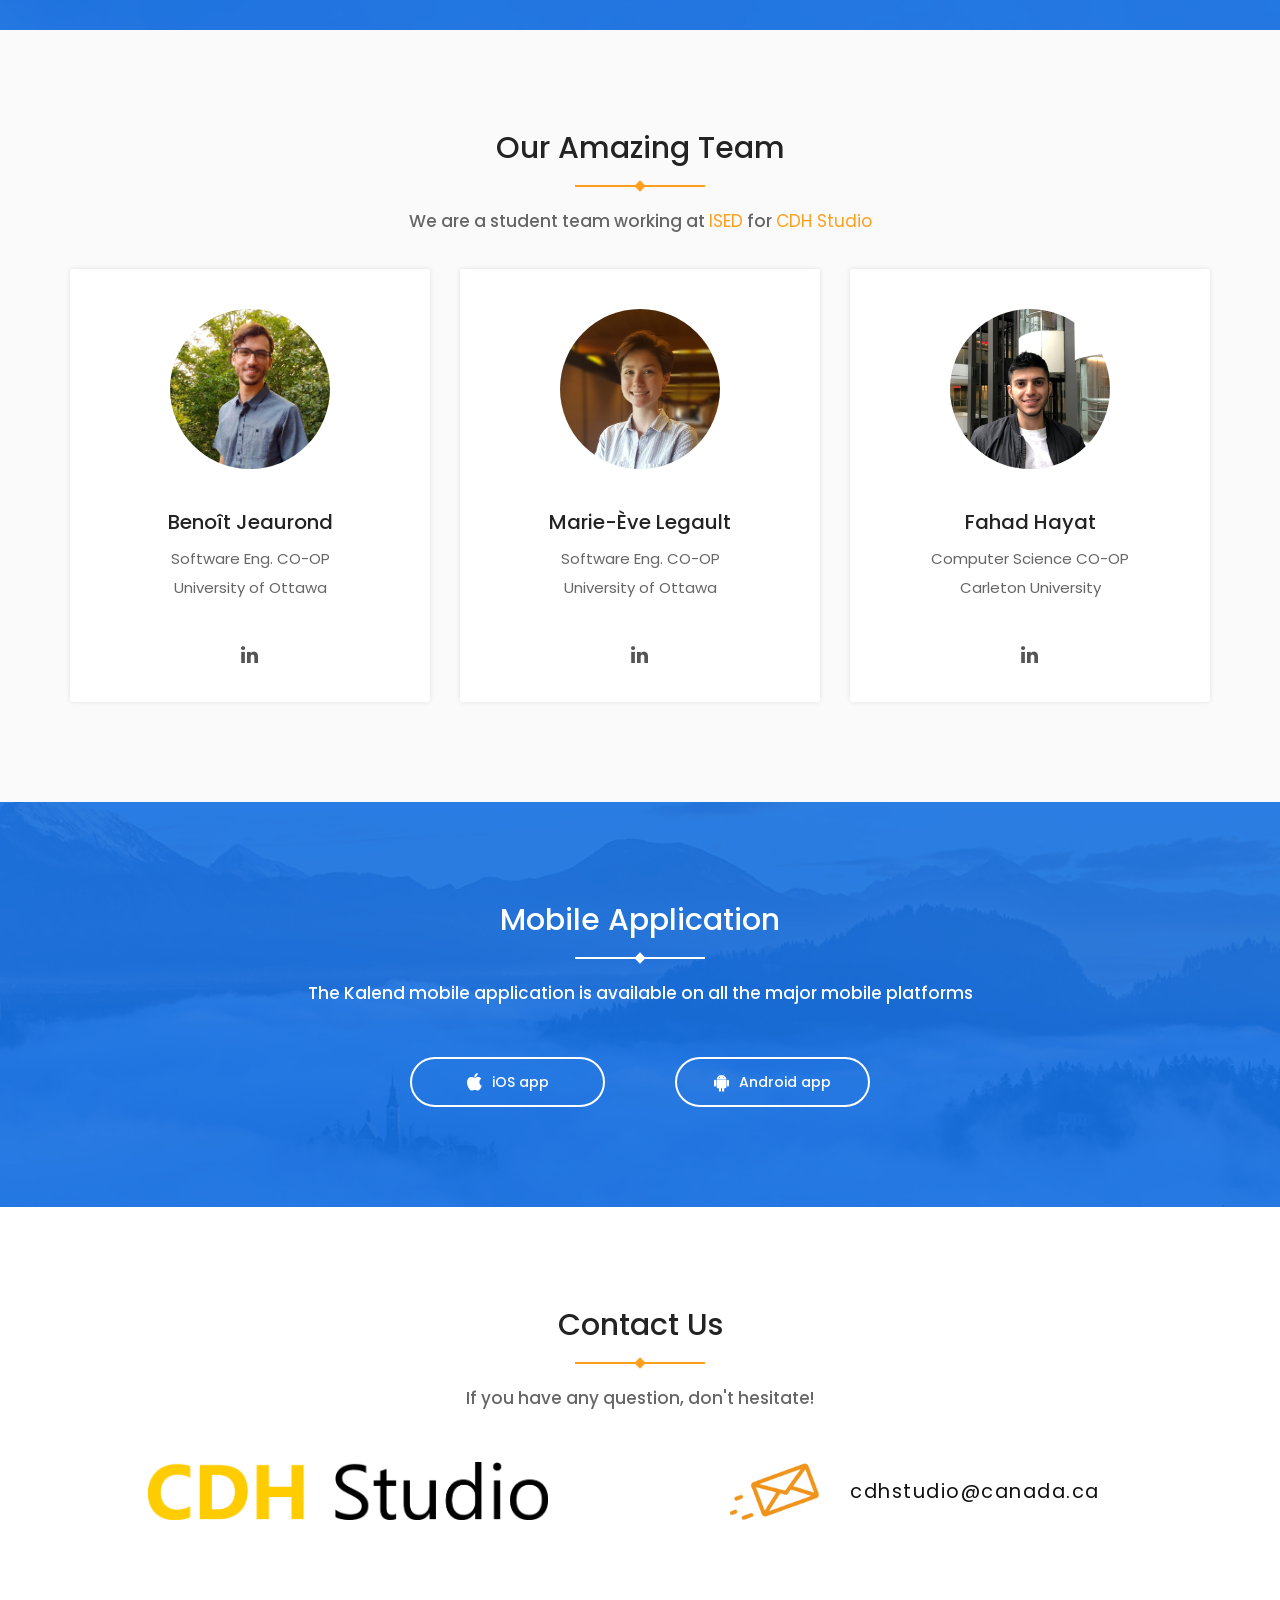
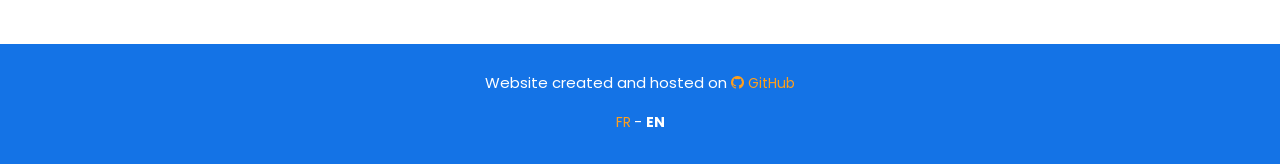
==== commit e934db21: "Removed unessecary files" ====
--- a/index.html
+++ b/index.html
@@ -42,6 +42,7 @@
         <div class="spinner"></div>
     </div>
     <!-- preloader area end -->
+    
     <!-- header area start -->
     <header id="header">
         <div class="header-area">
@@ -69,8 +70,6 @@
                                             <span class="en">Screenshots</span>
                                             <span class="fr">Prototype</span></a>
                                         </li>
-                                        <!--
-                                        <li><a href="#tech">Technologies -->
                                         <li><a href="#timeline">
                                             <span class="en">Timeline</span>
                                             <span class="fr">Calendrier</span></a>
@@ -100,6 +99,7 @@
         </div>
     </header>
     <!-- header area end -->
+
     <!-- slider area start -->
     <section class="slider-area" id="home">
         <div class="container">
@@ -128,6 +128,7 @@
         </div>
     </section>
     <!-- slider area end -->
+
     <!-- service area start -->
     <div class="service-area">
         <div class="container">
@@ -172,6 +173,7 @@
         </div>
     </div>
     <!-- service area end -->
+
     <!-- about area start -->
     <div class="about-area ptb--100">
         <div class="container">
@@ -204,6 +206,7 @@
         </div>
     </div>
     <!-- about area end -->
+
     <!-- feature area start -->
     <section class="feature-area bg-gray ptb--100" id="feature">
         <div class="container">
@@ -310,6 +313,7 @@
         </div>
     </section>
     <!-- feature area end -->
+
     <!-- achivement area start -->
     <div class="achivement-area ptb--100">
         <div class="container">
@@ -358,6 +362,7 @@
         </div>
     </div>
     <!-- achivement area end -->
+
     <!-- screen slider area start -->
     <section class="screen-area bg-gray ptb--100" id="screenshot">
         <div class="container">
@@ -403,7 +408,8 @@
         </div>
     </section>
     <!-- screen slider area end -->
-    <!-- Technologies -->
+    
+    <!-- technologies area start -->
      <section class="team-area ptb--100" id="tech">
         <div class="container">
             <div class="section-title">
@@ -413,6 +419,7 @@
             <img src="assets/img/technologies/teck-stack.png" alt="service image">
         </div>
     </section>
+    <!-- technologies area end -->
 
     <!-- timeline area start -->
      <section class="call-to-action ptb--100" id="timeline">
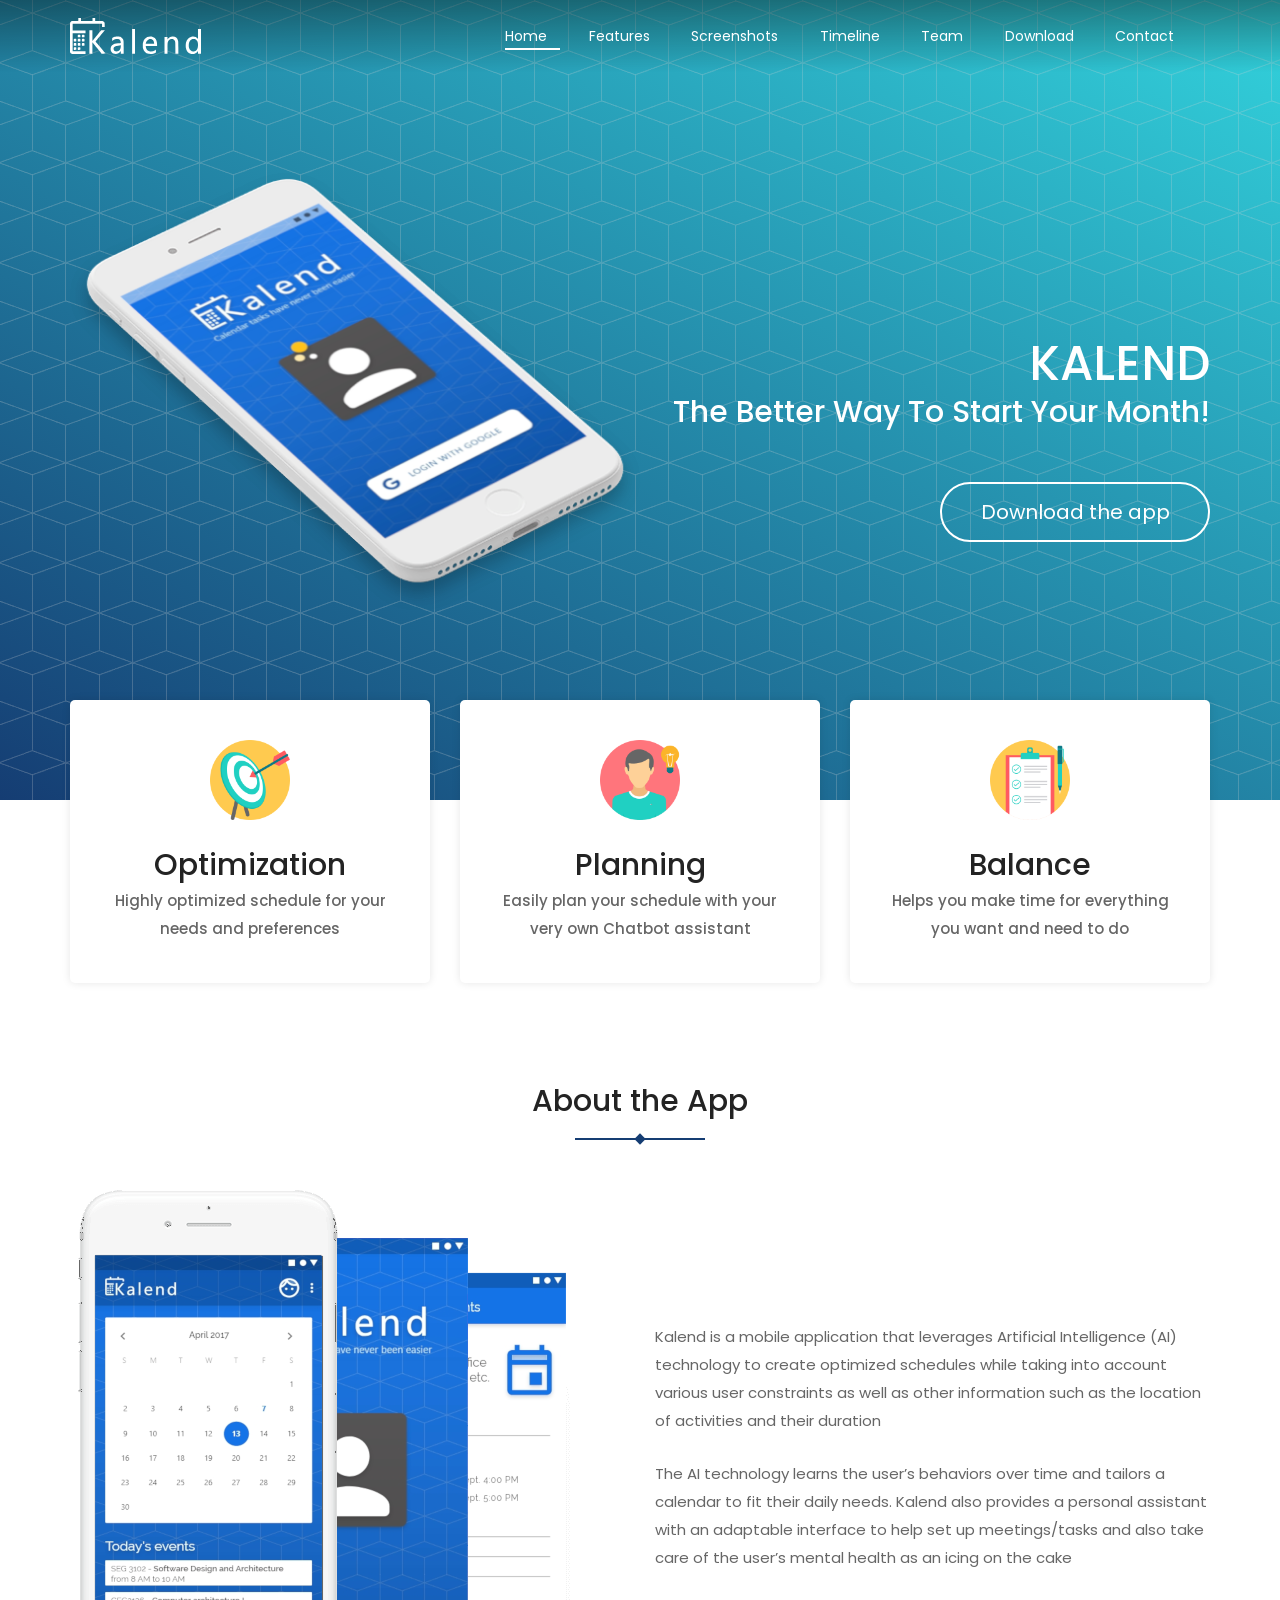
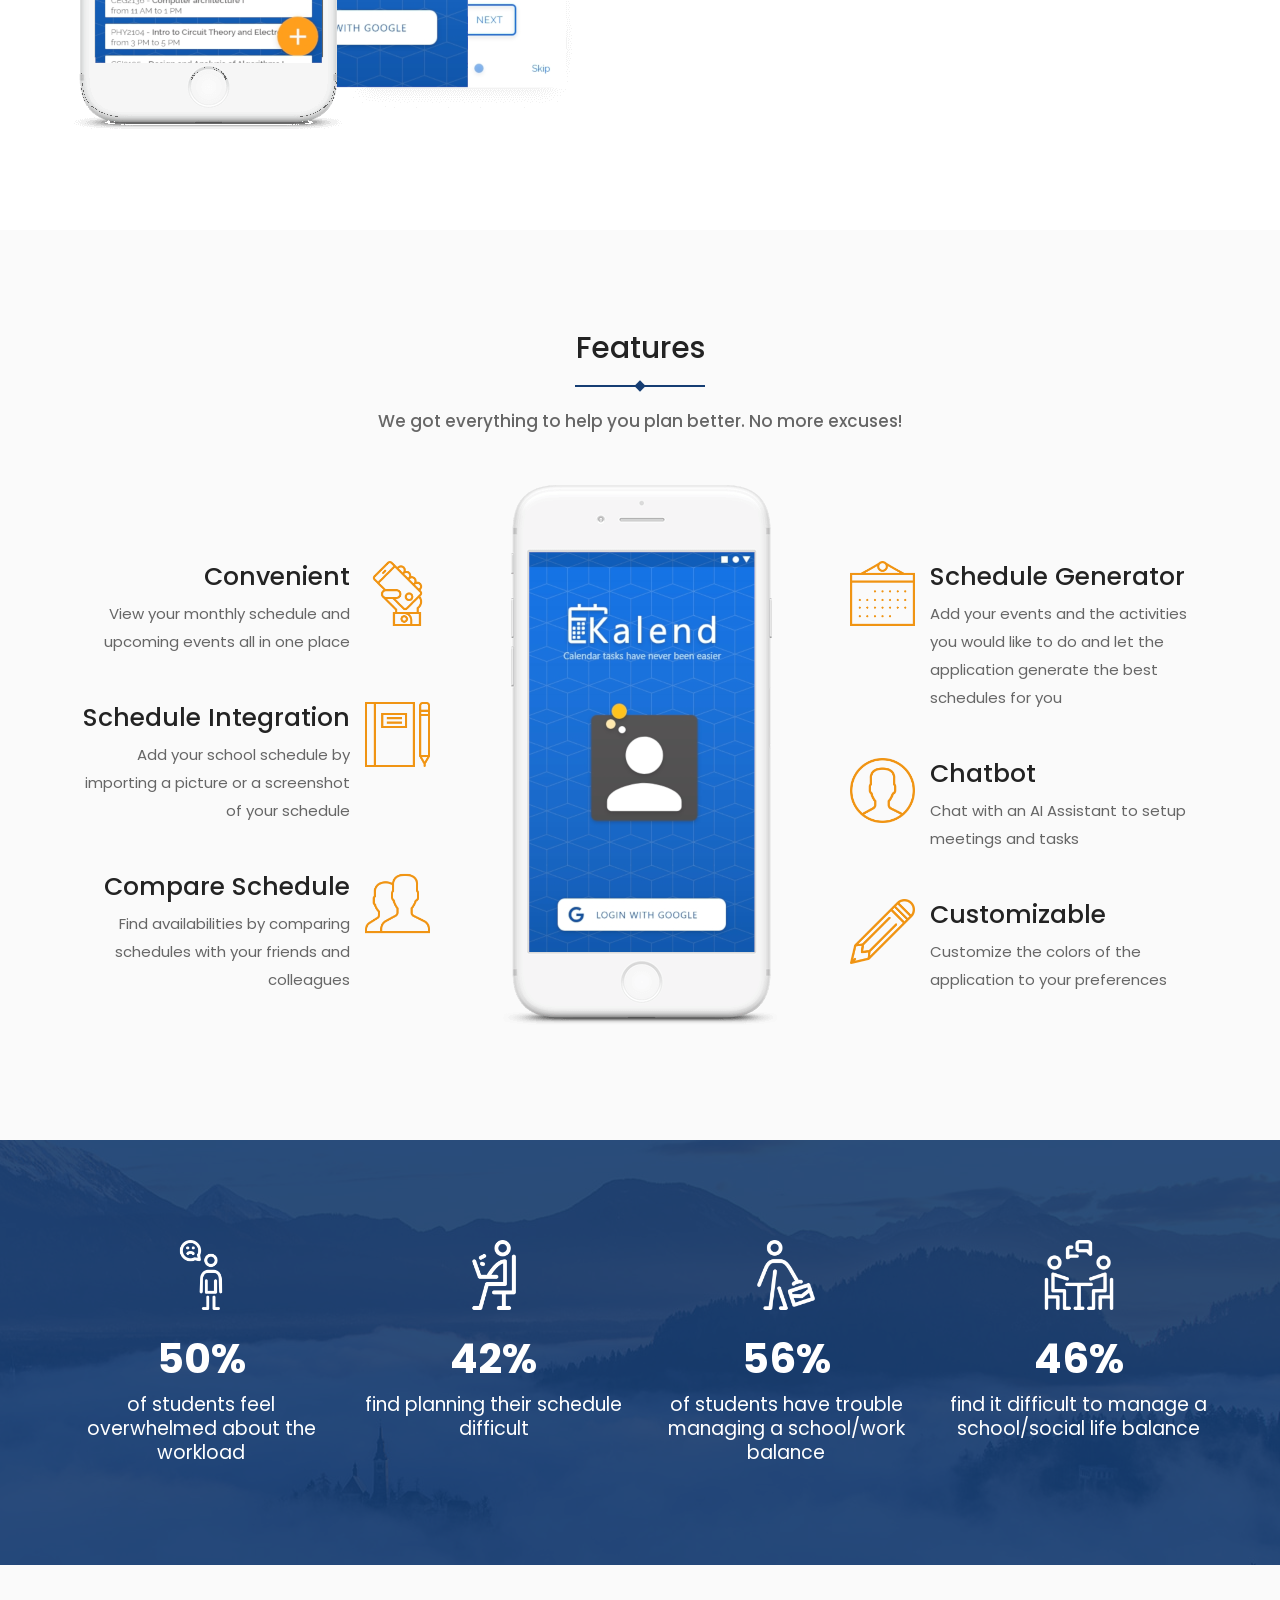
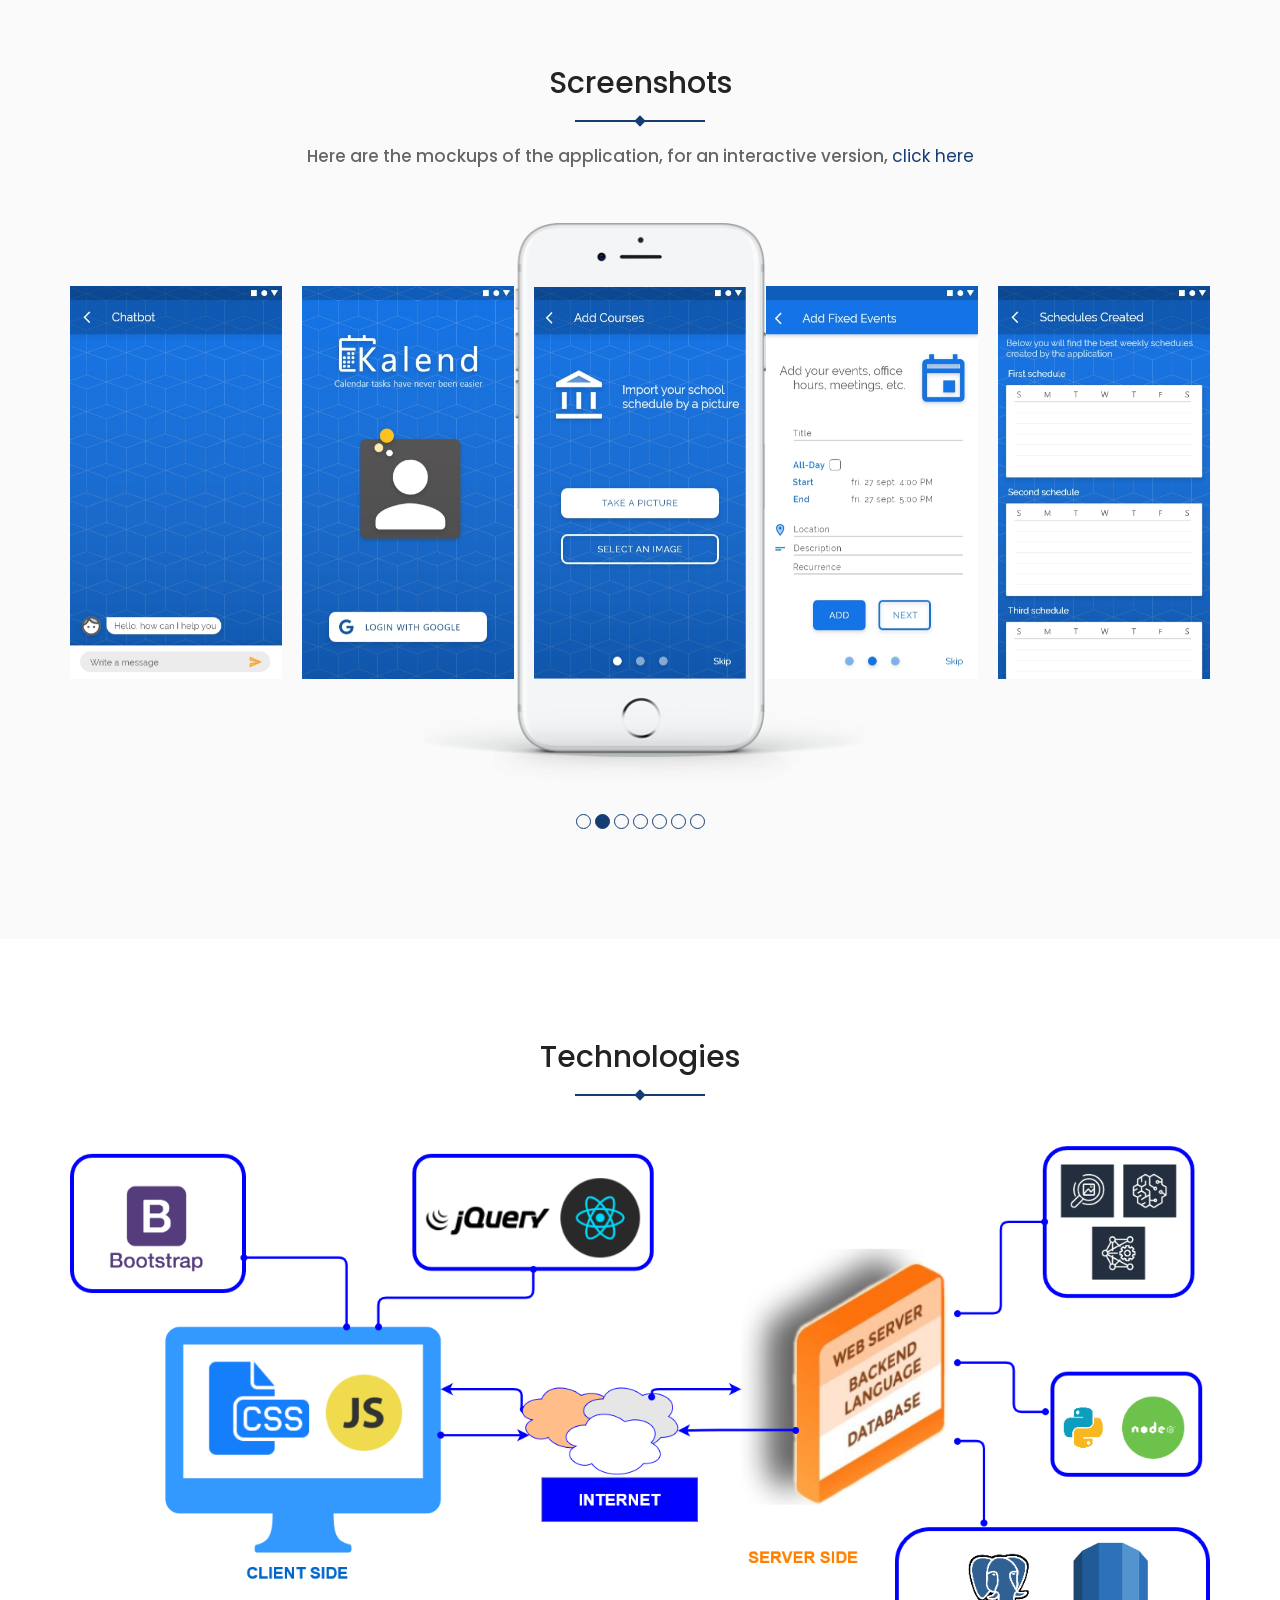
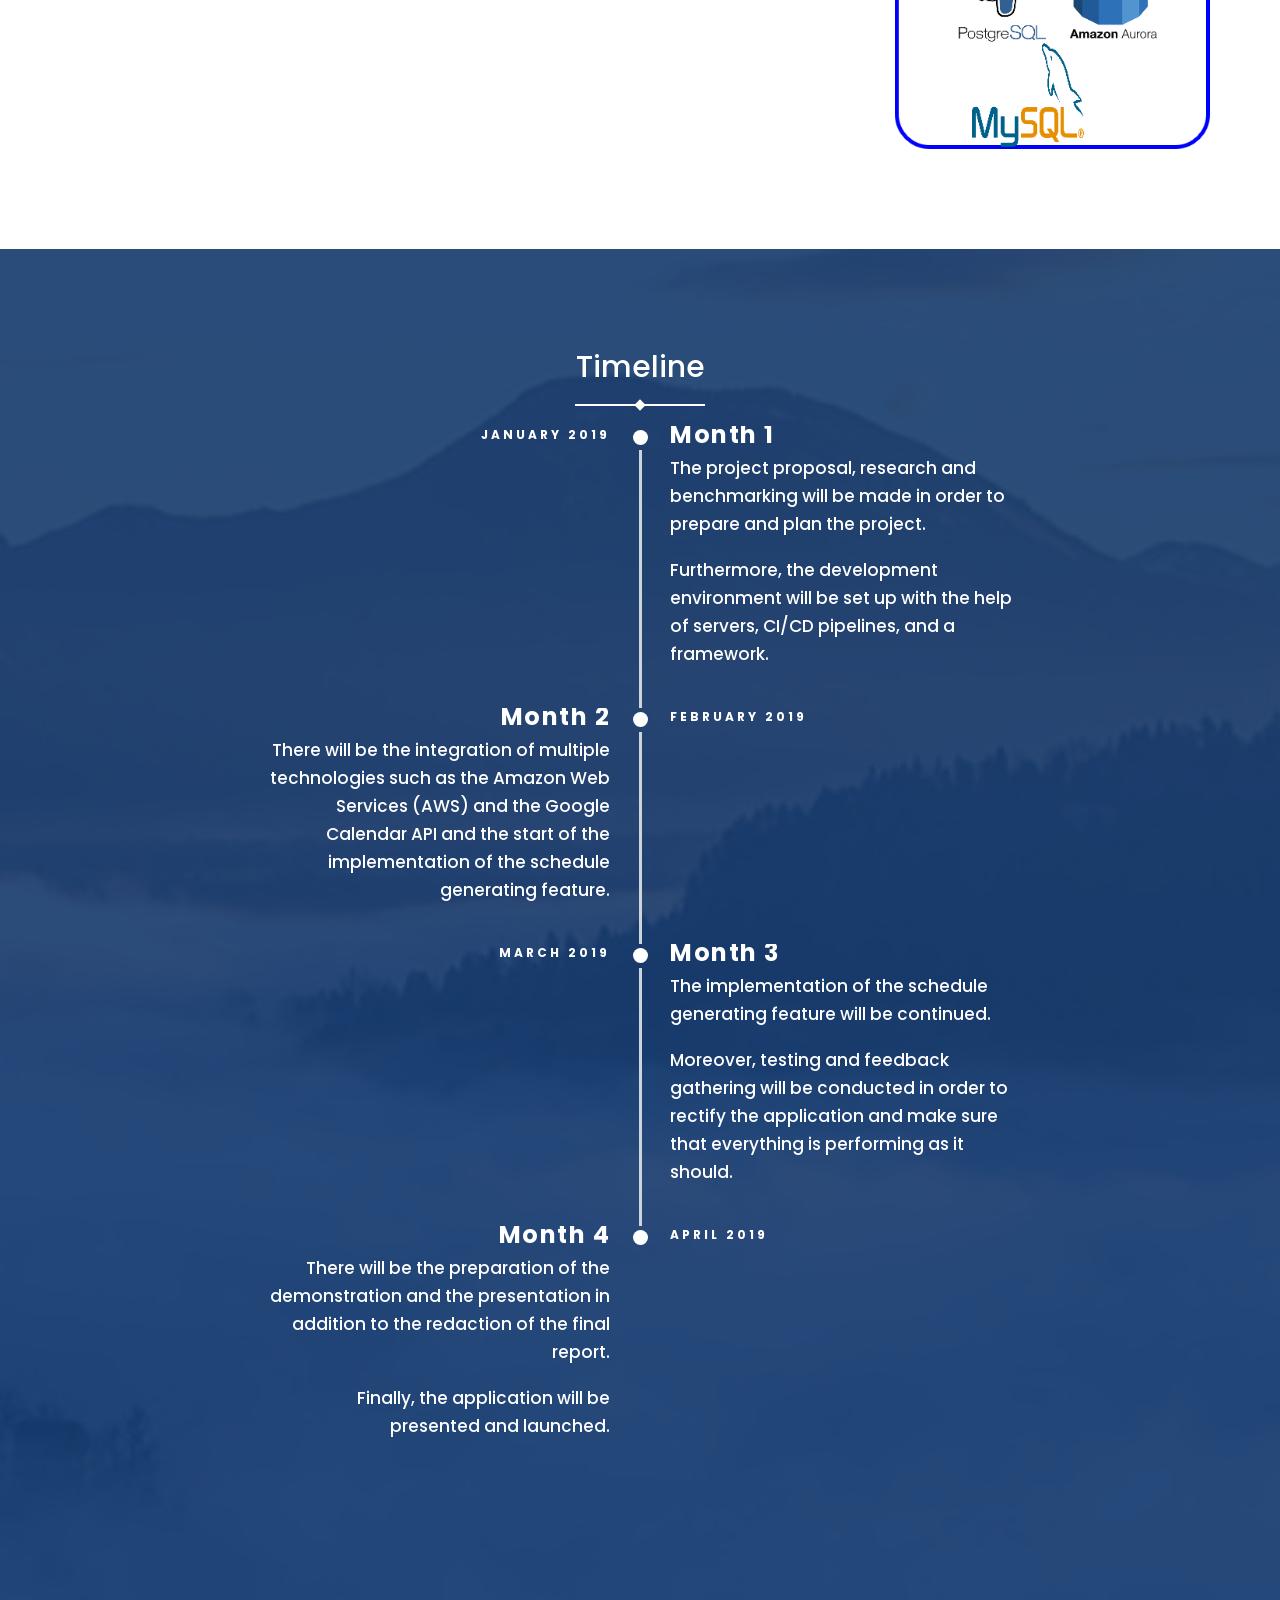
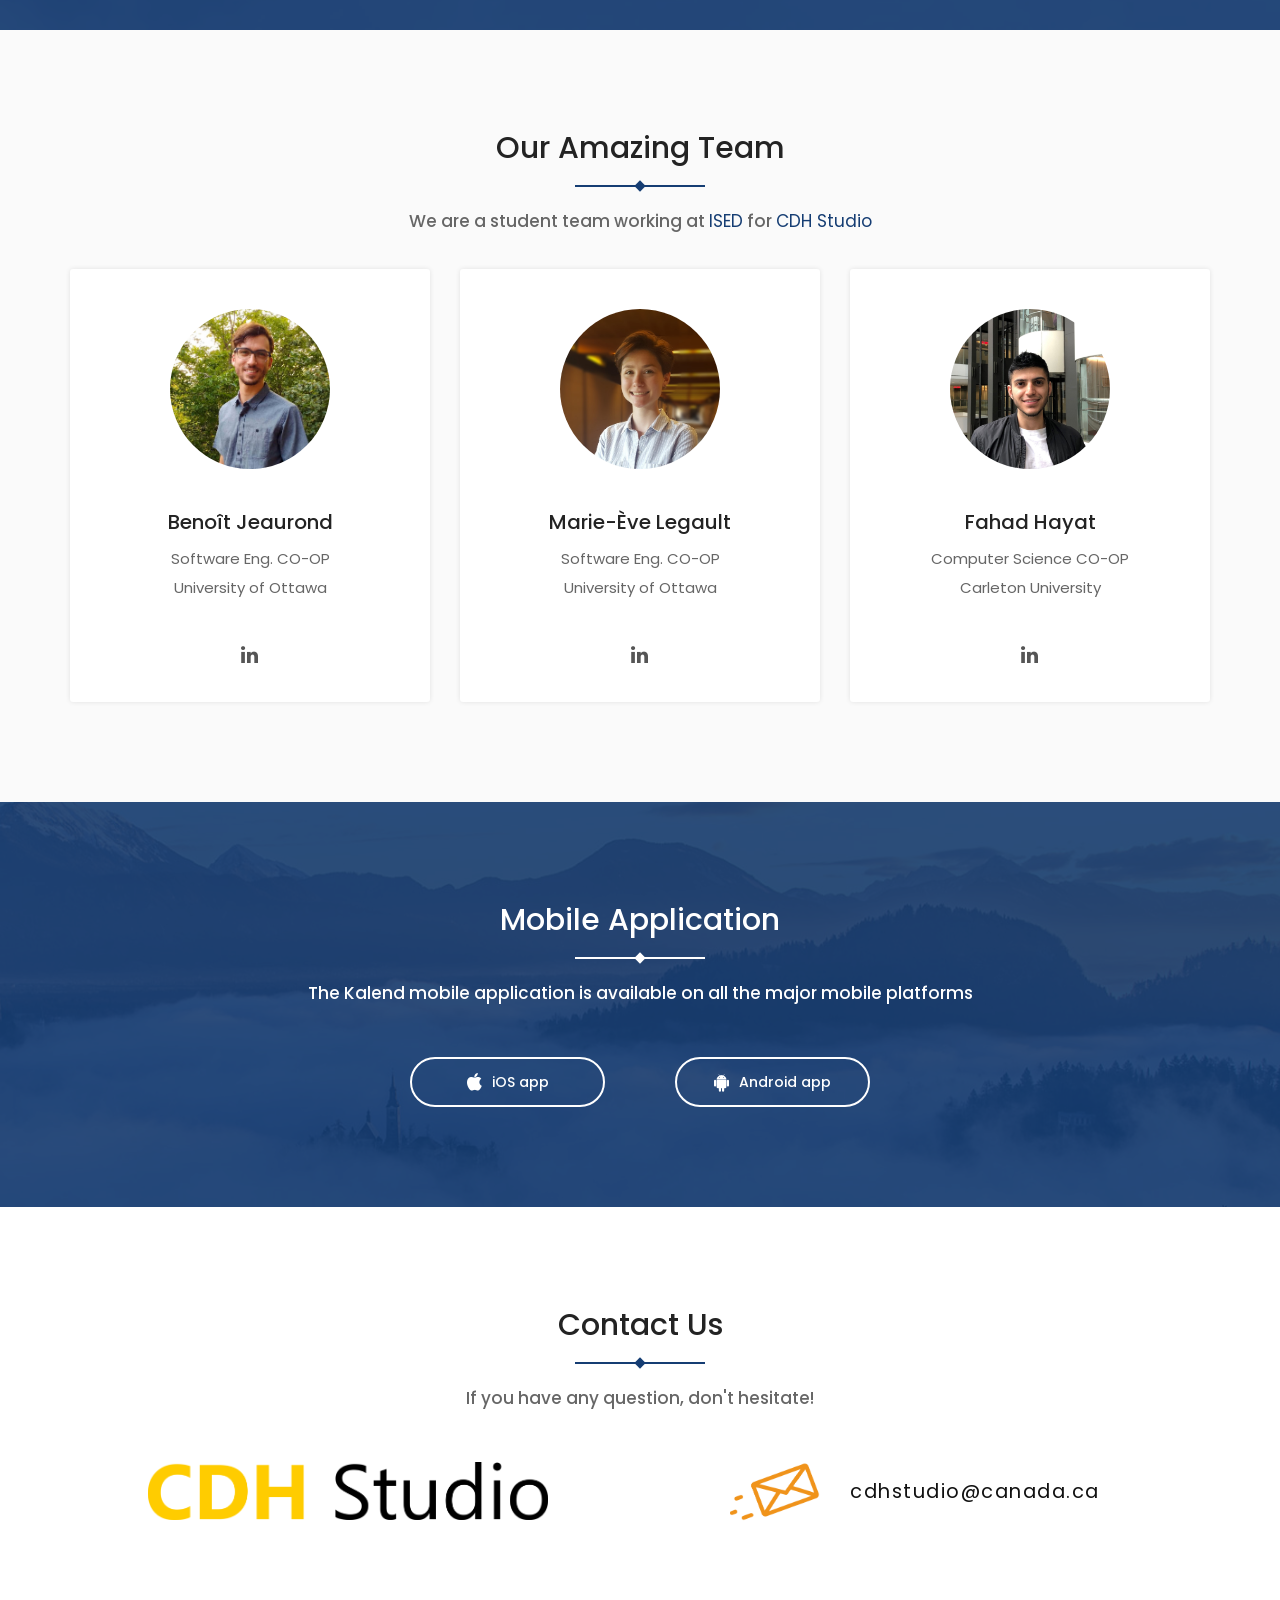
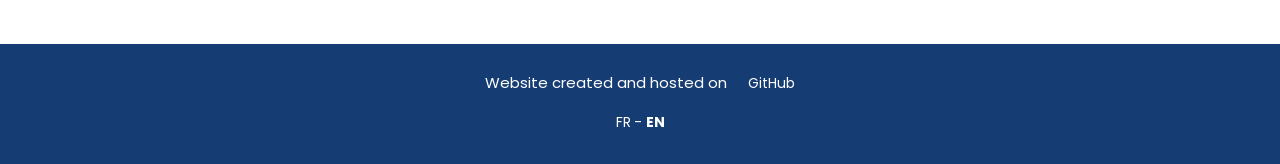
==== commit 63a732be: "Updated the colors, and the download link" ====
--- a/index.html
+++ b/index.html
@@ -375,7 +375,7 @@
                     <span class="en">Here are the mockups of the application, for an interactive version,</span>
                     <span class="fr">Voici les maquettes de l'application. Pour une version interactive, </span> 
                     <a style="font-size: 17px;font-family: 'Poppins', sans-serif;   
-                    color: #ff9f1c;" target="_blank" href="https://xd.adobe.com/view/be58e6ad-f437-4fe1-7b0b-03dc4ed063d1-c869/">
+                    color: #153d73;" target="_blank" href="https://xd.adobe.com/view/be58e6ad-f437-4fe1-7b0b-03dc4ed063d1-c869/">
                         <span class="en">click here</span>
                         <span class="fr">cliquer ici</span>
                     </a>
@@ -625,11 +625,11 @@
                 </p>
             </div>
             <div class="download-btns btn-area text-center">
-                <a href="#"><i class="fa fa-apple"></i>
+                <a href="https://github.com/CDH-Studio/Kalend/releases" target='_blank' rel='noopener noreferrer'><i class="fa fa-apple"></i>
                     <span class="en">iOS app</span>
                     <span class="fr">application iOS</span>
                 </a>
-                <a href="#"><i class="fa fa-android"></i>
+                <a href="https://github.com/CDH-Studio/Kalend/releases" target='_blank' rel='noopener noreferrer'><i class="fa fa-android"></i>
                     <span class="en">Android app</span>
                     <span class="fr">application Android</span></a>
             </div>
@@ -672,7 +672,7 @@
             <div class="container">
                 <p>
                     <span class="en">Website created and hosted on</span>
-                    <span class="fr">Site créé et hébergé sur</span> <span style="color: #ff9f1c;">
+                    <span class="fr">Site créé et hébergé sur</span> <span style="color: #153d73;">
                     <i class="fa fa-github"></i>
                   </span> <a href="https://github.com/BenJeau/benjeau.github.io">GitHub</a></p>
                   <p style="color:#ffffff !important">
--- a/assets/css/style.css
+++ b/assets/css/style.css
@@ -144,7 +144,7 @@
     top: 0;
     width: 100%;
     z-index: 998;
-    background-image: linear-gradient( 0deg, #ffffff00, #00000032);
+    background-image: linear-gradient( 0deg, #00000000, #00000065);
     transition: box-shadow 400ms linear;
     box-shadow: none;
 }
@@ -152,7 +152,7 @@
 .header-area.scrolled {
     transition: box-shadow 400ms linear;
     transition: background-color 400ms linear;
-    background-color: #535353;
+    background-color: #153d73;
     box-shadow: 0 4px 8px 0 rgba(0, 0, 0, 0.2);
   }
 
@@ -288,7 +288,7 @@
     height: 800px;
     background: #9562c7;
     padding-top: 80px;
-    background-image: url(../img/bg-pattern.png),linear-gradient( 30deg, #da39d5e0, #1473e6d9);
+    background-image: url(../img/bg-pattern.png),linear-gradient( 30deg, #153d73, #32D2DC);
 }
 
 .slider-img {
@@ -393,14 +393,14 @@
     height: 100%;
     width: 100%;
     opacity: 0.8;
-    background: rgba(0, 0, 0, 0) linear-gradient(90deg, #ffdc57, #1473E6) repeat scroll 0 0;
+    background: rgba(0, 0, 0, 0) linear-gradient(90deg, #ffdc57, #153d73) repeat scroll 0 0;
 }
 .full-opacity:before{
     opacity: 1;
-    background: rgba(0, 0, 0, 0) linear-gradient(90deg, #ffdc57, #1473E6) repeat scroll 0 0;
+    background: rgba(0, 0, 0, 0) linear-gradient(90deg, #ffdc57, #153d73) repeat scroll 0 0;
 }
 .warm-canvas{
-    background: rgba(0, 0, 0, 0) linear-gradient(90deg, #ffdc57, #1473E6) repeat scroll 0 0;
+    background: rgba(0, 0, 0, 0) linear-gradient(90deg, #ffdc57, #153d73) repeat scroll 0 0;
 }
 canvas.worms.sketch{
     max-width: 100%;
@@ -503,7 +503,7 @@
     bottom: 0;
     height: 2px;
     width: 130px;
-    background-color: #ff9f1c;
+    background-color: #153d73;
     left: calc(50% - 65px);
 }
 
@@ -518,7 +518,7 @@
     bottom: -3px;
     height: 8px;
     width: 8px;
-    background-color: #ff9f1c;
+    background-color: #153d73;
     left: calc(50% - 4px);
     -webkit-transform: rotate(45deg);
     -ms-transform: rotate(45deg);
@@ -630,7 +630,7 @@
     top: 0;
     height: 100%;
     width: 100%;
-    background-color: rgba(20, 115, 230,0.9);
+    background-color: rgba(21, 61, 115, 0.9);
 }
 
 .ach-single {
@@ -697,7 +697,7 @@
 .screen-slider .owl-dots .owl-dot {
     height: 15px;
     width: 15px;
-    border: 1px solid #1473E6;
+    border: 1px solid #153d73;
     border-radius: 50%;
     display: inline-block;
     margin: 0px 2px;
@@ -707,7 +707,7 @@
 }
 
 .screen-slider .owl-dots .active {
-    background-color: #1473E6;
+    background-color: #153d73;
 }
 
 
@@ -773,7 +773,7 @@
     margin: 0px 5px;
 }
 .tst-social li a:hover {
-	color: #1473E6;
+	color: #153d73;
 }
 
 .testimonial-slider .owl-dots {
@@ -818,7 +818,7 @@
     top: 0;
     height: 100%;
     width: 100%;
-    background-image: linear-gradient( 30deg, #da39d5e0, #1473e6d9);
+    background-image: linear-gradient( 30deg, #da39d5e0, #153d73d9);
 }
 .video-area h2{
 	font-size: 40px;
@@ -835,7 +835,7 @@
 }
 .video-area a{
 	font-size: 22px;
-    color: #1473E6;
+    color: #153d73;
     height: 50px;
     width: 50px;
 	position: relative;
@@ -914,7 +914,7 @@
     box-shadow: 0px 3px 10px rgba(0,0,0,0.1);
 }
 .prc-head{
-        background: #1473E6;
+        background: #153d73;
     text-align: center;
     padding: 40px;
 }
@@ -953,7 +953,7 @@
     font-weight: 400;
     letter-spacing: 0;
     color: #333;
-    border: 1px solid #1473E6;
+    border: 1px solid #153d73;
     padding: 5px 21px;
     border-radius: 3px;
     display: inline-block;
@@ -961,7 +961,7 @@
 }
 .single-price a:hover{
     color: #fff;
-    background-color: #1473E6;
+    background-color: #153d73;
 }
 
 /*===========================
@@ -1033,7 +1033,7 @@
     height: 100%;
     width: 100%;
     z-index: -1;
-    background-color: rgba(20, 115, 230,0.9);
+    background-color: rgba(21, 61, 115, 0.9);
 }
 .download-btns a {
     margin: 0px 32px;
@@ -1051,7 +1051,7 @@
 }
 .download-btns a:hover{
     background-color: #fff;
-    color: #1473E6;
+    color: #153d73;
 }
 .download-btns a i {
     font-size: 19px;
@@ -1100,7 +1100,7 @@
     letter-spacing: 0;
 }
 .single-post h2 a:hover{
-    color: #1473E6;
+    color: #153d73;
 }
 .single-post p{
     color: #555;
@@ -1150,7 +1150,7 @@
 .contact-form #send{
     height: 45px;
     width: 150px;
-    background: #1473E6;
+    background: #153d73;
     color: #fff;
     text-align: center;
     line-height: 45px;
@@ -1169,7 +1169,7 @@
 }
 .s-info i{
         font-size: 21px;
-    color: #1473E6;
+    color: #153d73;
     float: left;
     margin-right: 14px;
     margin-top: 6px;
@@ -1195,7 +1195,7 @@
     height: 50px;
     width: 50px;
     border-radius: 50%;
-    background-color: #1473E6;
+    background-color: #153d73;
     color: #fff;
     text-align: center;
     line-height: 50px;
@@ -1234,7 +1234,7 @@
 .footer-area{
     height: 120px;
     text-align: center;
-    background-color: #1473E6;
+    background-color: #153d73;
     display: flex;
     align-items: center;
 }
@@ -1242,7 +1242,7 @@
     color: #ffffff;
 }
 .footer-area p a{
-    color: #ff9f1c;
+    color: #ffffff;
     font-size: 14px;
 }
 /*===========================
@@ -1278,7 +1278,7 @@
 }
 
 .list-item h2.blog-title a:hover {
-    color: #1473E6;
+    color: #153d73;
 }
 
 .blog-meta {}
@@ -1308,7 +1308,7 @@
 .list-item a.read-more {
     width: 130px;
     height: 40px;
-    background: #1473E6;
+    background: #153d73;
     display: block;
     text-align: center;
     line-height: 40px;
@@ -1357,7 +1357,7 @@
 .blog-single-tags ul li a {
     display: inline-block;
     padding: 9px 15px;
-    background: #1473E6;
+    background: #153d73;
     color: #fff;
     text-transform: uppercase;
     line-height: 14px;
@@ -1555,7 +1555,7 @@
 }
 
 .leave-comment form input#comment-submit {
-    background: #1473E6;
+    background: #153d73;
     border: 1px solid transparent;
     text-transform: uppercase;
     font-size: 12px;
@@ -1592,7 +1592,7 @@
 }
 .crumbs-inner h2 {
     text-transform: uppercase;
-    color: #1473E6;
+    color: #153d73;
     letter-spacing: 0.05em;
     margin-bottom: 12px;
     font-size: 36px;
@@ -1609,7 +1609,7 @@
     text-transform: uppercase;
     font-size: 12px;
     letter-spacing: 0;
-    color: #1473E6;
+    color: #153d73;
 }
 
 .crumbs-inner ul li a {
@@ -1649,7 +1649,7 @@
 
 .pagination ul {
     display: inline-block;
-    background: #1473E6;
+    background: #153d73;
     padding: 4px 7px;
     border-radius: 1px;
     box-shadow: 0px 0px 5px rgba(0, 0, 0, 0.3);
@@ -1732,7 +1732,7 @@
     top: 0;
     height: 45px;
     width: 45px;
-    background: #1473E6;
+    background: #153d73;
     border: 1px solid transparent;
     color: #ffffff;
     border-radius: 2px;
@@ -1746,7 +1746,7 @@
 
 .widget-title {
     margin-bottom: 30px;
-    background: #1473E6;
+    background: #153d73;
     padding: 8px 10px;
     border-radius: 2px;
 }
@@ -1801,7 +1801,7 @@
 }
 
 .meta--content a:hover {
-    color: #1473E6;
+    color: #153d73;
 }
 
 .meta--content span.up-time {
@@ -1840,7 +1840,7 @@
 .widget--archive-list ul li a:hover::before,
 .sidebar--area .widget-nav-menu ul li a:hover::before,
 .sidebar--area .widget-nav-menu ul li a:hover {
-    color: #1473E6;
+    color: #153d73;
 }
 
 .widget--category-list ul li a span,
@@ -1856,7 +1856,7 @@
     display: inline-block;
     font-size: 10px;
     text-transform: uppercase;
-    background: #1473E6;
+    background: #153d73;
     color: #fff;
     padding: 7px 13px;
     margin-bottom: 5px;
@@ -2153,7 +2153,7 @@
 
 #team .container .section-title a {
     font-size: 17px;
-    color: #ff9f1c;
+    color: #153d73;
     font-family: 'Poppins', sans-serif;
 }
 
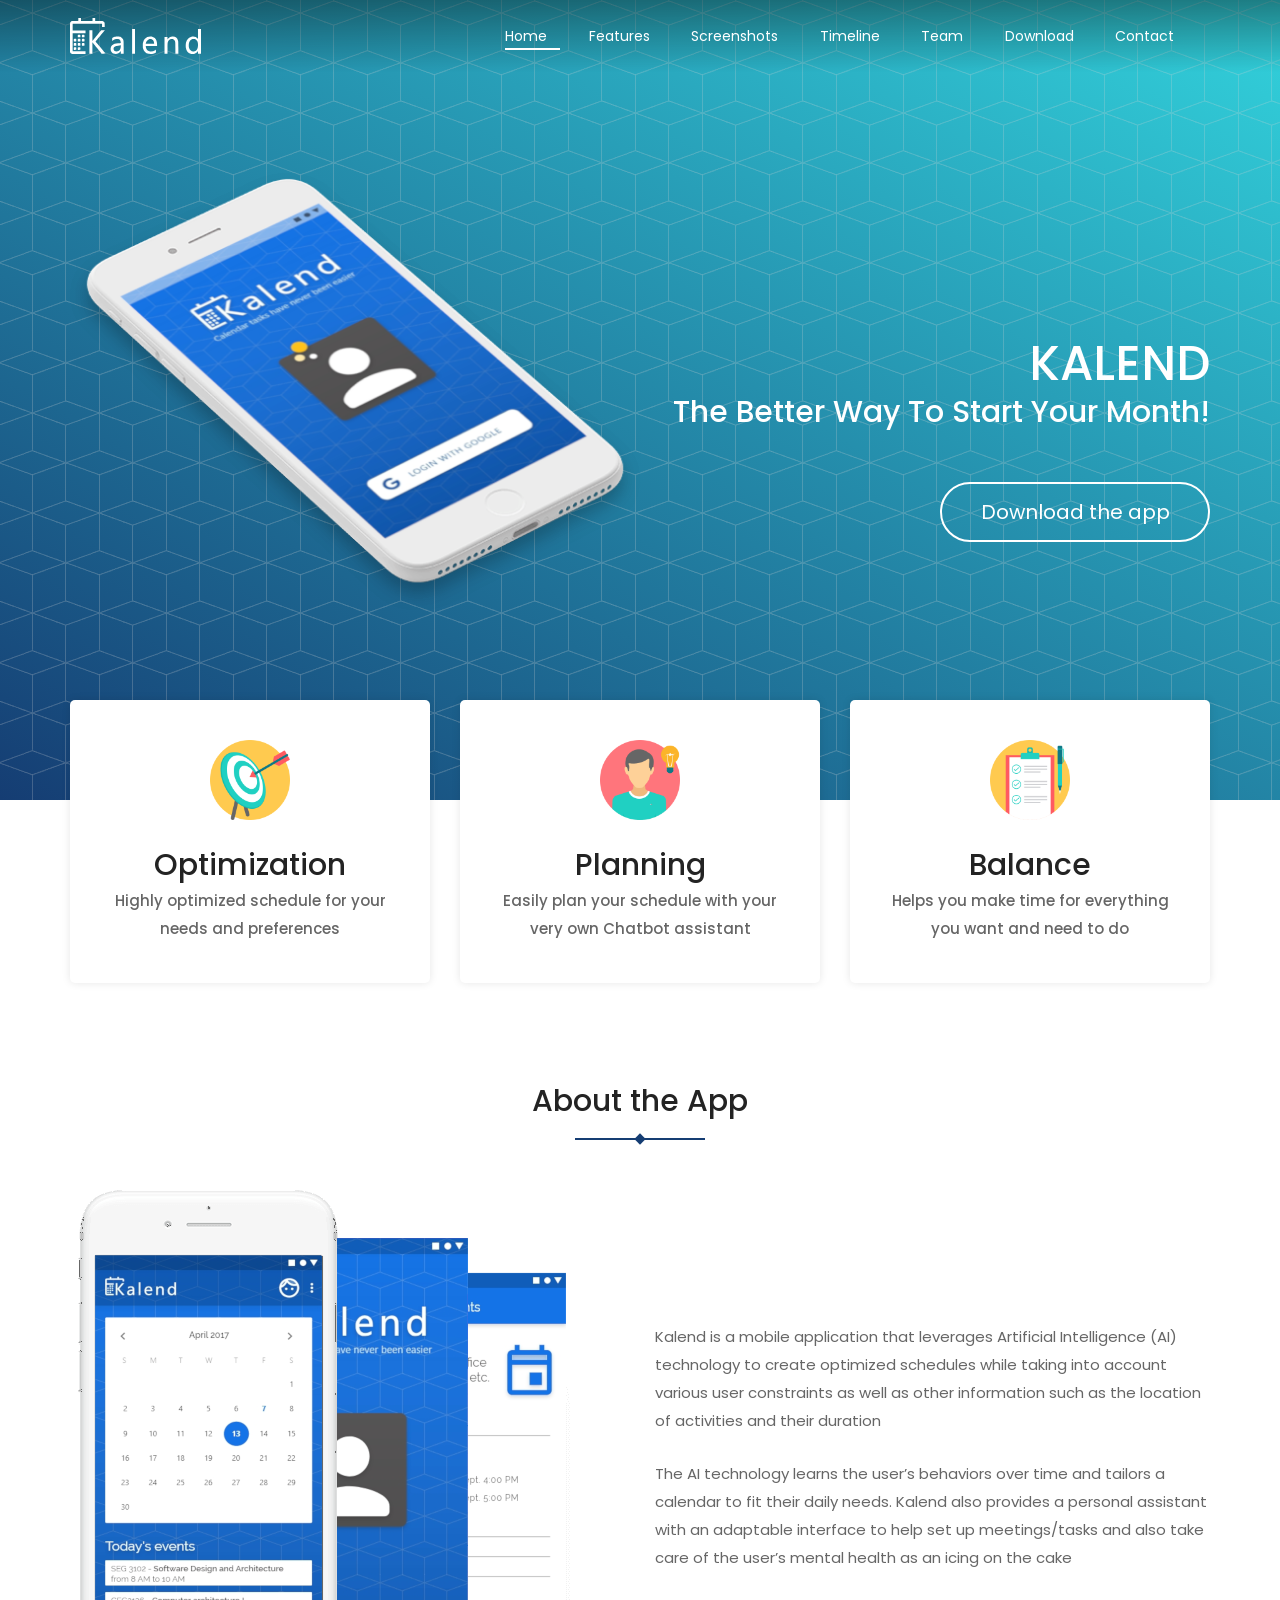
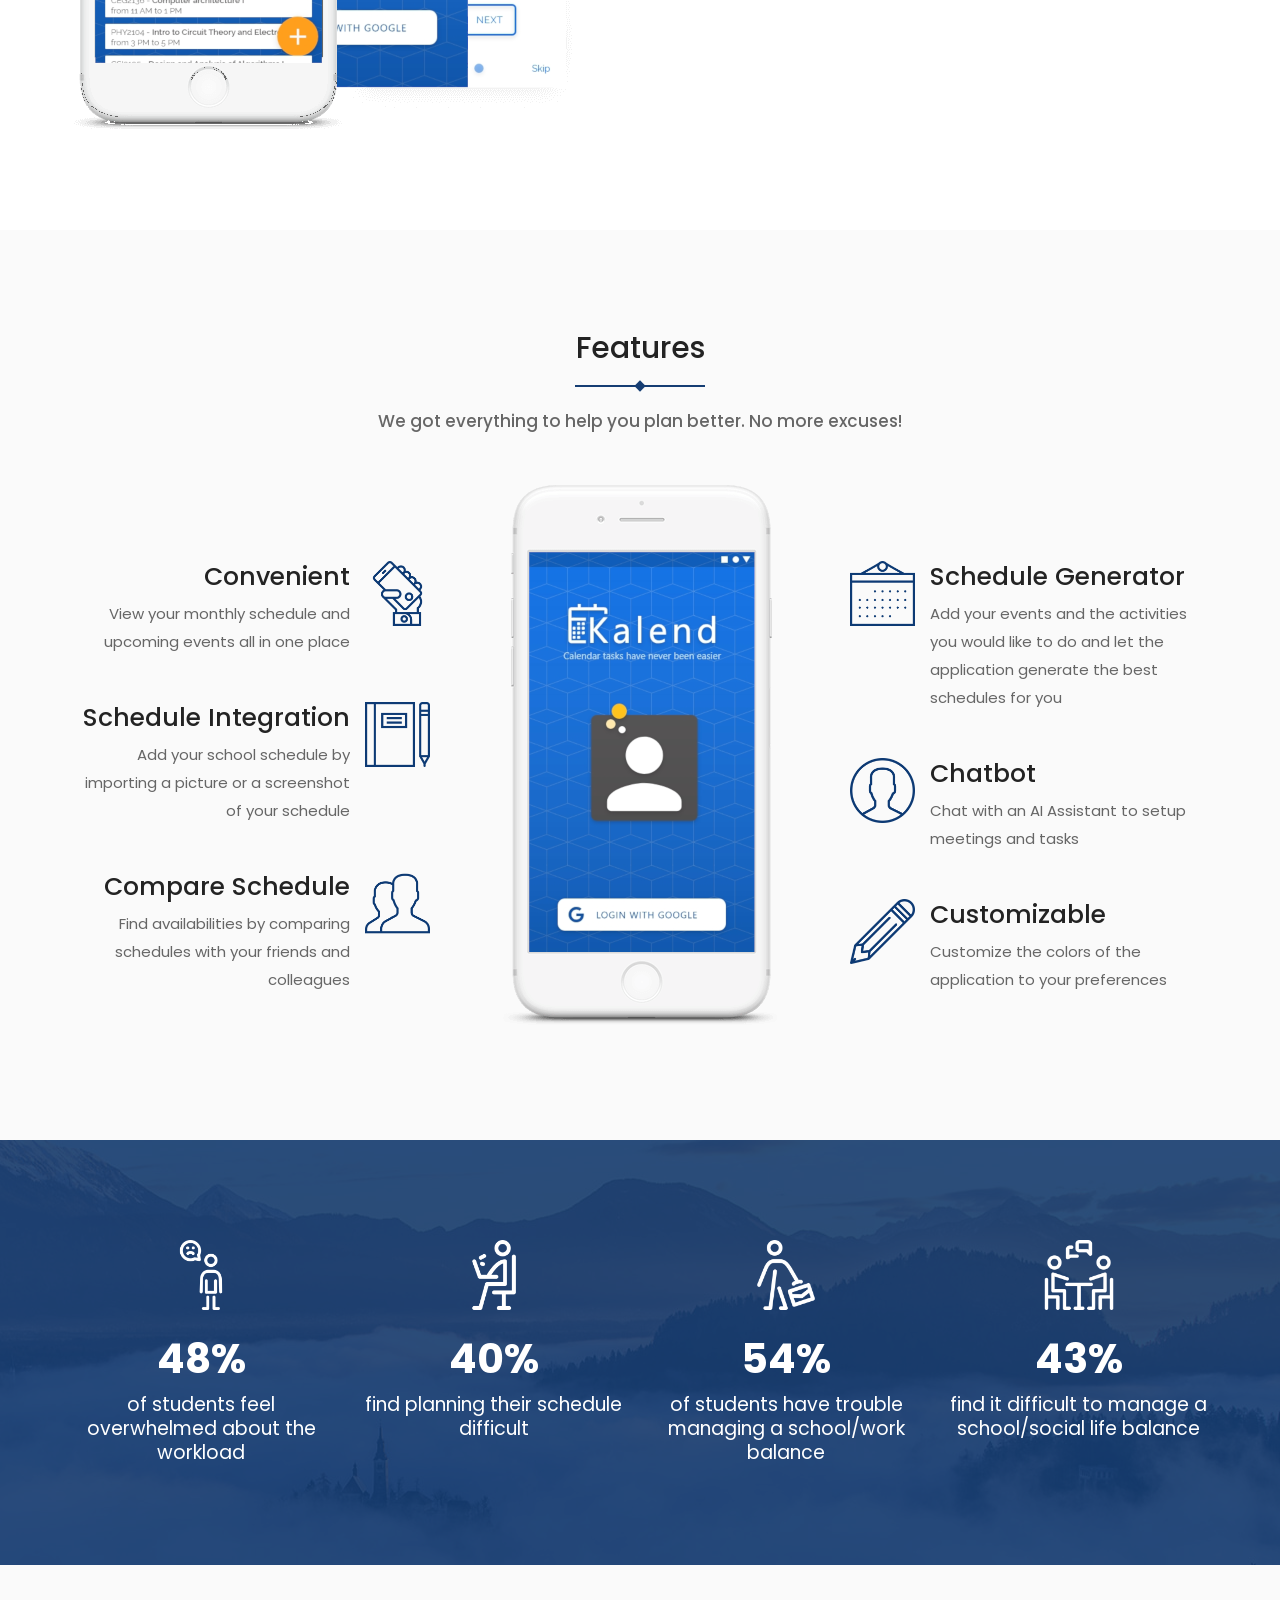
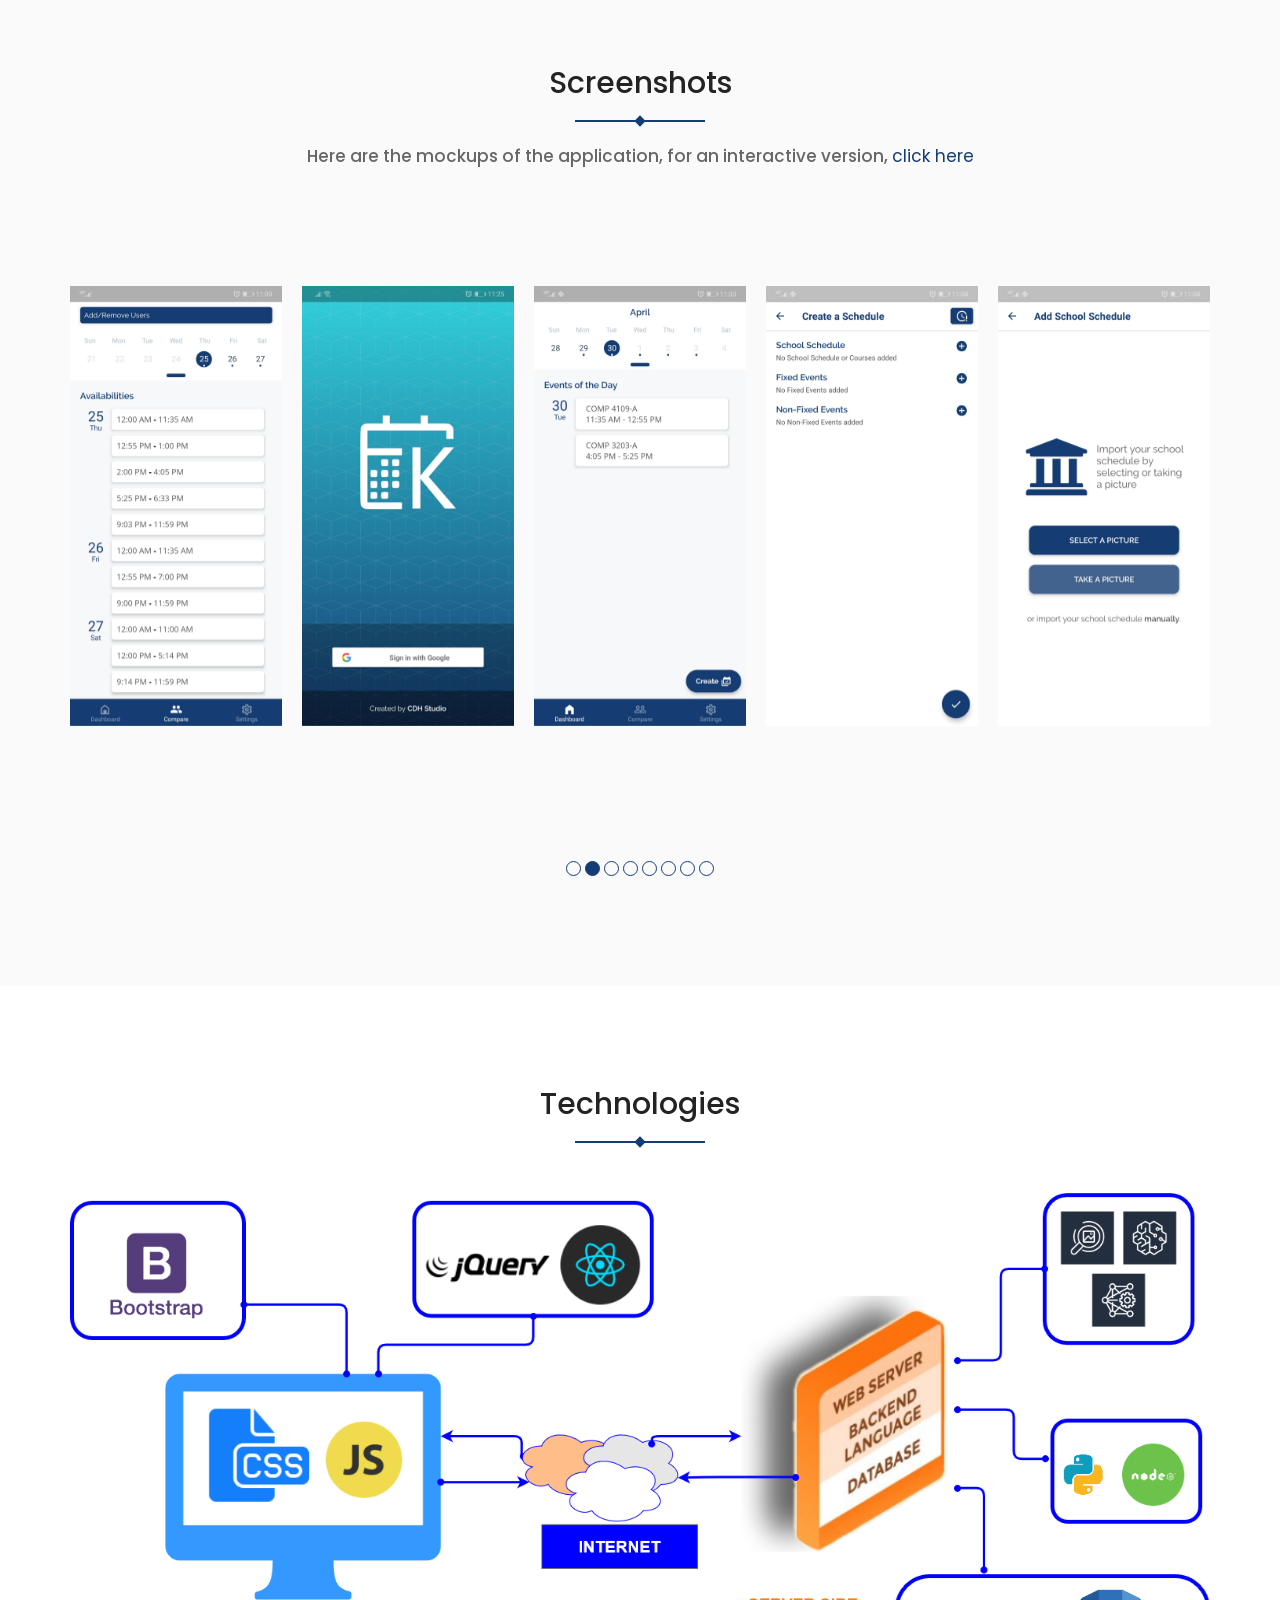
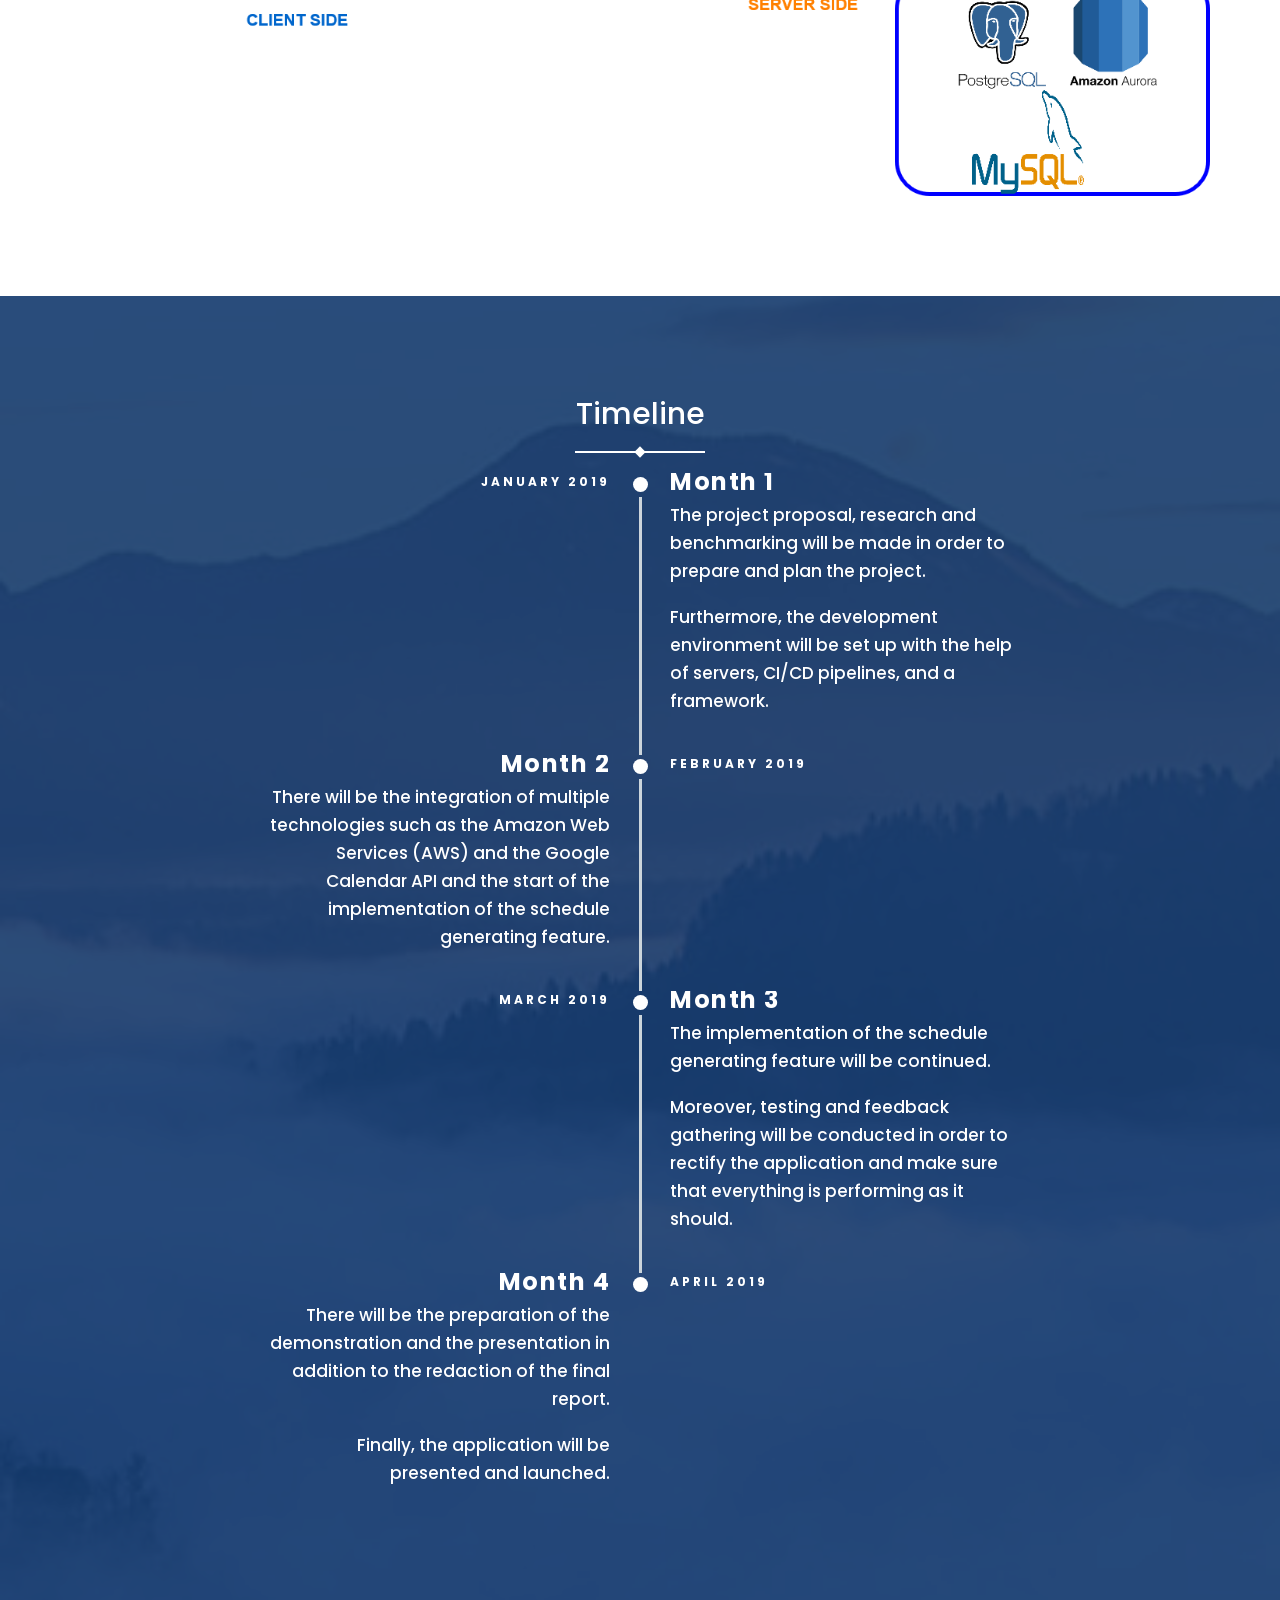
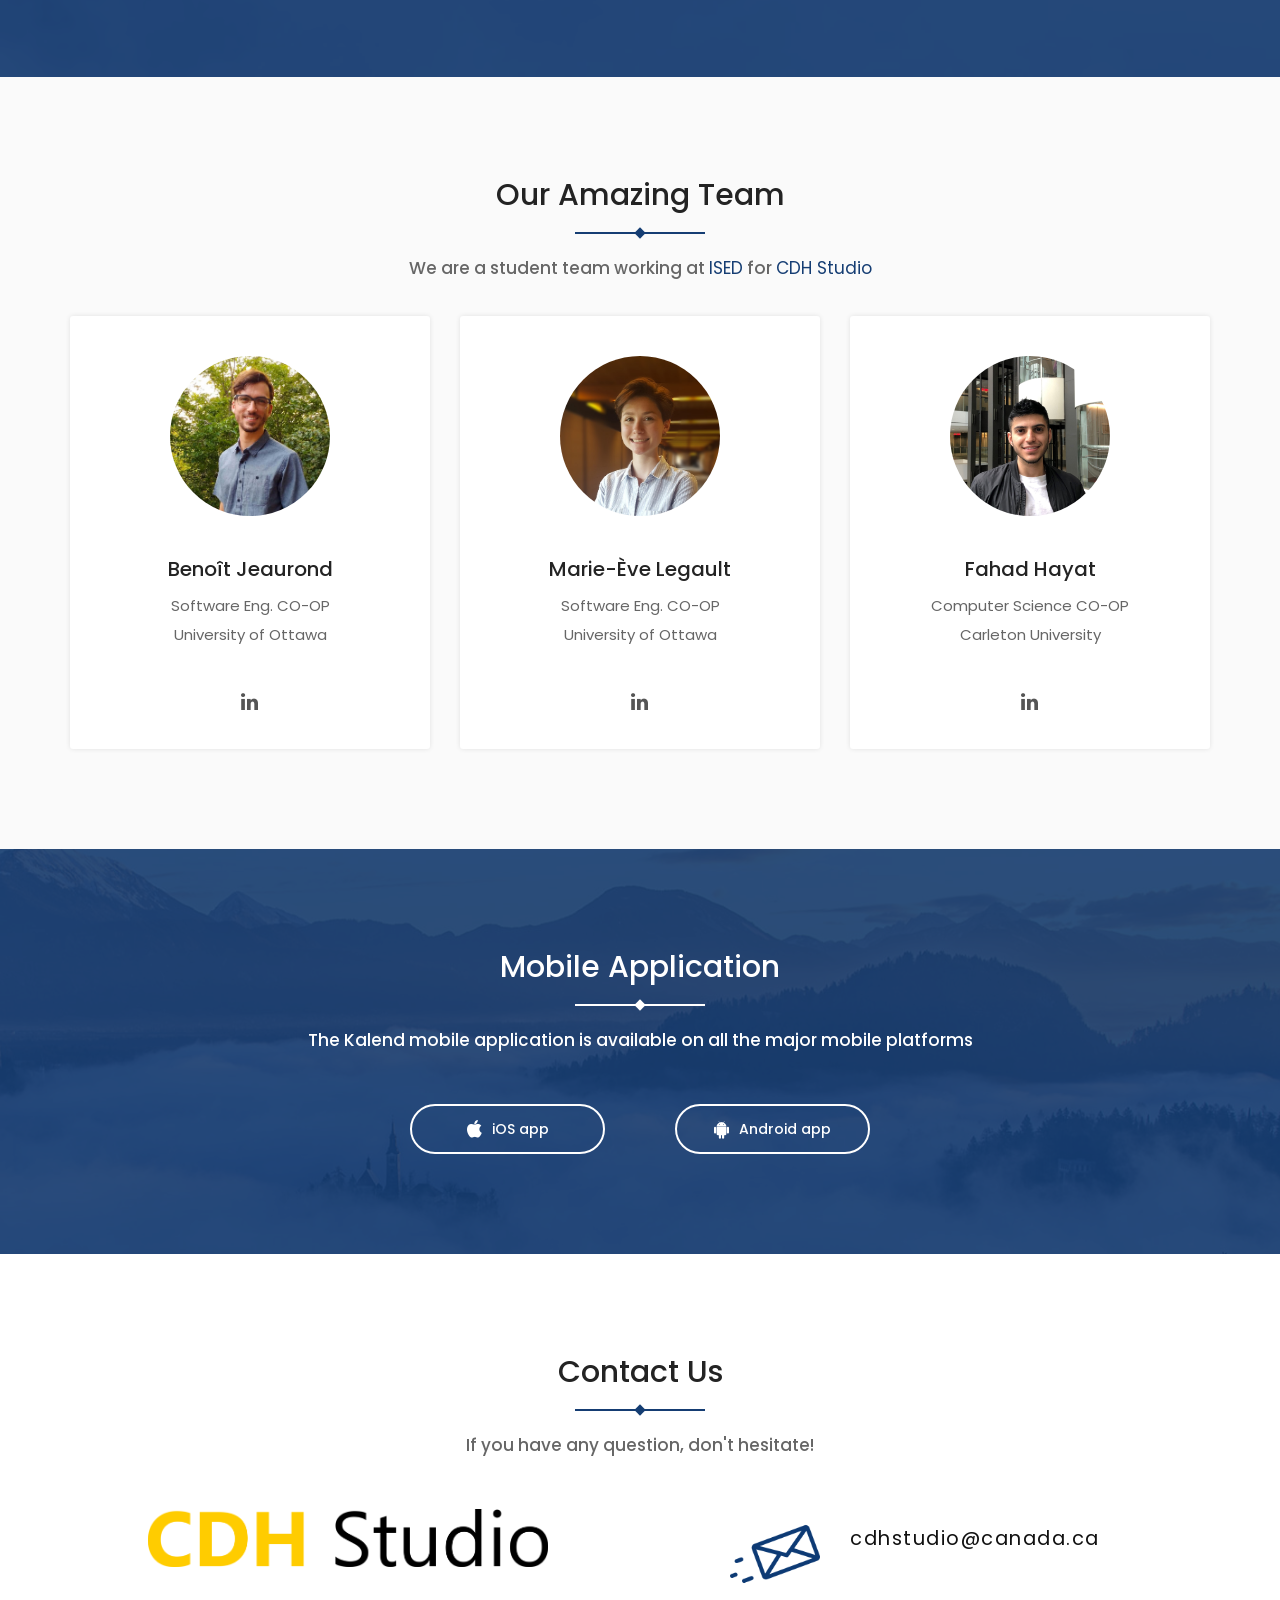
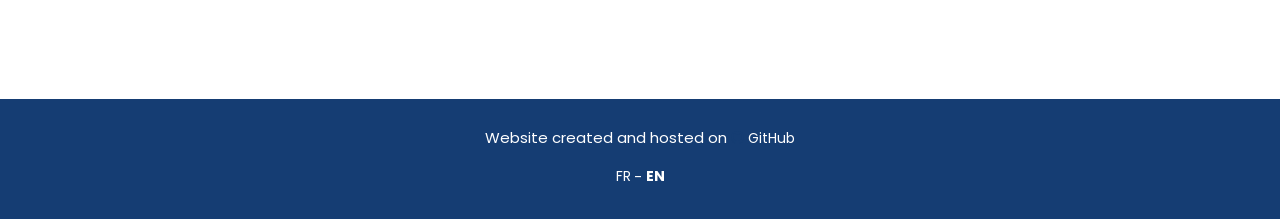
==== commit 4abcf891: "Changed picture in carroussel" ====
--- a/index.html
+++ b/index.html
@@ -381,7 +381,6 @@
                     </a>
                 </p>
             </div>
-            <img class="screen-img" src="assets/img/mobile/screen-slider.png" alt="mobile screen">
             <div class="screen-slider owl-carousel">
                 <div class="single-screen">
                     <img src="assets/img/mobile/screen-slider/screen1.jpg" alt="mobile screen">
@@ -403,6 +402,9 @@
                 </div>
                 <div class="single-screen">
                     <img src="assets/img/mobile/screen-slider/screen7.jpg" alt="mobile screen">
+                </div>
+                <div class="single-screen">
+                    <img src="assets/img/mobile/screen-slider/screen8.jpg" alt="mobile screen">
                 </div>
             </div>
         </div>
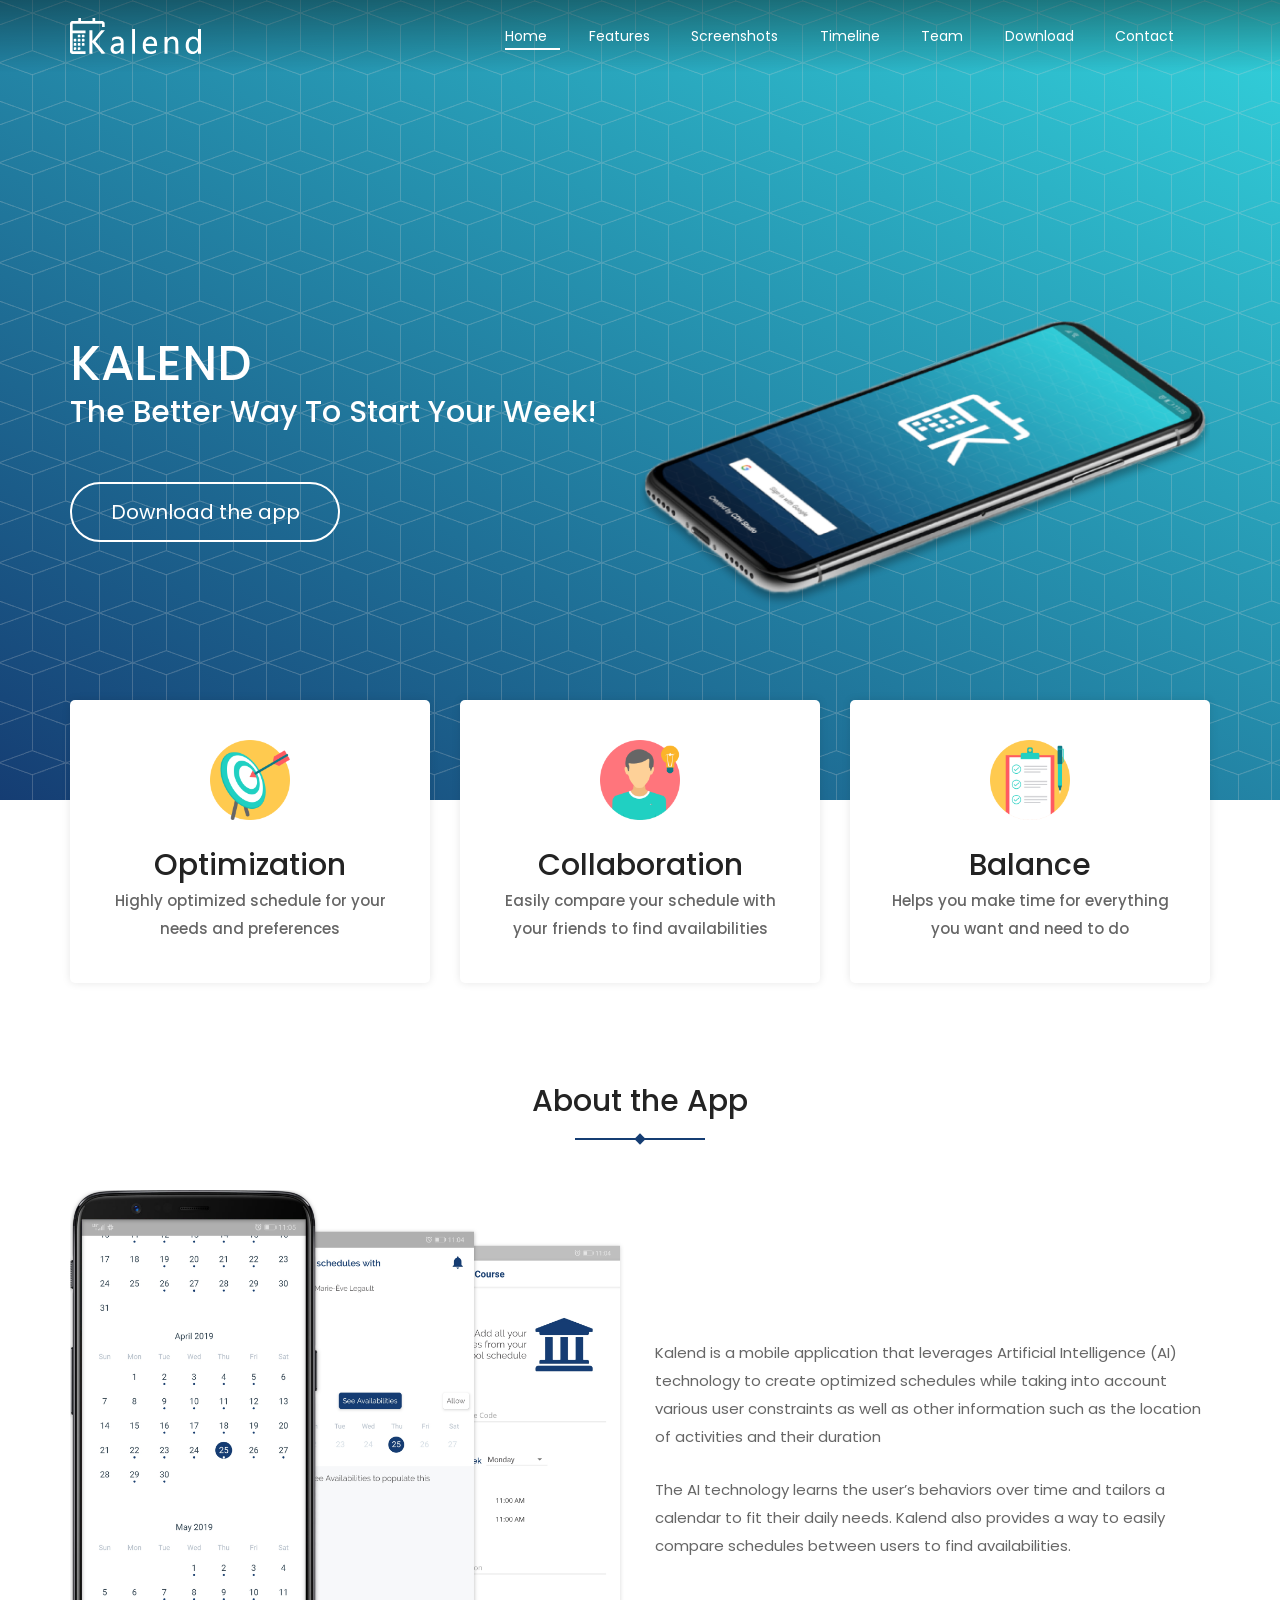
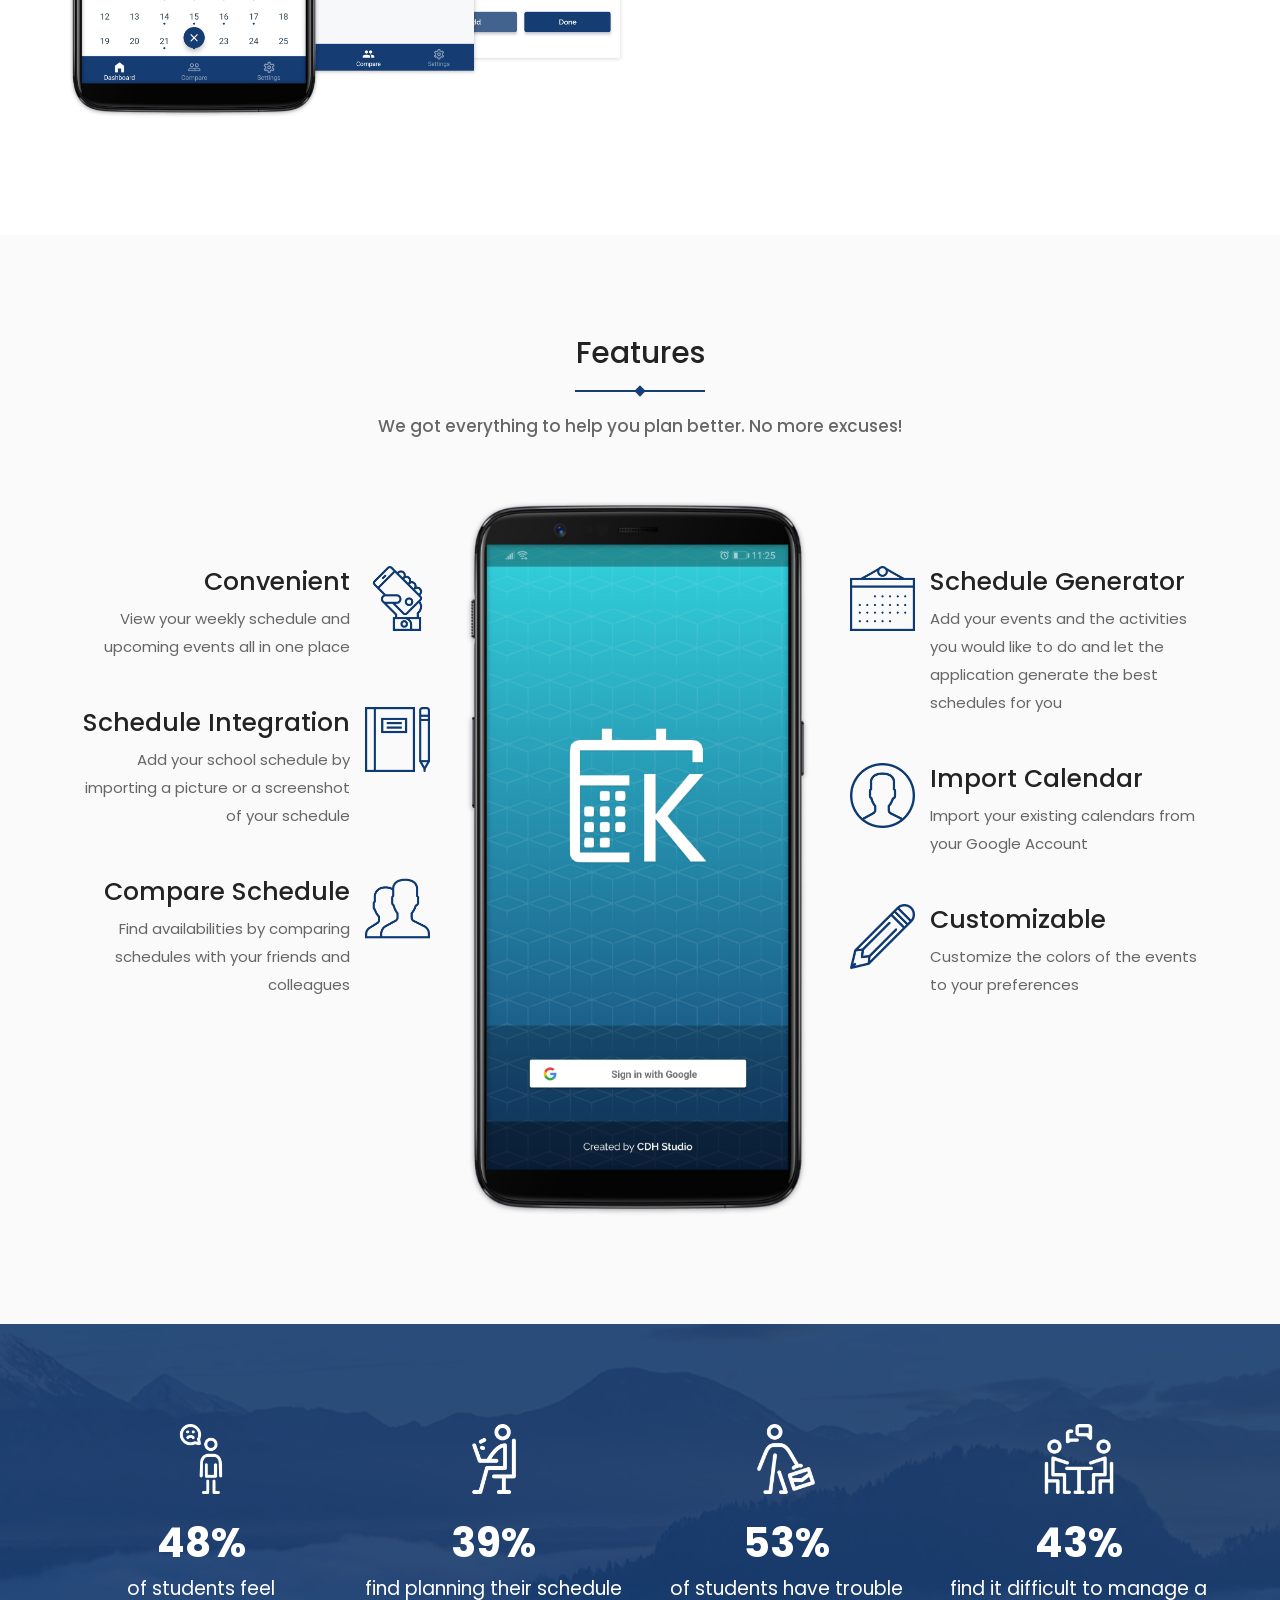
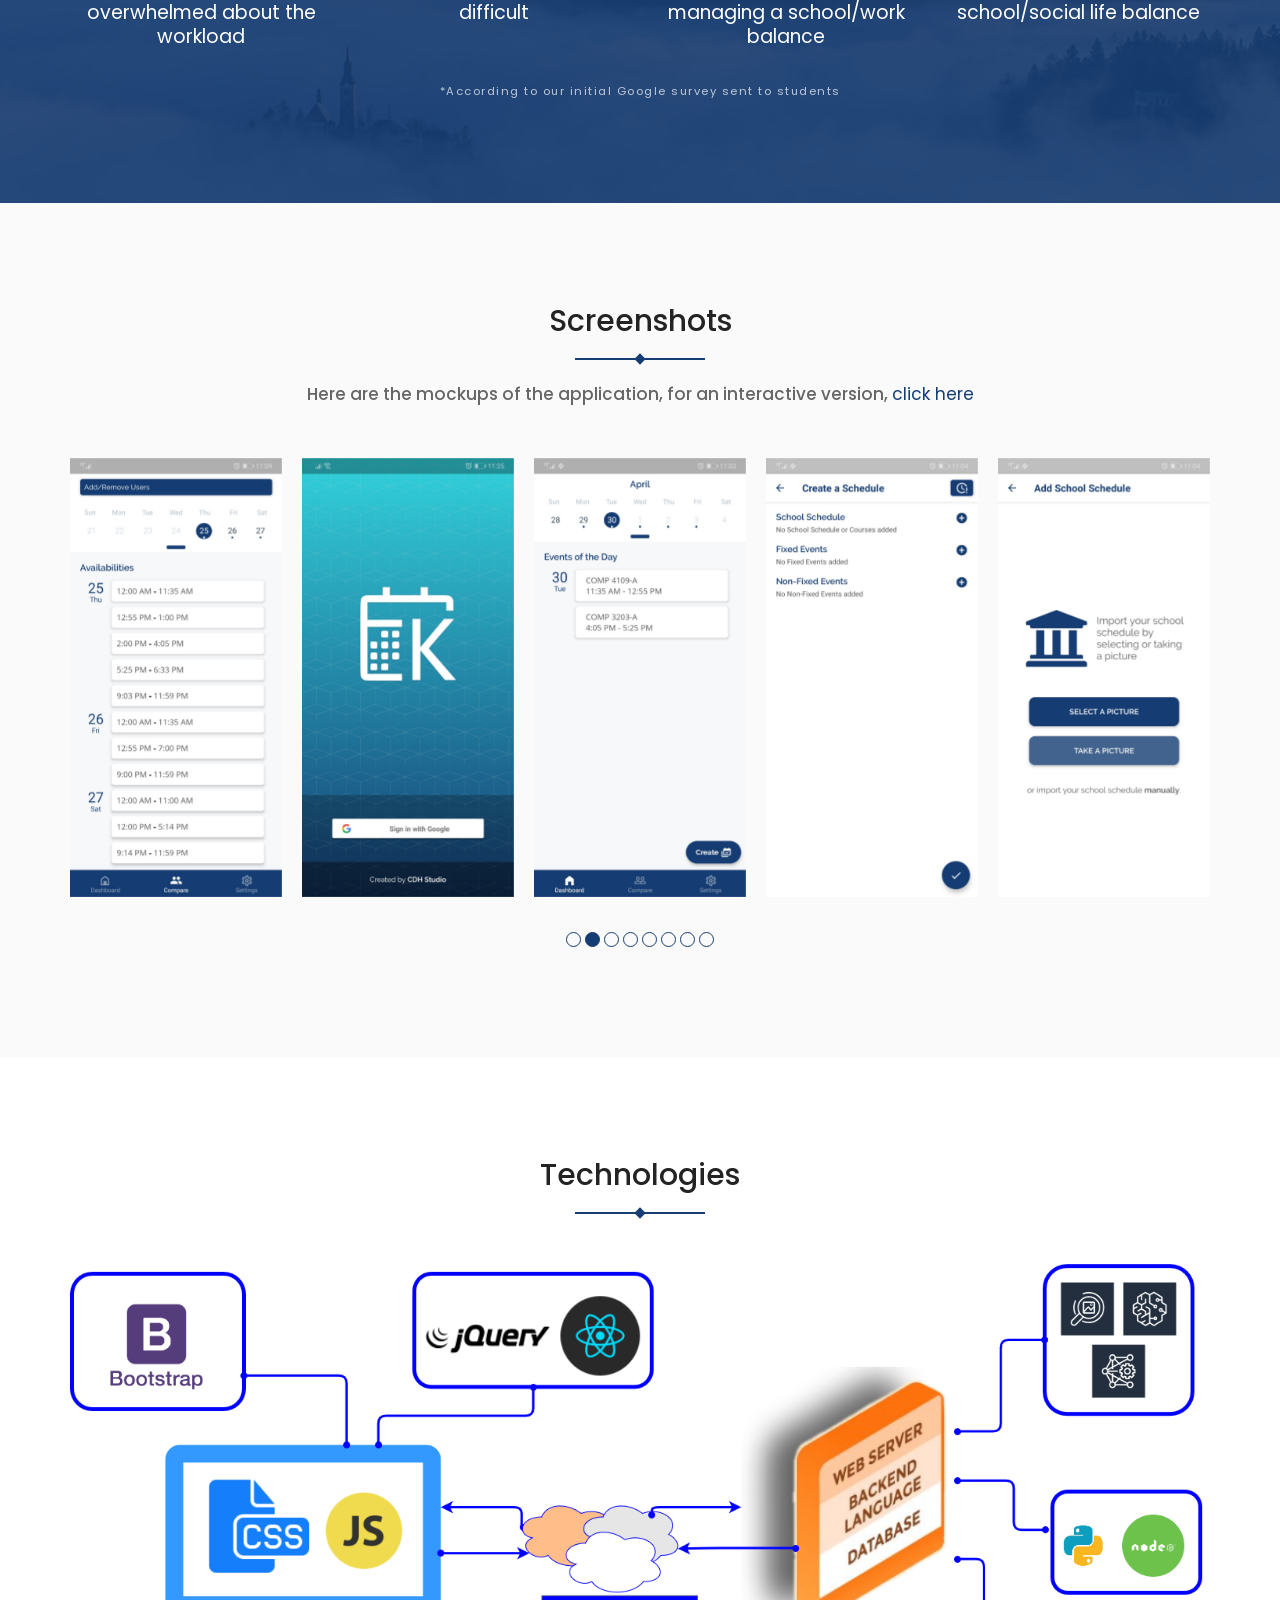
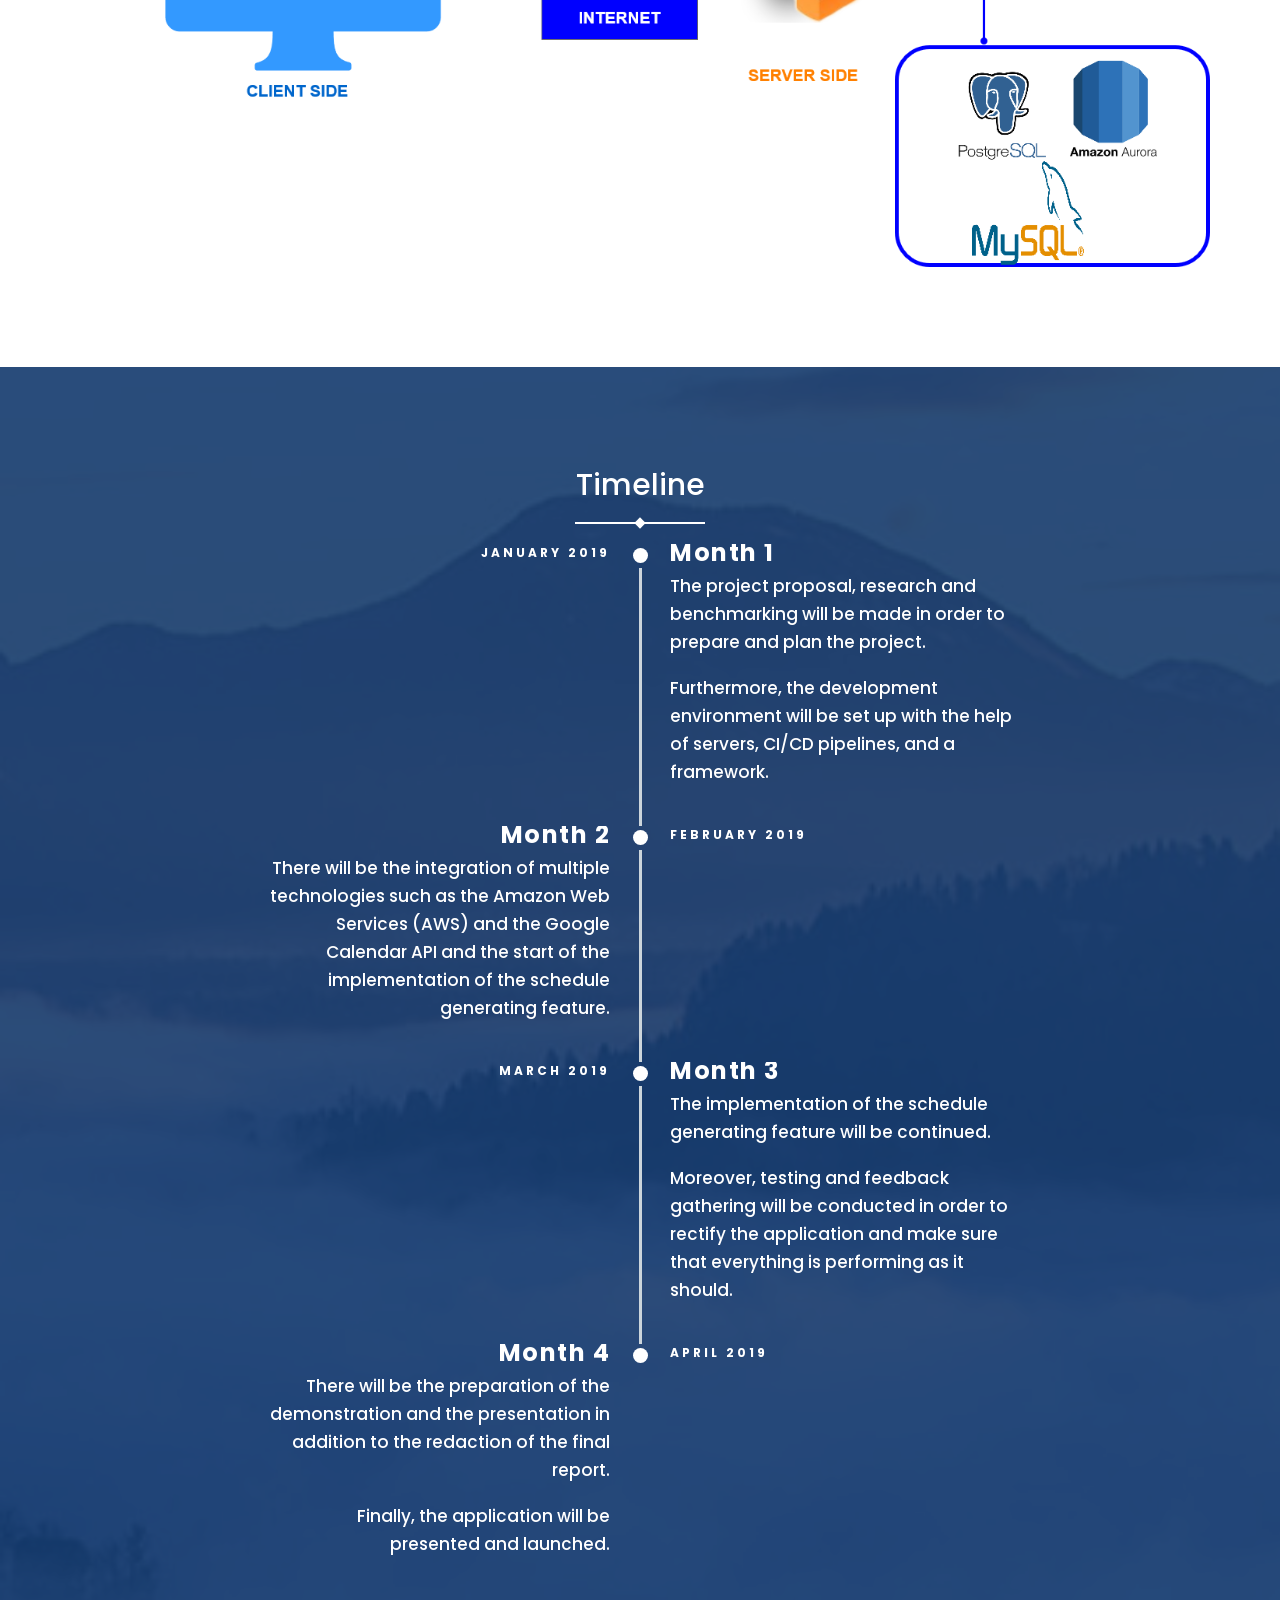
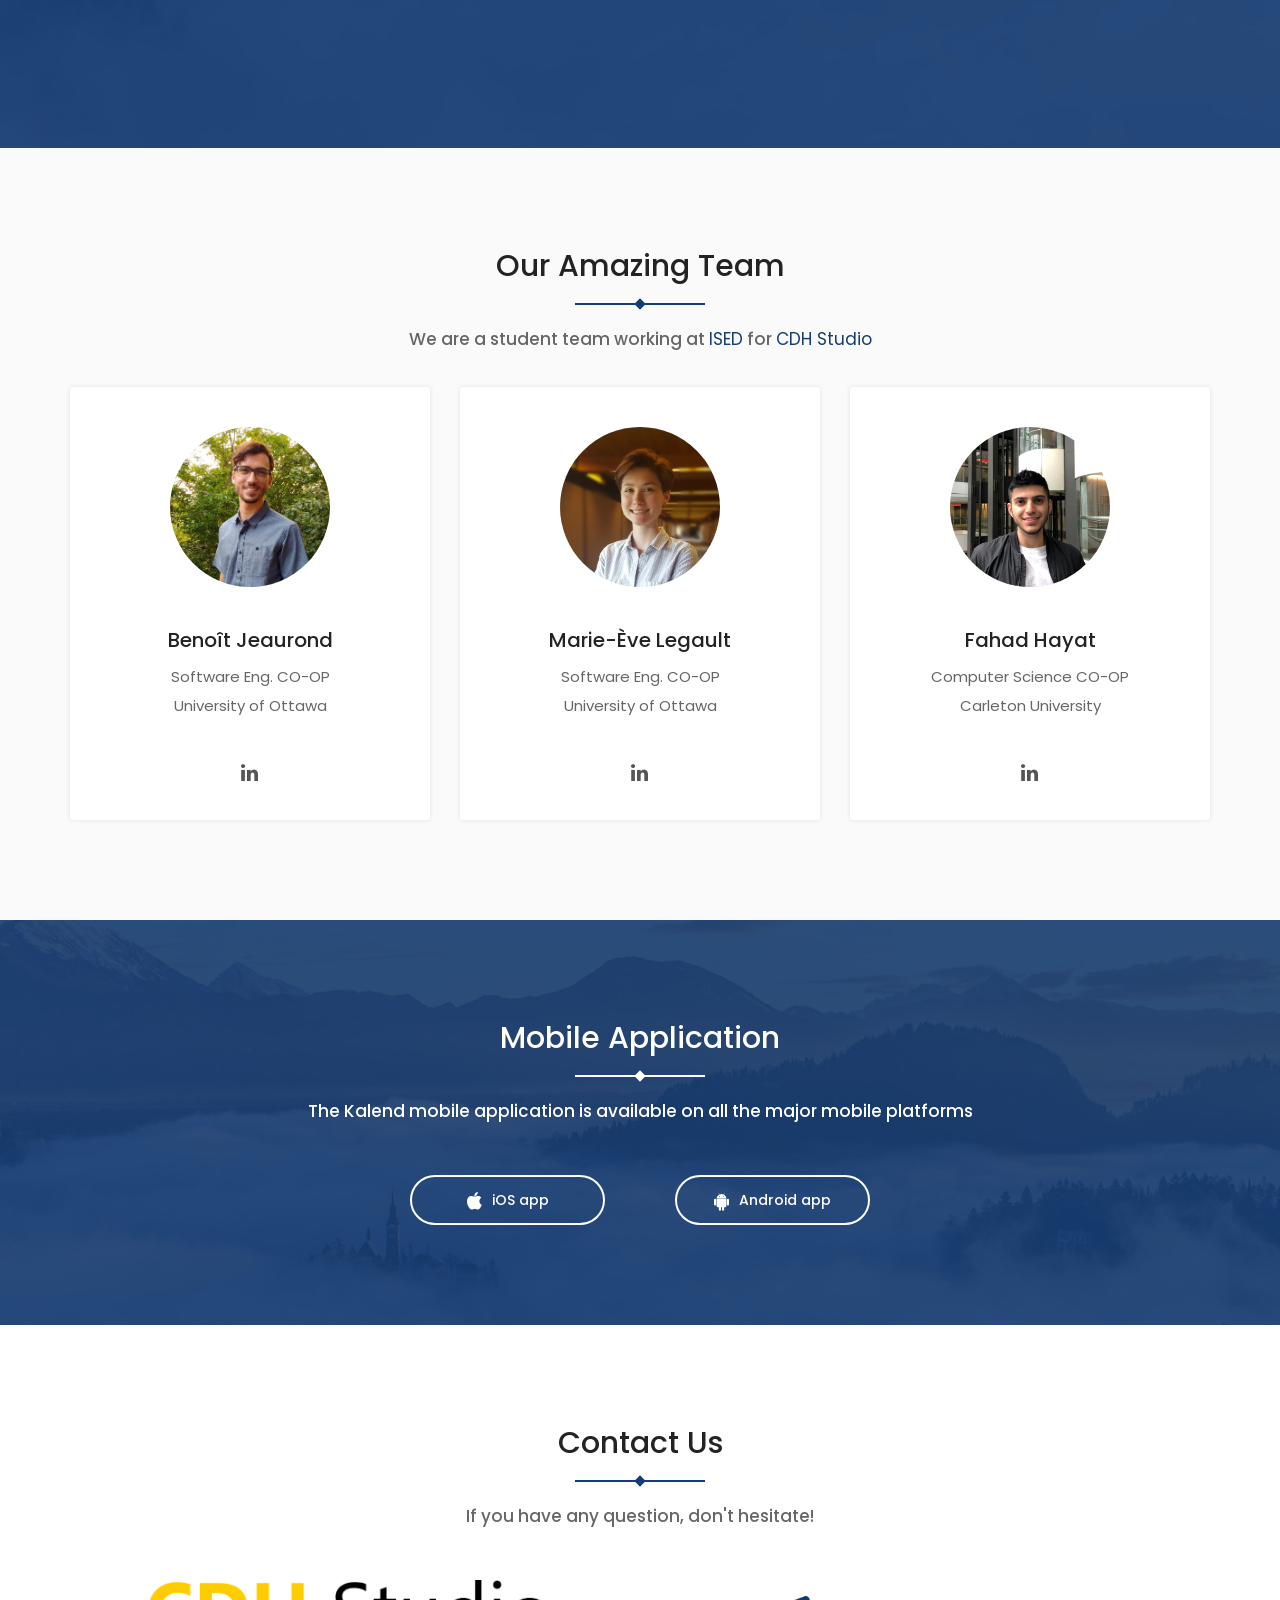
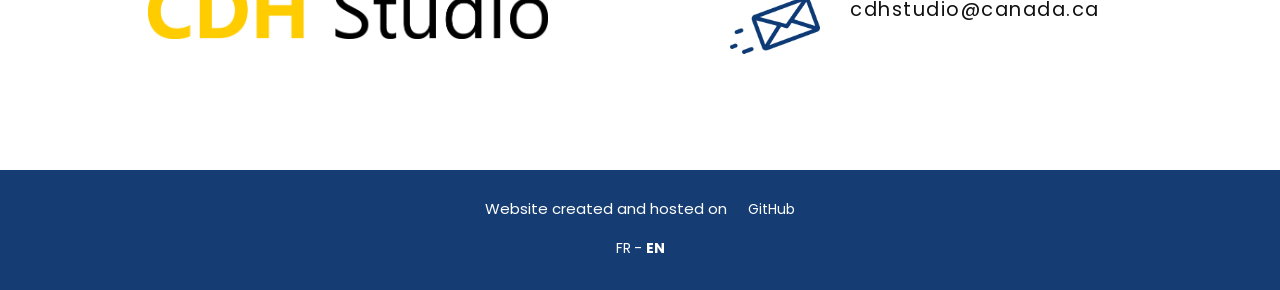
==== commit f76033cf: "Changed phones" ====
--- a/index.html
+++ b/index.html
@@ -103,25 +103,26 @@
     <!-- slider area start -->
     <section class="slider-area" id="home">
         <div class="container">
-            <div class="col-md-6 col-sm-6 hidden-xs">
-                <div class="row">
-                    <div class="slider-img">
-                        <img src="assets/img/mobile/slider-left-img.png" alt="slider image">
-                    </div>
-                </div>
-            </div>
             <div class="col-md-6 col-sm-6 col-xs-12">
                 <div class="row">
                     <div class="slider-inner text-right">
                         <h2>KALEND</h2>
                         <h5>
-                            <span class="en">The Better Way To Start Your Month!</span>
+                            <span class="en">The Better Way To Start Your Week!</span>
                             <span class="fr">La meilleure façon de commencer votre mois!</span>
                         </h5>
                         <a href="#download">
                             <span class="en">Download the app</span>
                             <span class="fr">Télécharger l'application</span>
                         </a>
+                    </div>
+                </div>
+            </div>
+            
+            <div class="col-md-6 col-sm-6 hidden-xs">
+                <div class="row">
+                    <div class="slider-img">
+                        <img src="assets/img/mobile/slider-left-img.png" alt="slider image">
                     </div>
                 </div>
             </div>
@@ -150,12 +151,12 @@
                     <div class="service-single">
                         <img src="assets/img/icon/thinking.png" alt="chatbot" width="80">
                         <h2>
-                            <span class="en">Planning</span>
-                            <span class="fr">Planification</span>
+                            <span class="en">Collaboration</span>
+                            <span class="fr">Collaboration</span>
                         </h2>
                         <p>
-                            <span class="en">Easily plan your schedule with your very own Chatbot assistant</span>
-                            <span class="fr">Planifiez facilement votre emploi du temps avec votre propre assistant Chatbot</span>
+                            <span class="en">Easily compare your schedule with your friends to find availabilities</span>
+                            <span class="fr">Comparer facilement votre emploi du temps avec vos amis pour trouver des disponibilités</span>
                         </p>
                     </div>
                 </div>
@@ -197,8 +198,8 @@
                             <span class="fr">Kalend est une application mobile qui exploite la technologie de l'Intelligence Artificielle (IA) pour créer des plannings optimisés tout en tenant compte de diverses contraintes utilisateur ainsi que d'autres informations telles que la localisation des activités et leur durée</span>
                         </p>
                         <p>
-                            <span class="en">The AI technology learns the user’s behaviors over time and tailors a calendar to fit their daily needs. Kalend also provides a personal assistant with an adaptable interface to help set up meetings/tasks and also take care of the user’s mental health as an icing on the cake</span>
-                            <span class="fr">La technologie d’intelligence artificielle apprend les comportements de l’utilisateur au fil du temps et adapte un calendrier aux besoins quotidiens. Kalend fournit également un assistant personnel avec une interface adaptable pour vous aider à configurer des réunions/tâches et également prendre soin de la santé mentale de l'utilisateur comme une cerise sur le gâteau.</span>
+                            <span class="en">The AI technology learns the user’s behaviors over time and tailors a calendar to fit their daily needs. Kalend also provides a way to easily compare schedules between users to find availabilities.</span>
+                            <span class="fr">La technologie d’intelligence artificielle apprend les comportements de l’utilisateur au fil du temps et adapte un calendrier aux besoins quotidiens. Kalend fournit également une façon de comparer les emplois du temps entre utilisateurs afin de trouver des disponibilités.</span>
                         </p>
                     </div>
                 </div>
@@ -231,8 +232,8 @@
                                     <span class="fr">Convenable</span>
                                 </h2>
                                 <p>
-                                    <span class="en">View your monthly schedule and upcoming events all in one place</span>
-                                    <span class="fr">Visualisez votre emploi du temps mensuel et les événements à venir en un seul endroit</span>
+                                    <span class="en">View your weekly schedule and upcoming events all in one place</span>
+                                    <span class="fr">Visualisez votre emploi du temps hebdomadaire et les événements à venir dans un seul endroit</span>
                                 </p>
                             </div>
                         </div>
@@ -287,10 +288,13 @@
                         <div class="ft-single">
                             <img src="assets/img/icon/feature/user.png" alt="icon" width="65" height="65">
                             <div class="meta-content">
-                                <h2>Chatbot</h2>
+                                <h2>
+                                    <span class="en">Import Calendar</span>
+                                    <span class="fr">Importer un calendrier</span>
+                                </h2>
                                 <p>
-                                    <span class="en">Chat with an AI Assistant to setup meetings and tasks</span>
-                                    <span class="fr">Discutez avec un assistant d'intelligence artificielle pour configurer des réunions et des tâches</span>
+                                    <span class="en">Import your existing calendars from your Google Account</span>
+                                    <span class="fr">Importer vos calendriers existants de votre compte Google</span>
                                 </p>
                             </div>
                         </div>
@@ -302,8 +306,8 @@
                                     <span class="fr">Personnalisable</span>
                                 </h2>
                                 <p>
-                                    <span class="en">Customize the colors of the application to your preferences</span>
-                                    <span class="fr">Personnalisez les couleurs de l'application selon vos préférences</span>
+                                    <span class="en">Customize the colors of the events to your preferences</span>
+                                    <span class="fr">Personnalisez les couleurs des événements selon vos préférences</span>
                                 </p>
                             </div>
                         </div>
@@ -357,6 +361,18 @@
                             <span class="fr">trouve difficile de concilier la vie scolaire et sociale</span>
                         </h5>
                     </div>
+                </div>
+            <div class="col-md-12 col-sm-12 col-xs-12">
+                        <h5 style='
+    color: rgba(255, 255, 255, 0.7);
+                                   text-align: center;
+                                   padding-top: 30px;
+                                   font-weight: 400;
+                                   font-size: 0.75em;
+'>
+                            <span class="en">*According to our initial Google survey sent to students</span>
+                            <span class="fr">*Selon notre sondage initial de Google envoyé aux étudiants</span>
+                        </h5>
                 </div>
             </div>
         </div>
--- a/assets/css/style.css
+++ b/assets/css/style.css
@@ -43,6 +43,7 @@
 
 /*google font*/
 
+
 @import url('https://fonts.googleapis.com/css?family=Poppins:300,400,500,600,700,800,900');
 
 .clear {
@@ -82,7 +83,7 @@
 }
 
 .text-right {
-    text-align: right;
+    text-align: left;
 }
 
 .bg-theme {
@@ -685,13 +686,9 @@
     transform: translateX(-50%);
 }
 
-.screen-slider {
-    margin-top: 116px;
-}
-
 .screen-slider .owl-dots {
     text-align: center;
-    margin-top: 130px;
+    margin-top: 30px;
 }
 
 .screen-slider .owl-dots .owl-dot {
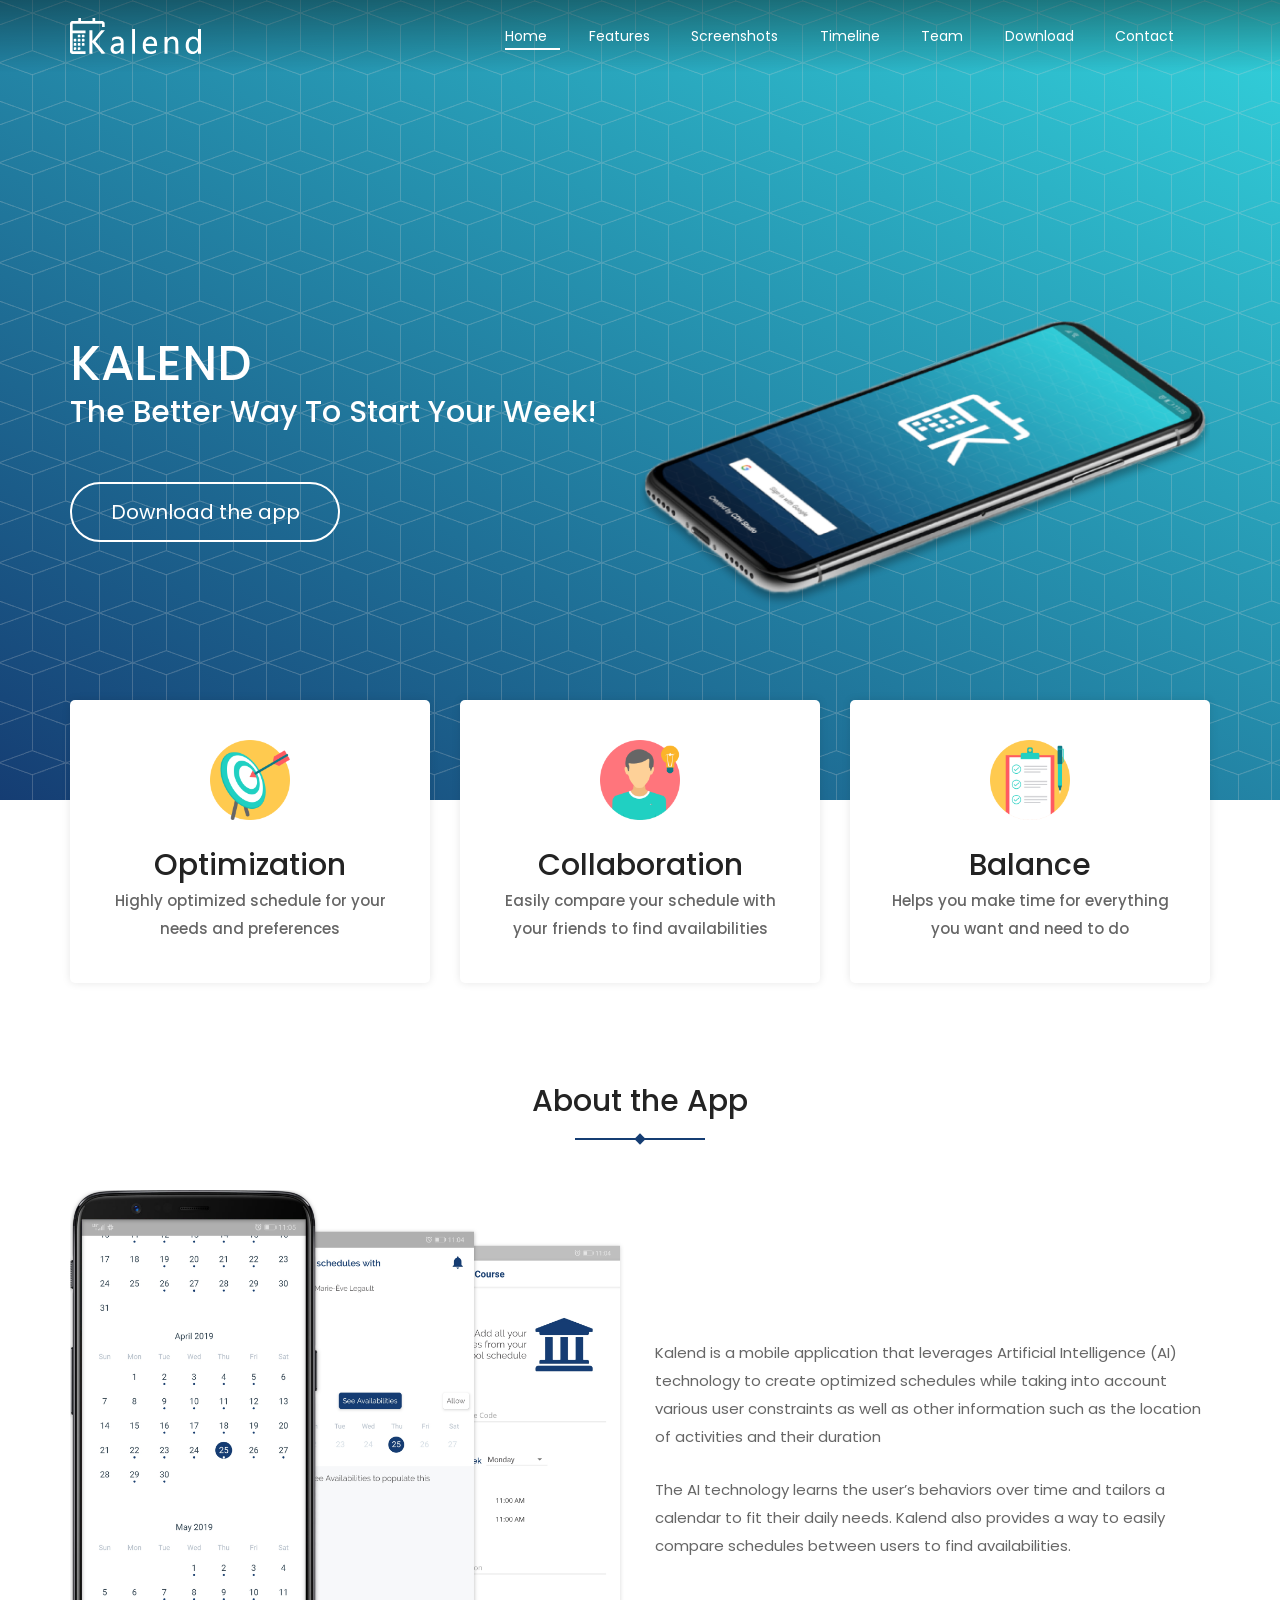
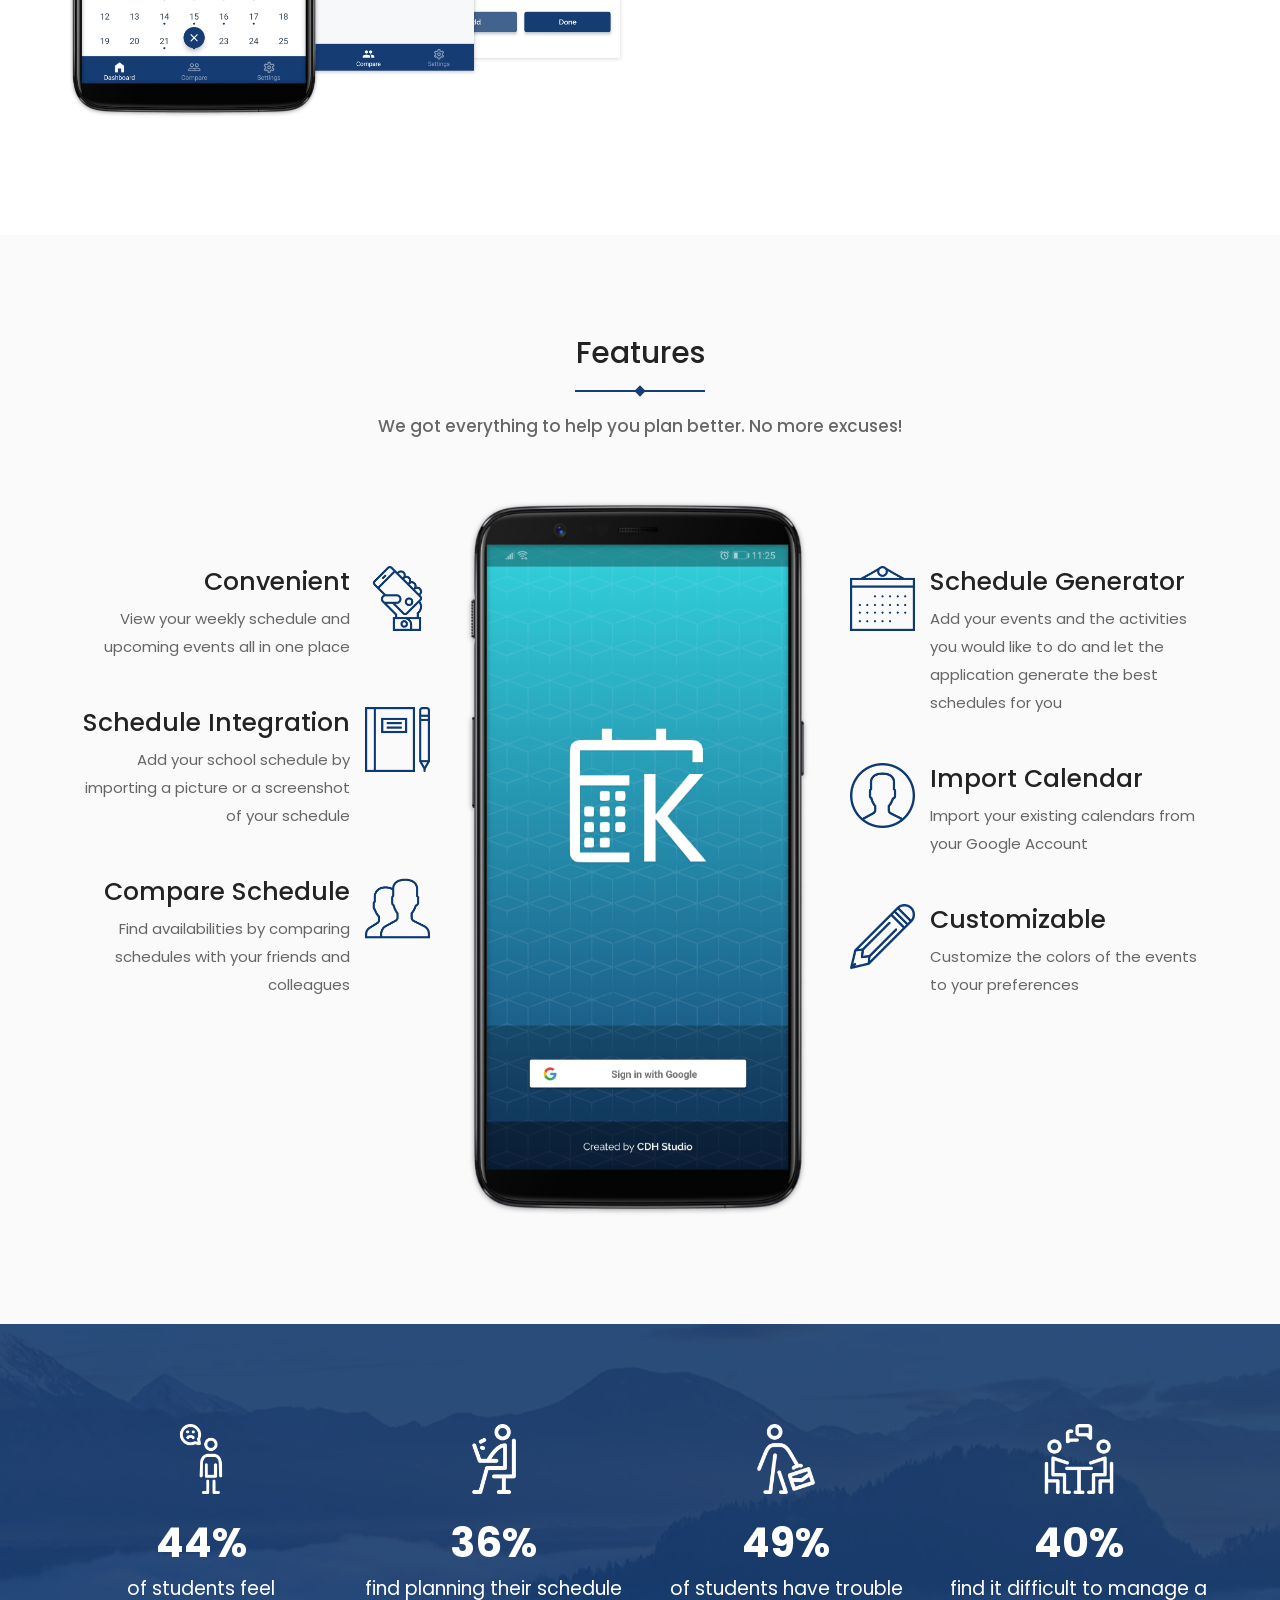
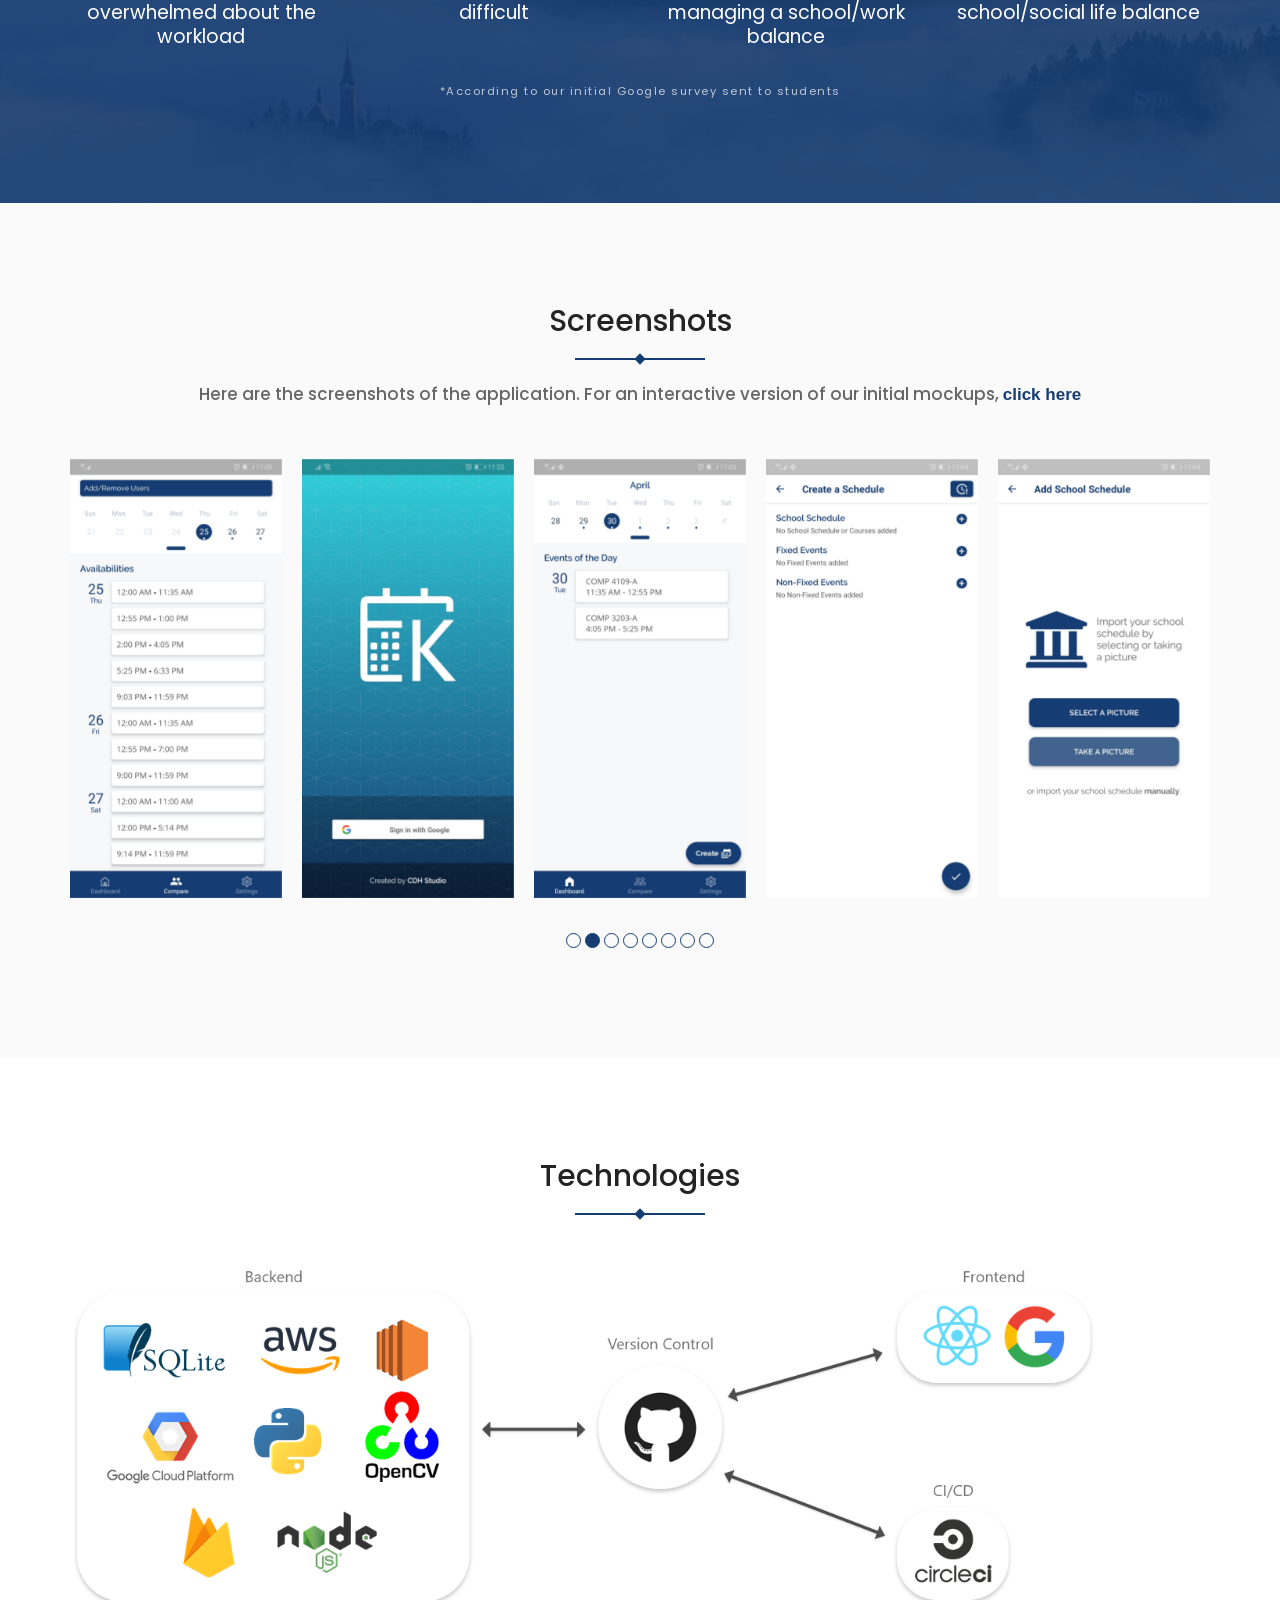
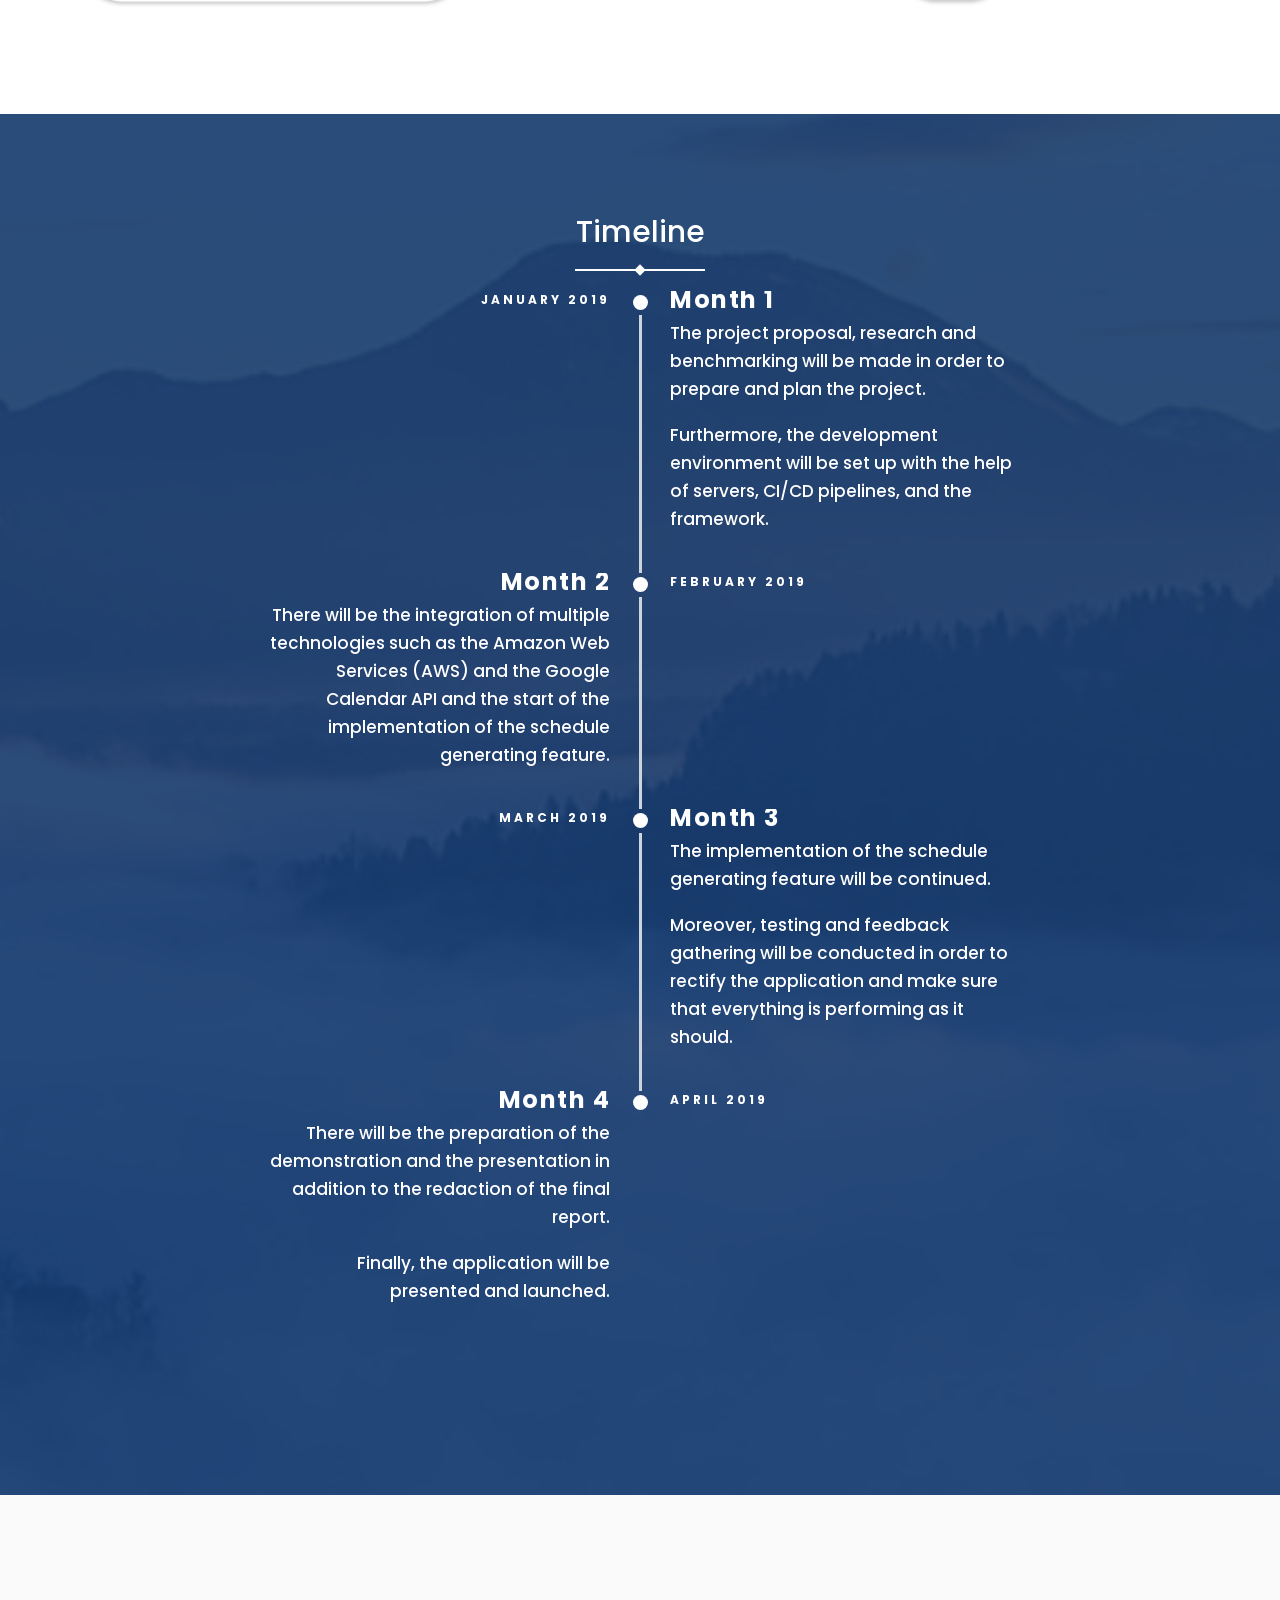
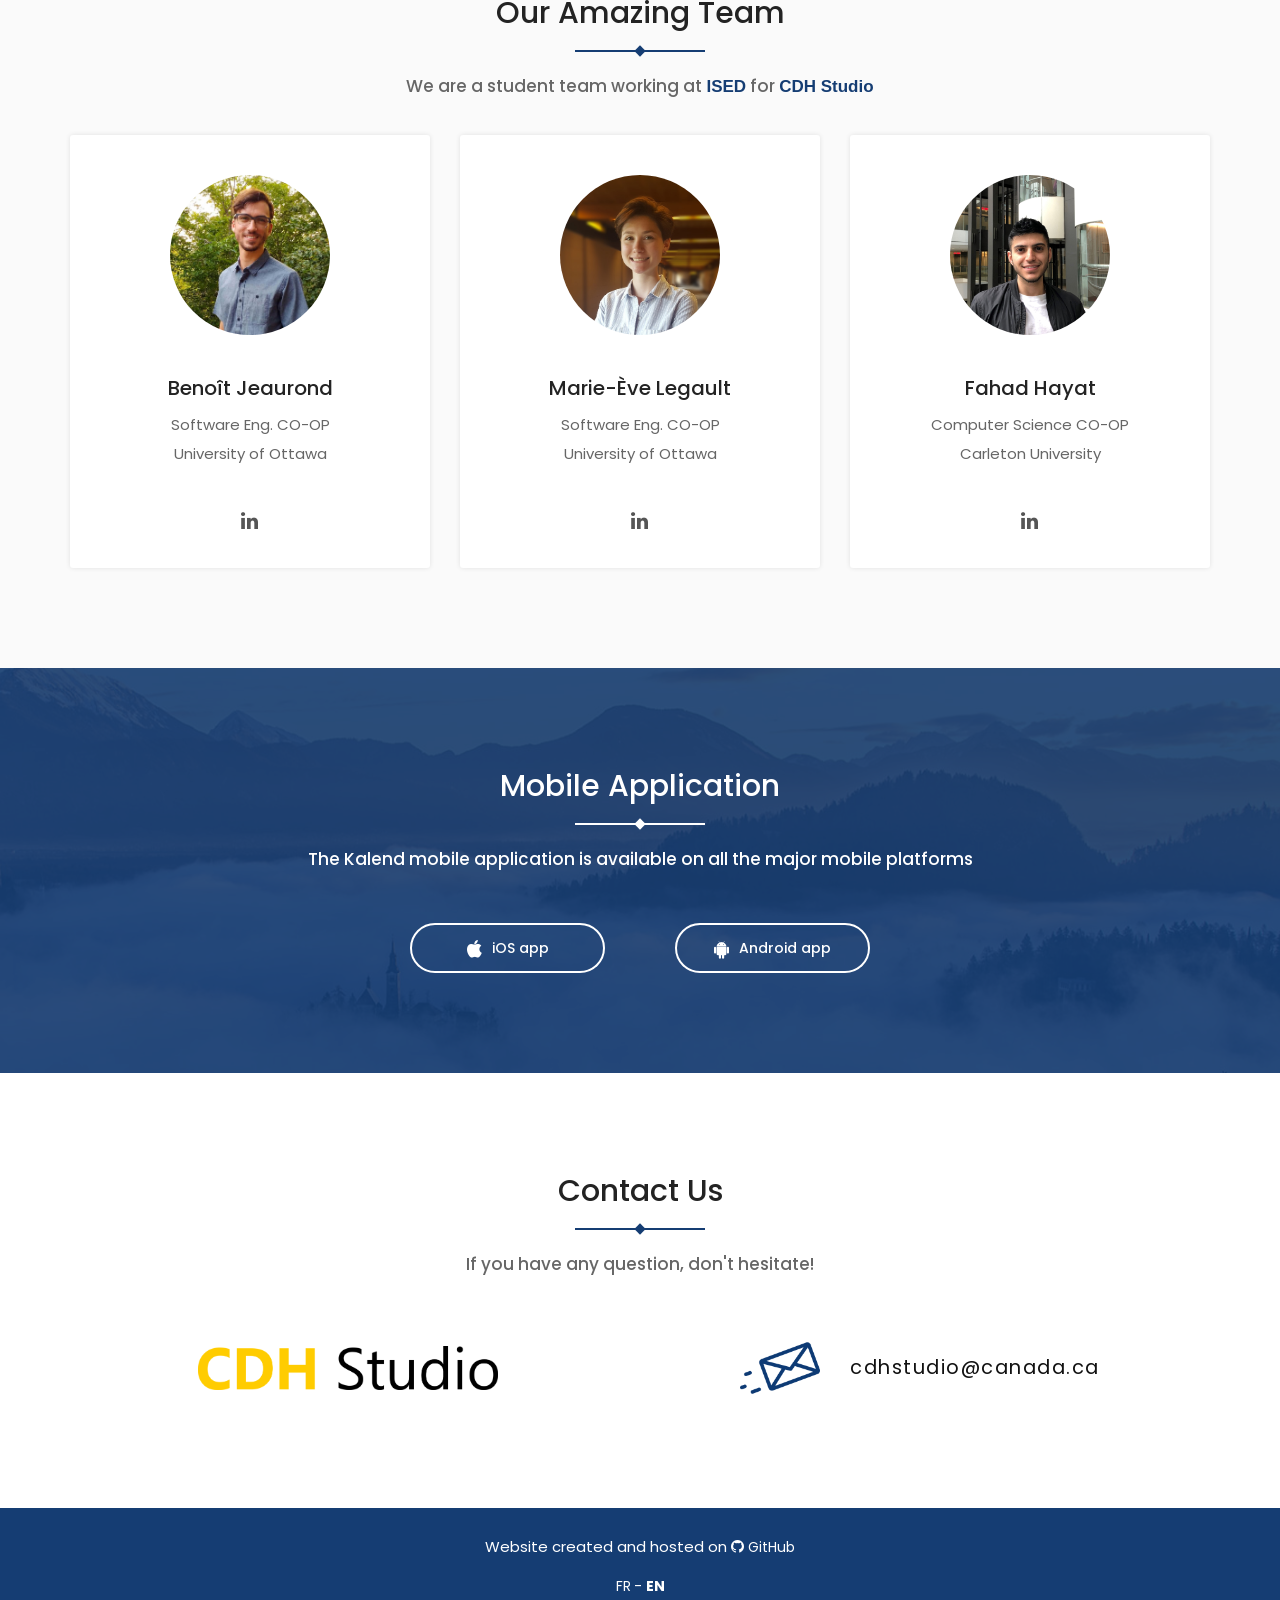
==== commit 305bf2c4: "Added tech" ====
--- a/index.html
+++ b/index.html
@@ -388,10 +388,10 @@
                     <span class="fr">Capture d'écrans</span>
                 </h2>
                 <p>
-                    <span class="en">Here are the mockups of the application, for an interactive version,</span>
-                    <span class="fr">Voici les maquettes de l'application. Pour une version interactive, </span> 
+                    <span class="en">Here are the screenshots of the application. For an interactive version of our initial mockups,</span>
+                    <span class="fr">Voici les captures d'écran de l'application. Pour une version interactive de nos maquettes initiales, </span> 
                     <a style="font-size: 17px;font-family: 'Poppins', sans-serif;   
-                    color: #153d73;" target="_blank" href="https://xd.adobe.com/view/be58e6ad-f437-4fe1-7b0b-03dc4ed063d1-c869/">
+                    color: #153d73; font-weight: 600" target="_blank" href="https://xd.adobe.com/view/be58e6ad-f437-4fe1-7b0b-03dc4ed063d1-c869/">
                         <span class="en">click here</span>
                         <span class="fr">cliquer ici</span>
                     </a>
@@ -434,7 +434,7 @@
                 <h2>Technologies</h2>
             </div>
             
-            <img src="assets/img/technologies/teck-stack.png" alt="service image">
+            <img src="assets/img/technologies/tech.png" alt="service image" width="90%">
         </div>
     </section>
     <!-- technologies area end -->
@@ -469,8 +469,8 @@
                                     </p>
                                     <br>
                                     <p>
-                                        <span class="en">Furthermore, the development environment will be set up with the help of servers, CI/CD pipelines, and a framework.</span>
-                                        <span class="fr">En outre, l'environnement de développement sera mis en place à l’aide de serveurs, de pipelines CI / CD et d’un framework.</span>
+                                        <span class="en">Furthermore, the development environment will be set up with the help of servers, CI/CD pipelines, and the framework.</span>
+                                        <span class="fr">En outre, l'environnement de développement sera mis en place à l’aide de serveurs, de pipelines CI / CD et du framework.</span>
                                     </p>
                                 </div>
                             </li>
@@ -560,10 +560,10 @@
                 <p style="padding-bottom: 2em">
                     <span class="en">We are a student team working at </span>
                     <span class="fr">Nous somme une équipe d'étudiants travaillant à </span>
-                    <a href="https://www.ic.gc.ca/eic/site/icgc.nsf/eng/home">ISED</a>
+                    <a style="font-weight: 600" href="https://www.ic.gc.ca/eic/site/icgc.nsf/eng/home">ISED</a>
                     <span class="en">for</span>
                     <span class="fr">pour</span>
-                    <a href="https://cdhstudio.ca/">CDH Studio</a>
+                    <a style="font-weight: 600" href="https://cdhstudio.ca/">CDH Studio</a>
                 </p>
             </div>
             <div class="row">
@@ -668,12 +668,12 @@
                     <span class="fr">Si vous avez des questions, n'hésiter pas de nous contacter!</span>
                 </p>
             </div>
-            <div class="row">
+            <div class="row" style="display: flex; align-items: center">
                 <div class="col-md-6 col-sm-12 col-xs-12 col-12">
-                    <a href="https://cdhstudio.ca/"><img class="center-logo" src="assets/img/cdhlogo.png" alt="cdhstudio" width="400"></a>
+                    <a href="https://cdhstudio.ca/"><img class="center-logo" src="assets/img/cdhlogo.png" alt="cdhstudio" width="300"></a>
                 </div>
                 <div class="col-md-2 col-sm-4 col-xs-4 col 4">
-                    <img src="assets/img/icon/message.png" alt="email" width="90" class="email-icon">
+                    <img src="assets/img/icon/message.png" alt="email" width="80" class="email-icon">
                 </div>
                 <div class="col-md-4 col-sm-8 col-xs-8 col 8">
                     <span class="email-span-height"><a href="mailto:cdhstudio@canada.ca" class="email-span-font">cdhstudio@canada.ca</a></span>
@@ -690,9 +690,9 @@
             <div class="container">
                 <p>
                     <span class="en">Website created and hosted on</span>
-                    <span class="fr">Site créé et hébergé sur</span> <span style="color: #153d73;">
+                    <span class="fr">Site créé et hébergé sur</span> <span style="color: #fff;">
                     <i class="fa fa-github"></i>
-                  </span> <a href="https://github.com/BenJeau/benjeau.github.io">GitHub</a></p>
+                  </span> <a href="https://cdh-studio.github.io/Kalend-Website/">GitHub</a></p>
                   <p style="color:#ffffff !important">
                   <a class="nav-link" id="frTrig">FR</a>-<a class="nav-link" id="enTrig">EN</a>
                 </p>
--- a/assets/css/style.css
+++ b/assets/css/style.css
@@ -1208,7 +1208,6 @@
     display: block;
     margin-left: auto;
     margin-right: auto;
-    margin-bottom: 2em;
 }
 
 .email-icon{
